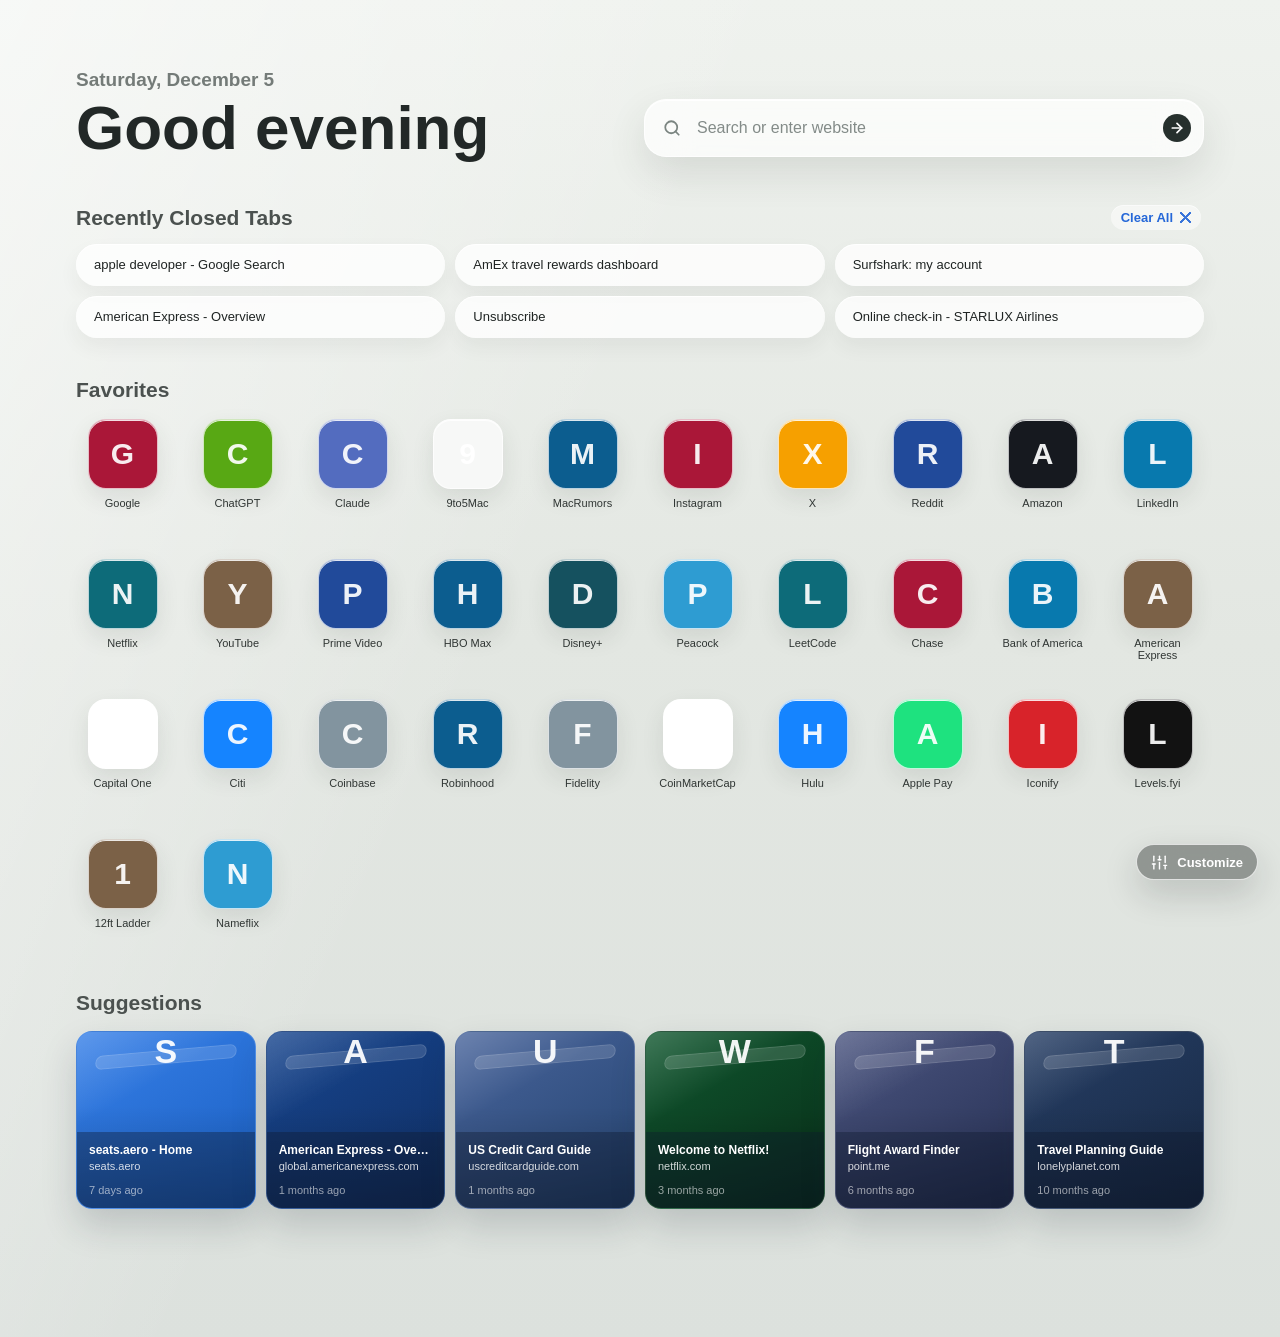
==== newtab.html @ abef1bb9 "Initial Safarian extension" ====
<!doctype html>
<html lang="en">
  <head>
    <meta charset="utf-8">
    <meta name="viewport" content="width=device-width, initial-scale=1">
    <title>Safarian</title>
    <link rel="stylesheet" href="src/styles.css">
  </head>
  <body>
    <div class="background-layer" id="background-layer" aria-hidden="true"></div>

    <main class="page-shell" aria-live="polite">
      <header class="dashboard-header">
        <div class="hero-copy">
          <p class="date-line" id="date-line"></p>
          <h1 id="greeting-line">New Tab</h1>
        </div>
        <form class="search-form" id="search-form" role="search">
          <span class="search-icon" aria-hidden="true">
            <svg viewBox="0 0 24 24" focusable="false">
              <circle cx="11" cy="11" r="8"></circle>
              <path d="m21 21-4.35-4.35"></path>
            </svg>
          </span>
          <input id="search-input" type="search" autocomplete="off" spellcheck="false" placeholder="Search or enter website">
          <button class="search-submit" type="submit" aria-label="Search">
            <svg viewBox="0 0 24 24" focusable="false" aria-hidden="true">
              <path d="M5 12h14"></path>
              <path d="m12 5 7 7-7 7"></path>
            </svg>
          </button>
        </form>
      </header>

      <section class="section section-recent" aria-labelledby="recent-heading">
        <div class="section-heading-row">
          <h2 id="recent-heading">Recently Closed Tabs</h2>
          <button class="clear-button" id="clear-recent" type="button">Clear All</button>
        </div>
        <div class="recent-grid" id="recent-list"></div>
      </section>

      <section class="section" aria-labelledby="favorites-heading">
        <h2 id="favorites-heading">Favorites</h2>
        <div class="favorites-grid" id="favorites-list"></div>
      </section>

      <section class="section" aria-labelledby="suggestions-heading">
        <h2 id="suggestions-heading">Suggestions</h2>
        <div class="suggestions-row" id="suggestions-list"></div>
      </section>
    </main>

    <aside class="customize-shell">
      <section class="customize-panel" id="customize-panel" hidden>
        <div class="customize-panel-header">
          <h2>Customize</h2>
          <button class="panel-close" id="customize-close" type="button" aria-label="Close customize panel"></button>
        </div>

        <div class="panel-group">
          <div>
            <h3>Appearance</h3>
            <p>Choose a calm light or dark surface, or follow your system setting.</p>
          </div>
          <div class="appearance-control" role="group" aria-label="Appearance">
            <button class="appearance-option" type="button" data-appearance="system">System</button>
            <button class="appearance-option" type="button" data-appearance="light">Light</button>
            <button class="appearance-option" type="button" data-appearance="dark">Dark</button>
          </div>
        </div>

        <div class="panel-group">
          <div>
            <h3>Background</h3>
            <p>Use a photo URL, upload an image, or generate a quiet random backdrop.</p>
          </div>
          <label class="background-url-field">
            <span>Image URL</span>
            <input id="background-url" type="url" placeholder="https://example.com/image.jpg">
          </label>
          <div class="panel-row">
            <button id="background-save" type="button">Use URL</button>
            <label class="background-file-button">
              <input id="background-file" type="file" accept="image/*">
              Upload
            </label>
            <button id="background-random" type="button">Random</button>
            <button id="background-clear" type="button">Clear</button>
          </div>
        </div>
      </section>

      <button class="customize-toggle" id="customize-toggle" type="button" aria-label="Customize start page" aria-expanded="false" aria-controls="customize-panel">
        <svg viewBox="0 0 24 24" aria-hidden="true">
          <path d="M4 21v-7"/>
          <path d="M4 10V3"/>
          <path d="M12 21v-9"/>
          <path d="M12 8V3"/>
          <path d="M20 21v-5"/>
          <path d="M20 12V3"/>
          <path d="M2 14h4"/>
          <path d="M10 8h4"/>
          <path d="M18 16h4"/>
        </svg>
        <span>Customize</span>
      </button>
    </aside>

    <div class="favorite-menu" id="favorite-menu" hidden>
      <button id="favorite-menu-open" type="button">Open</button>
      <button id="favorite-menu-edit" type="button">Edit</button>
      <button id="favorite-menu-remove" type="button">Remove</button>
      <hr>
      <button id="favorite-menu-add" type="button">Add Favorite</button>
      <button id="favorite-menu-refresh-icon" type="button">Refresh Icon</button>
      <button id="favorite-menu-refresh" type="button">Reload Bookmarks</button>
    </div>

    <div class="favorite-modal" id="favorite-modal" hidden>
      <form class="favorite-modal-card" id="favorite-form">
        <div class="favorite-modal-header">
          <h2 id="favorite-modal-title">Edit Favorite</h2>
          <button class="panel-close" id="favorite-cancel-x" type="button" aria-label="Close favorite editor"></button>
        </div>
        <label>
          <span>Name</span>
          <input id="favorite-title-input" type="text" autocomplete="off" required>
        </label>
        <label>
          <span>URL</span>
          <input id="favorite-url-input" type="text" autocomplete="off" required>
        </label>
        <div class="favorite-modal-actions">
          <button id="favorite-cancel" type="button">Cancel</button>
          <button type="submit">Save</button>
        </div>
      </form>
    </div>

    <script src="src/newtab.js"></script>
  </body>
</html>
---- src/styles.css ----
:root {
  --page-bg: #e8ebe7;
  --ink: #222827;
  --text: #454b49;
  --muted: #747b78;
  --line: rgba(50, 58, 56, 0.1);
  --glass: rgba(255, 255, 255, 0.68);
  --glass-strong: rgba(255, 255, 255, 0.86);
  --accent: #2567d8;
  --shadow-soft: 0 16px 38px rgba(46, 54, 52, 0.12);
  --shadow-small: 0 9px 22px rgba(46, 54, 52, 0.1);
  color-scheme: light;
}

:root[data-theme="dark"] {
  --page-bg: #4b504a;
  --ink: #f3f5f1;
  --text: #c8d0cc;
  --muted: #b2b8b1;
  --line: rgba(220, 230, 224, 0.12);
  --glass: rgba(52, 59, 53, 0.86);
  --glass-strong: rgba(68, 74, 68, 0.9);
  --accent: #8ab4ff;
  --shadow-soft: 0 14px 34px rgba(0, 0, 0, 0.18);
  --shadow-small: 0 9px 20px rgba(0, 0, 0, 0.14);
  color-scheme: dark;
}

* {
  box-sizing: border-box;
}

html {
  min-height: 100%;
  background: var(--page-bg);
}

body {
  position: relative;
  min-height: 100vh;
  margin: 0;
  background:
    linear-gradient(115deg, rgba(255, 255, 255, 0.52), rgba(255, 255, 255, 0) 42%),
    linear-gradient(180deg, #eff2ee 0%, #e3e7e2 48%, #dce1dd 100%);
  color: var(--text);
  font-family: -apple-system, BlinkMacSystemFont, "SF Pro Display", "SF Pro Text", "Segoe UI", sans-serif;
  font-size: 14px;
  letter-spacing: 0;
}

:root[data-theme="dark"] body {
  background: #4b504a;
}

.background-layer {
  position: fixed;
  inset: 0;
  z-index: 0;
  background-position: center;
  background-size: cover;
  opacity: 0;
  transform: scale(1.01);
  transition: opacity 220ms ease;
}

.background-layer::after {
  content: "";
  position: absolute;
  inset: 0;
  background:
    linear-gradient(180deg, rgba(5, 9, 12, 0.35), rgba(5, 9, 12, 0.52)),
    radial-gradient(circle at 35% 0%, rgba(255, 255, 255, 0.22), transparent 44%);
}

body.has-background {
  background: #111715;
}

body.has-background .background-layer {
  opacity: 1;
}

body.has-background h1,
body.has-background h2,
body.has-background .date-line,
body.has-background .favorite-label {
  color: rgba(255, 255, 255, 0.92);
  text-shadow: 0 2px 20px rgba(0, 0, 0, 0.28);
}

body.has-background .search-form,
body.has-background .recent-pill,
body.has-background .favorite-icon,
body.has-background .customize-panel,
body.has-background .customize-toggle,
body.has-background .favorite-modal-card,
body.has-background .clear-button {
  background: rgba(255, 255, 255, 0.68);
  backdrop-filter: blur(22px);
}

:root[data-theme="dark"] body.has-background .search-form,
:root[data-theme="dark"] body.has-background .customize-panel,
:root[data-theme="dark"] body.has-background .customize-toggle,
:root[data-theme="dark"] body.has-background .favorite-modal-card,
:root[data-theme="dark"] body.has-background .clear-button {
  background: rgba(52, 59, 53, 0.82);
  backdrop-filter: blur(24px) saturate(1.12);
}

:root[data-theme="dark"] body.has-background .background-layer::after {
  background:
    linear-gradient(180deg, rgba(75, 80, 74, 0.58), rgba(75, 80, 74, 0.7)),
    radial-gradient(circle at 35% 0%, rgba(255, 255, 255, 0.08), transparent 44%);
}

button,
input {
  font: inherit;
}

button {
  border: 0;
}

.page-shell {
  position: relative;
  z-index: 1;
  width: min(1128px, calc(100vw - 56px));
  margin: 0 auto;
  padding: 70px 0 82px;
}

.dashboard-header {
  display: grid;
  grid-template-columns: minmax(260px, 1fr) minmax(360px, 560px);
  align-items: end;
  gap: 42px;
  margin-bottom: 48px;
}

.hero-copy {
  display: grid;
  gap: 7px;
  min-width: 0;
}

.date-line {
  margin: 0;
  color: var(--muted);
  font-size: clamp(16px, 1.55vw, 19px);
  font-weight: 720;
  line-height: 1.1;
}

h1 {
  margin: 0;
  color: var(--ink);
  font-size: clamp(38px, 5vw, 62px);
  font-weight: 760;
  line-height: 0.96;
}

.search-form {
  display: grid;
  grid-template-columns: 22px 1fr 28px;
  align-items: center;
  gap: 10px;
  min-height: 58px;
  padding: 8px 12px 8px 18px;
  border: 1px solid rgba(255, 255, 255, 0.72);
  border-radius: 22px;
  background: rgba(255, 255, 255, 0.7);
  box-shadow:
    var(--shadow-soft),
    inset 0 1px 0 rgba(255, 255, 255, 0.85);
  backdrop-filter: blur(22px);
}

.search-form:focus-within {
  border-color: rgba(82, 119, 196, 0.5);
  box-shadow:
    0 18px 44px rgba(55, 76, 115, 0.16),
    0 0 0 4px rgba(87, 126, 214, 0.14),
    inset 0 1px 0 rgba(255, 255, 255, 0.88);
}

.search-icon {
  display: grid;
  width: 18px;
  height: 18px;
  place-items: center;
  color: #7b8581;
}

.search-icon svg,
.search-submit svg {
  width: 100%;
  height: 100%;
  fill: none;
  stroke: currentColor;
  stroke-linecap: round;
  stroke-linejoin: round;
  stroke-width: 2.35;
}

.search-form input {
  width: 100%;
  min-width: 0;
  border: 0;
  outline: 0;
  background: transparent;
  color: var(--ink);
  font-size: 16px;
}

.search-form input::placeholder {
  color: #838b88;
}

.search-submit {
  display: grid;
  width: 28px;
  height: 28px;
  border-radius: 999px;
  place-items: center;
  background: #26302d;
  color: #fff;
  cursor: pointer;
}

.search-submit svg {
  width: 16px;
  height: 16px;
  stroke-width: 2.6;
}

.background-url-field {
  display: grid;
  gap: 7px;
  min-width: 0;
  color: var(--muted);
  font-size: 12px;
  font-weight: 700;
}

.background-url-field input {
  width: 100%;
  min-width: 0;
  height: 38px;
  border: 1px solid rgba(45, 54, 51, 0.08);
  border-radius: 13px;
  outline: 0;
  padding: 0 12px;
  background: rgba(255, 255, 255, 0.74);
  color: var(--ink);
}

.background-url-field input:focus {
  border-color: rgba(82, 119, 196, 0.42);
  box-shadow: 0 0 0 3px rgba(87, 126, 214, 0.13);
}

.panel-row {
  display: flex;
  align-items: center;
  flex-wrap: wrap;
  gap: 8px;
}

.panel-row button,
.background-file-button {
  display: inline-grid;
  min-height: 34px;
  padding: 0 12px;
  border: 0;
  border-radius: 999px;
  place-items: center;
  background: rgba(37, 48, 45, 0.88);
  color: #fff;
  cursor: pointer;
  font-size: 13px;
  font-weight: 700;
}

.panel-row button:hover,
.background-file-button:hover {
  background: rgba(37, 48, 45, 1);
}

.appearance-control {
  display: grid;
  grid-template-columns: repeat(3, minmax(0, 1fr));
  gap: 4px;
  padding: 4px;
  border: 1px solid rgba(42, 50, 47, 0.08);
  border-radius: 15px;
  background: rgba(47, 57, 54, 0.08);
}

.appearance-option {
  min-height: 32px;
  border-radius: 11px;
  background: transparent;
  color: #59635f;
  cursor: pointer;
  font-size: 13px;
  font-weight: 760;
}

.appearance-option:hover {
  background: rgba(255, 255, 255, 0.5);
}

.appearance-option.is-selected {
  background: rgba(255, 255, 255, 0.86);
  box-shadow:
    0 7px 16px rgba(35, 42, 40, 0.08),
    inset 0 1px 0 rgba(255, 255, 255, 0.9);
  color: #26302d;
}

.background-file-button input {
  position: absolute;
  width: 1px;
  height: 1px;
  opacity: 0;
  pointer-events: none;
}

.section {
  margin: 0 0 46px;
}

.section-recent {
  margin-bottom: 40px;
}

.section-heading-row {
  display: flex;
  align-items: center;
  justify-content: space-between;
  gap: 24px;
}

h2 {
  margin: 0 0 17px;
  color: #4b514f;
  font-size: 21px;
  font-weight: 760;
  line-height: 1.1;
}

.section-heading-row h2 {
  margin-bottom: 15px;
}

.clear-button {
  margin: 0 3px 14px 0;
  padding: 6px 10px;
  border-radius: 999px;
  background: rgba(255, 255, 255, 0.48);
  color: #2567d8;
  cursor: pointer;
  font-size: 13px;
  font-weight: 640;
  line-height: 1;
  box-shadow: inset 0 1px 0 rgba(255, 255, 255, 0.58);
}

.clear-button::after {
  content: "";
  display: inline-block;
  width: 11px;
  height: 11px;
  margin-left: 7px;
  background:
    linear-gradient(45deg, transparent 43%, #2567d8 44%, #2567d8 56%, transparent 57%),
    linear-gradient(-45deg, transparent 43%, #2567d8 44%, #2567d8 56%, transparent 57%);
  opacity: 0.9;
  transform: translateY(1px);
}

.clear-button:hover {
  background: rgba(255, 255, 255, 0.72);
}

.recent-grid {
  display: grid;
  grid-template-columns: repeat(3, minmax(0, 1fr));
  gap: 10px;
}

.recent-pill {
  min-width: 0;
  height: 42px;
  padding: 0 18px;
  border-radius: 999px;
  background: rgba(255, 255, 255, 0.78);
  box-shadow:
    0 9px 20px rgba(43, 50, 48, 0.06),
    inset 0 1px 0 rgba(255, 255, 255, 0.82);
  color: #1f2423;
  cursor: pointer;
  font-size: 13px;
  line-height: 42px;
  overflow: hidden;
  text-align: left;
  text-overflow: ellipsis;
  white-space: nowrap;
  transition: transform 150ms ease, background 150ms ease, box-shadow 150ms ease;
}

.recent-pill:hover,
.favorite-item:hover .favorite-icon,
.suggestion-card:hover {
  transform: translateY(-2px);
}

.recent-pill:hover {
  background: rgba(255, 255, 255, 0.93);
  box-shadow: 0 13px 26px rgba(43, 50, 48, 0.1);
}

.recent-pill:active,
.favorite-item:active .favorite-icon,
.suggestion-card:active {
  transform: translateY(0);
}

.recent-pill-empty {
  cursor: default;
  opacity: 0.42;
}

.favorites-grid {
  display: grid;
  grid-template-columns: repeat(auto-fill, minmax(92px, 1fr));
  gap: 34px 22px;
  overflow: visible;
  padding: 3px 4px 5px;
  margin: -3px -4px -5px;
}

.favorite-item {
  display: grid;
  position: relative;
  min-width: 0;
  justify-items: center;
  gap: 8px;
  padding: 0;
  background: transparent;
  color: #2f3332;
  cursor: pointer;
  overflow: visible;
  user-select: none;
  touch-action: none;
  -webkit-user-drag: none;
}

.favorite-item:active,
.favorites-editing .favorite-item {
  cursor: grab;
}

.favorites-editing .favorite-item:active,
body.favorite-dragging .favorite-item {
  cursor: grabbing;
}

.favorite-item.is-reorder-source .favorite-icon {
  box-shadow:
    0 0 0 4px rgba(80, 122, 220, 0.32),
    0 16px 32px rgba(43, 50, 48, 0.13);
  transform: translateY(-2px) scale(1.04);
}

.favorite-item.is-dragging {
  opacity: 0.38;
}

.favorite-item.is-drop-target .favorite-icon {
  box-shadow:
    0 0 0 4px rgba(255, 255, 255, 0.72),
    0 0 0 8px rgba(80, 122, 220, 0.34),
    0 18px 34px rgba(43, 50, 48, 0.14);
  transform: translateY(-3px) scale(1.06);
}

.favorite-drag-ghost {
  display: grid;
  position: fixed;
  left: 0;
  top: 0;
  z-index: 80;
  justify-items: center;
  gap: 8px;
  pointer-events: none;
  transform: translate3d(-9999px, -9999px, 0);
  filter: drop-shadow(0 20px 28px rgba(22, 28, 27, 0.22));
}

.favorite-drag-ghost .favorite-icon {
  transform: scale(1.06);
}

.favorite-icon {
  display: grid;
  position: relative;
  width: 70px;
  height: 70px;
  border: 1px solid rgba(255, 255, 255, 0.72);
  border-radius: 18px;
  place-items: center;
  background: rgba(255, 255, 255, 0.74);
  box-shadow:
    var(--shadow-small),
    inset 0 1px 0 rgba(255, 255, 255, 0.86);
  color: rgba(255, 255, 255, 0.94);
  font-size: 31px;
  font-weight: 720;
  overflow: hidden;
  transition: transform 150ms ease, box-shadow 150ms ease, background 150ms ease;
  user-select: none;
  -webkit-user-drag: none;
}

.favorite-icon::before {
  content: "";
  position: absolute;
  inset: 0;
  display: grid;
  place-items: center;
  color: rgba(37, 46, 43, 0.22);
  font-size: 30px;
  font-weight: 760;
}

.favorite-icon.icon-fallback::before {
  content: attr(data-initial);
}

.favorite-icon.icon-fallback::before {
  color: rgba(255, 255, 255, 0.92);
}

.favorite-item:hover .favorite-icon {
  background: rgba(255, 255, 255, 0.92);
  box-shadow: 0 16px 32px rgba(43, 50, 48, 0.13);
}

.favorite-icon img {
  position: relative;
  z-index: 1;
  width: 52px;
  height: 52px;
  object-fit: contain;
  pointer-events: none;
  user-select: none;
  -webkit-user-drag: none;
}

.favorite-icon img.is-low-res {
  width: 40px;
  height: 40px;
  image-rendering: auto;
}

.icon-fallback {
  background: var(--fallback-bg, linear-gradient(145deg, #0b87c9, #2554a8));
}

.icon-fallback img[hidden] {
  display: none;
}

.favorite-label {
  display: -webkit-box;
  width: 88px;
  min-height: 28px;
  color: #303634;
  font-size: 11px;
  line-height: 1.18;
  overflow: hidden;
  text-align: center;
  text-overflow: ellipsis;
  -webkit-box-orient: vertical;
  -webkit-line-clamp: 2;
}

.favorite-order-badge {
  display: grid;
  position: absolute;
  z-index: 3;
  right: 7px;
  top: -7px;
  min-width: 24px;
  height: 24px;
  padding: 0 7px;
  border: 1px solid rgba(255, 255, 255, 0.76);
  border-radius: 999px;
  place-items: center;
  background: rgba(38, 48, 45, 0.86);
  box-shadow: 0 8px 18px rgba(24, 29, 28, 0.14);
  color: #fff;
  font-size: 11px;
  font-weight: 800;
}

.favorite-item-empty {
  opacity: 0.4;
}

.favorite-item-empty span:first-child {
  width: 70px;
  height: 70px;
  border-radius: 18px;
  background: rgba(255, 255, 255, 0.55);
}

.favorite-item-empty span:last-child {
  width: 54px;
  height: 8px;
  border-radius: 999px;
  background: rgba(255, 255, 255, 0.55);
}

.suggestions-row {
  display: grid;
  grid-template-columns: repeat(6, minmax(0, 1fr));
  gap: 10px;
  overflow: visible;
  padding: 4px 0 10px;
  margin-top: -4px;
  margin-bottom: -10px;
}

.suggestion-card {
  display: grid;
  position: relative;
  grid-template-rows: 100px 78px;
  min-width: 0;
  height: 178px;
  padding: 0;
  border: 1px solid rgba(255, 255, 255, 0.14);
  border-radius: 16px;
  background: linear-gradient(148deg, var(--card-start), var(--card-end));
  box-shadow: 0 17px 35px rgba(33, 42, 54, 0.18);
  color: #fff;
  cursor: pointer;
  isolation: isolate;
  overflow: hidden;
  text-align: left;
  transition: transform 150ms ease, box-shadow 150ms ease;
}

.suggestion-card::after {
  content: "";
  position: absolute;
  inset: 0;
  z-index: -1;
  background:
    linear-gradient(150deg, rgba(255, 255, 255, 0.2), transparent 34%),
    linear-gradient(0deg, rgba(0, 0, 0, 0.22), transparent 58%);
}

.suggestion-card:hover {
  box-shadow: 0 22px 44px rgba(33, 42, 54, 0.24);
}

.suggestion-media {
  display: grid;
  position: relative;
  place-items: center;
  overflow: hidden;
}

.suggestion-media::before {
  content: "";
  position: absolute;
  inset: 18px 18px 7px;
  border: 1px solid rgba(255, 255, 255, 0.12);
  border-radius: 23px;
  background: rgba(255, 255, 255, 0.14);
  transform: rotate(-5deg) skewX(-8deg);
}

.suggestion-media img {
  position: relative;
  width: 58px;
  height: 58px;
  border-radius: 15px;
  object-fit: contain;
  filter: drop-shadow(0 10px 18px rgba(0, 0, 0, 0.26));
}

.suggestion-media img.is-low-res {
  width: 42px;
  height: 42px;
  border-radius: 11px;
}

.suggestion-media.icon-fallback {
  background: transparent;
  color: rgba(255, 255, 255, 0.94);
  font-size: 34px;
  font-weight: 760;
}

.suggestion-body {
  display: grid;
  align-content: end;
  gap: 3px;
  padding: 11px 12px 12px;
  background: rgba(15, 24, 45, 0.38);
}

.suggestion-title,
.suggestion-domain,
.suggestion-time {
  display: block;
  min-width: 0;
  overflow: hidden;
  text-overflow: ellipsis;
  white-space: nowrap;
}

.suggestion-title {
  color: #fff;
  font-size: 12px;
  font-weight: 760;
  line-height: 1.2;
}

.suggestion-domain {
  color: rgba(255, 255, 255, 0.82);
  font-size: 11px;
  line-height: 1.2;
}

.suggestion-time {
  margin-top: 8px;
  color: rgba(255, 255, 255, 0.58);
  font-size: 11px;
  line-height: 1.2;
}

.suggestion-card-empty {
  cursor: default;
  opacity: 0.42;
}

.message-state {
  margin: 0;
  padding: 18px 20px;
  border-radius: 20px;
  background: rgba(255, 255, 255, 0.58);
  color: var(--muted);
}

.favorite-menu {
  position: fixed;
  z-index: 10;
  width: 188px;
  padding: 7px;
  border: 1px solid rgba(255, 255, 255, 0.74);
  border-radius: 15px;
  background: rgba(246, 248, 246, 0.86);
  box-shadow:
    0 22px 64px rgba(24, 30, 28, 0.26),
    inset 0 1px 0 rgba(255, 255, 255, 0.84);
  backdrop-filter: blur(26px) saturate(1.15);
}

.favorite-menu[hidden] {
  display: none;
}

.favorite-menu button {
  width: 100%;
  min-height: 30px;
  border-radius: 9px;
  padding: 0 10px;
  background: transparent;
  color: #27302d;
  cursor: pointer;
  font-size: 13px;
  font-weight: 650;
  text-align: left;
}

.favorite-menu button:hover {
  background: rgba(47, 57, 54, 0.1);
}

.favorite-menu hr {
  height: 1px;
  border: 0;
  margin: 6px;
  background: rgba(47, 57, 54, 0.12);
}

.customize-shell {
  position: fixed;
  right: 22px;
  bottom: 20px;
  z-index: 8;
  display: grid;
  justify-items: end;
  gap: 10px;
}

.customize-toggle {
  display: inline-grid;
  grid-template-columns: 18px auto;
  align-items: center;
  gap: 8px;
  min-height: 36px;
  padding: 0 14px;
  border: 1px solid rgba(255, 255, 255, 0.72);
  border-radius: 999px;
  background: rgba(88, 93, 91, 0.58);
  box-shadow: 0 14px 34px rgba(24, 30, 28, 0.18);
  color: #fff;
  cursor: pointer;
  font-size: 13px;
  font-weight: 750;
  backdrop-filter: blur(20px);
}

.customize-toggle:hover,
.customize-toggle[aria-expanded="true"] {
  background: rgba(70, 77, 74, 0.78);
}

.customize-toggle svg {
  width: 17px;
  height: 17px;
  fill: none;
  stroke: currentColor;
  stroke-linecap: round;
  stroke-linejoin: round;
  stroke-width: 2;
}

.customize-panel {
  width: min(390px, calc(100vw - 32px));
  padding: 16px;
  border: 1px solid rgba(255, 255, 255, 0.74);
  border-radius: 24px;
  background: rgba(246, 248, 246, 0.78);
  box-shadow:
    0 24px 70px rgba(24, 30, 28, 0.25),
    inset 0 1px 0 rgba(255, 255, 255, 0.84);
  color: #29312f;
  backdrop-filter: blur(28px) saturate(1.18);
}

.customize-panel[hidden] {
  display: none;
}

.customize-panel-header,
.favorite-modal-header {
  display: flex;
  align-items: center;
  justify-content: space-between;
  gap: 16px;
  margin-bottom: 12px;
}

.customize-panel h2,
.favorite-modal h2 {
  margin: 0;
  color: #28312e;
  font-size: 17px;
  font-weight: 780;
}

.panel-close {
  position: relative;
  width: 26px;
  height: 26px;
  border-radius: 999px;
  background: rgba(47, 57, 54, 0.12);
  cursor: pointer;
}

.panel-close::before,
.panel-close::after {
  content: "";
  position: absolute;
  left: 8px;
  top: 12px;
  width: 10px;
  height: 2px;
  border-radius: 999px;
  background: #3d4744;
}

.panel-close::before {
  transform: rotate(45deg);
}

.panel-close::after {
  transform: rotate(-45deg);
}

.panel-group {
  display: grid;
  gap: 10px;
  padding: 13px;
  border: 1px solid rgba(42, 50, 47, 0.08);
  border-radius: 18px;
  background: rgba(255, 255, 255, 0.52);
}

.panel-group + .panel-group {
  margin-top: 10px;
}

.panel-group h3 {
  margin: 0 0 3px;
  color: #2d3633;
  font-size: 13px;
  font-weight: 800;
}

.panel-group p {
  margin: 0;
  color: #68716e;
  font-size: 12px;
  line-height: 1.35;
}

.favorite-modal {
  position: fixed;
  inset: 0;
  z-index: 9;
  display: grid;
  place-items: center;
  padding: 20px;
  background: rgba(10, 14, 13, 0.26);
  backdrop-filter: blur(10px);
}

.favorite-modal[hidden] {
  display: none;
}

.favorite-modal-card {
  display: grid;
  gap: 13px;
  width: min(420px, 100%);
  padding: 18px;
  border: 1px solid rgba(255, 255, 255, 0.76);
  border-radius: 24px;
  background: rgba(246, 248, 246, 0.9);
  box-shadow: 0 28px 80px rgba(24, 30, 28, 0.28);
  backdrop-filter: blur(30px) saturate(1.15);
}

.favorite-modal-card label {
  display: grid;
  gap: 7px;
  color: #606966;
  font-size: 12px;
  font-weight: 760;
}

.favorite-modal-card input {
  height: 40px;
  border: 1px solid rgba(45, 54, 51, 0.1);
  border-radius: 14px;
  outline: 0;
  padding: 0 12px;
  background: rgba(255, 255, 255, 0.74);
  color: var(--ink);
}

.favorite-modal-card input:focus {
  border-color: rgba(82, 119, 196, 0.42);
  box-shadow: 0 0 0 3px rgba(87, 126, 214, 0.13);
}

.favorite-modal-actions {
  display: flex;
  justify-content: flex-end;
  gap: 8px;
  margin-top: 4px;
}

.favorite-modal-actions button {
  min-height: 36px;
  padding: 0 14px;
  border-radius: 999px;
  background: rgba(37, 48, 45, 0.88);
  color: #fff;
  cursor: pointer;
  font-size: 13px;
  font-weight: 750;
}

.favorite-modal-actions button:first-child {
  background: rgba(47, 57, 54, 0.12);
  color: #2d3633;
}

:root[data-theme="dark"] h2 {
  color: #dce4df;
}

:root[data-theme="dark"] .date-line {
  color: #a5afaa;
}

:root[data-theme="dark"] .search-form {
  border-color: rgba(255, 255, 255, 0.08);
  background: rgba(49, 56, 50, 0.92);
  box-shadow:
    0 10px 24px rgba(0, 0, 0, 0.14),
    inset 0 1px 0 rgba(255, 255, 255, 0.06);
}

:root[data-theme="dark"] .search-form:focus-within {
  border-color: rgba(138, 180, 255, 0.42);
  box-shadow:
    0 18px 44px rgba(0, 0, 0, 0.34),
    0 0 0 4px rgba(138, 180, 255, 0.14),
    inset 0 1px 0 rgba(255, 255, 255, 0.1);
}

:root[data-theme="dark"] .search-icon {
  color: #9ca8a3;
}

:root[data-theme="dark"] .search-form input::placeholder {
  color: #89948f;
}

:root[data-theme="dark"] .search-submit {
  background: #eff5f1;
  color: #18201e;
}

:root[data-theme="dark"] .clear-button {
  background: rgba(31, 38, 36, 0.62);
  color: var(--accent);
  box-shadow: inset 0 1px 0 rgba(255, 255, 255, 0.08);
}

:root[data-theme="dark"] .clear-button::after {
  background:
    linear-gradient(45deg, transparent 43%, var(--accent) 44%, var(--accent) 56%, transparent 57%),
    linear-gradient(-45deg, transparent 43%, var(--accent) 44%, var(--accent) 56%, transparent 57%);
}

:root[data-theme="dark"] .clear-button:hover {
  background: rgba(88, 93, 87, 0.9);
}

:root[data-theme="dark"] .recent-pill,
:root[data-theme="dark"] .message-state {
  border: 0;
  background: rgba(86, 91, 85, 0.92);
  box-shadow:
    0 7px 17px rgba(0, 0, 0, 0.08),
    inset 0 1px 0 rgba(255, 255, 255, 0.03);
  color: #f2f4ef;
}

:root[data-theme="dark"] .recent-pill:hover {
  background: rgba(96, 101, 94, 0.96);
  box-shadow:
    0 10px 22px rgba(0, 0, 0, 0.12),
    inset 0 1px 0 rgba(255, 255, 255, 0.04);
}

:root[data-theme="dark"] .favorite-icon {
  border-color: rgba(255, 255, 255, 0.06);
  background: #858a82;
  box-shadow:
    0 8px 18px rgba(0, 0, 0, 0.12),
    inset 0 1px 0 rgba(255, 255, 255, 0.12);
}

:root[data-theme="dark"] .favorite-item:hover .favorite-icon {
  background: #92978f;
  box-shadow:
    0 12px 24px rgba(0, 0, 0, 0.16),
    inset 0 1px 0 rgba(255, 255, 255, 0.14);
}

:root[data-theme="dark"] .favorite-item.is-reorder-source .favorite-icon {
  box-shadow:
    0 0 0 4px rgba(138, 180, 255, 0.28),
    0 16px 32px rgba(0, 0, 0, 0.34);
}

:root[data-theme="dark"] .favorite-item.is-drop-target .favorite-icon {
  box-shadow:
    0 0 0 4px rgba(255, 255, 255, 0.16),
    0 0 0 8px rgba(138, 180, 255, 0.34),
    0 18px 34px rgba(0, 0, 0, 0.34);
}

:root[data-theme="dark"] .favorite-label {
  color: #d9e2dd;
}

:root[data-theme="dark"] .favorite-icon::before {
  color: rgba(24, 31, 29, 0.2);
}

:root[data-theme="dark"] .favorite-order-badge {
  border-color: rgba(255, 255, 255, 0.16);
  background: rgba(235, 241, 237, 0.9);
  color: #17201d;
}

:root[data-theme="dark"] .favorite-item-empty span:first-child,
:root[data-theme="dark"] .favorite-item-empty span:last-child {
  background: rgba(255, 255, 255, 0.12);
}

:root[data-theme="dark"] .favorite-menu,
:root[data-theme="dark"] .customize-panel,
:root[data-theme="dark"] .favorite-modal-card {
  border-color: rgba(255, 255, 255, 0.12);
  background: var(--glass-strong);
  box-shadow:
    0 24px 70px rgba(0, 0, 0, 0.42),
    inset 0 1px 0 rgba(255, 255, 255, 0.08);
  color: #e6ede9;
}

:root[data-theme="dark"] .favorite-menu button,
:root[data-theme="dark"] .customize-panel h2,
:root[data-theme="dark"] .favorite-modal h2,
:root[data-theme="dark"] .panel-group h3 {
  color: #eef4f0;
}

:root[data-theme="dark"] .favorite-menu button:hover {
  background: rgba(255, 255, 255, 0.1);
}

:root[data-theme="dark"] .favorite-menu hr {
  background: rgba(255, 255, 255, 0.12);
}

:root[data-theme="dark"] .customize-toggle {
  border-color: rgba(255, 255, 255, 0.14);
  background: rgba(31, 38, 36, 0.68);
  box-shadow: 0 14px 34px rgba(0, 0, 0, 0.34);
}

:root[data-theme="dark"] .customize-toggle:hover,
:root[data-theme="dark"] .customize-toggle[aria-expanded="true"] {
  background: rgba(48, 58, 55, 0.88);
}

:root[data-theme="dark"] .panel-close {
  background: rgba(255, 255, 255, 0.12);
}

:root[data-theme="dark"] .panel-close::before,
:root[data-theme="dark"] .panel-close::after {
  background: #dbe4df;
}

:root[data-theme="dark"] .panel-group {
  border-color: rgba(255, 255, 255, 0.08);
  background: rgba(255, 255, 255, 0.06);
}

:root[data-theme="dark"] .panel-group p,
:root[data-theme="dark"] .background-url-field,
:root[data-theme="dark"] .favorite-modal-card label {
  color: #a3aea9;
}

:root[data-theme="dark"] .appearance-control {
  border-color: rgba(255, 255, 255, 0.08);
  background: rgba(0, 0, 0, 0.16);
}

:root[data-theme="dark"] .appearance-option {
  color: #aab5b0;
}

:root[data-theme="dark"] .appearance-option:hover {
  background: rgba(255, 255, 255, 0.08);
}

:root[data-theme="dark"] .appearance-option.is-selected {
  background: rgba(238, 245, 241, 0.16);
  box-shadow:
    0 7px 16px rgba(0, 0, 0, 0.2),
    inset 0 1px 0 rgba(255, 255, 255, 0.12);
  color: #f1f6f3;
}

:root[data-theme="dark"] .background-url-field input,
:root[data-theme="dark"] .favorite-modal-card input {
  border-color: rgba(255, 255, 255, 0.1);
  background: rgba(10, 14, 13, 0.28);
  color: #f3f7f4;
}

:root[data-theme="dark"] .background-url-field input:focus,
:root[data-theme="dark"] .favorite-modal-card input:focus {
  border-color: rgba(138, 180, 255, 0.42);
  box-shadow: 0 0 0 3px rgba(138, 180, 255, 0.13);
}

:root[data-theme="dark"] .panel-row button,
:root[data-theme="dark"] .background-file-button,
:root[data-theme="dark"] .favorite-modal-actions button {
  background: rgba(238, 245, 241, 0.9);
  color: #17201d;
}

:root[data-theme="dark"] .panel-row button:hover,
:root[data-theme="dark"] .background-file-button:hover,
:root[data-theme="dark"] .favorite-modal-actions button:hover {
  background: #fff;
}

:root[data-theme="dark"] .favorite-modal-actions button:first-child {
  background: rgba(255, 255, 255, 0.1);
  color: #e2ebe6;
}

@media (max-width: 980px) {
  .page-shell {
    width: min(820px, calc(100vw - 36px));
    padding-top: 42px;
  }

  .dashboard-header {
    grid-template-columns: 1fr;
    gap: 22px;
    margin-bottom: 38px;
  }

  .search-form {
    max-width: none;
  }

  .recent-grid {
    grid-template-columns: 1fr;
  }

  .favorites-grid {
    grid-template-columns: repeat(auto-fill, minmax(74px, 1fr));
    gap: 28px 12px;
  }

  .suggestions-row {
    display: flex;
    gap: 10px;
    margin-right: -18px;
    overflow-x: auto;
    padding-bottom: 10px;
    scroll-snap-type: x proximity;
  }

  .suggestion-card {
    flex: 0 0 188px;
    scroll-snap-align: start;
  }
}

@media (min-width: 981px) and (max-height: 860px) {
  .page-shell {
    padding-top: 46px;
    padding-bottom: 56px;
  }

  .dashboard-header {
    margin-bottom: 34px;
  }

  h1 {
    font-size: 54px;
  }

  .date-line {
    font-size: 17px;
  }

  .search-form {
    min-height: 52px;
    border-radius: 20px;
  }

  .section {
    margin-bottom: 34px;
  }

  .section-recent {
    margin-bottom: 34px;
  }

  h2 {
    margin-bottom: 13px;
    font-size: 20px;
  }

  .section-heading-row h2 {
    margin-bottom: 13px;
  }

  .clear-button {
    margin-bottom: 12px;
  }

  .recent-grid {
    gap: 9px;
  }

  .recent-pill {
    height: 38px;
    line-height: 38px;
  }

  .favorites-grid {
    grid-template-columns: repeat(auto-fill, minmax(84px, 1fr));
    gap: 25px 20px;
  }

  .favorite-icon,
  .favorite-item-empty span:first-child {
    width: 62px;
    height: 62px;
    border-radius: 16px;
  }

  .favorite-icon img {
    width: 46px;
    height: 46px;
  }

  .favorite-icon img.is-low-res {
    width: 37px;
    height: 37px;
  }

  .favorite-label {
    width: 82px;
  }
}

@media (max-width: 520px) {
  .page-shell {
    width: calc(100vw - 28px);
    padding-top: 30px;
  }

  h1 {
    font-size: 38px;
  }

  .date-line {
    font-size: 15px;
  }

  h2 {
    font-size: 20px;
  }

  .search-form {
    grid-template-columns: 20px 1fr 28px;
    min-height: 54px;
    border-radius: 19px;
  }

  .section {
    margin-bottom: 36px;
  }

  .section-heading-row {
    align-items: flex-start;
  }

  .recent-pill {
    height: 39px;
    font-size: 13px;
    line-height: 39px;
  }

  .favorites-grid {
    grid-template-columns: repeat(auto-fill, minmax(68px, 1fr));
  }

  .favorite-icon,
  .favorite-item-empty span:first-child {
    width: 64px;
    height: 64px;
    border-radius: 16px;
  }

  .favorite-icon img {
    width: 47px;
    height: 47px;
  }

  .favorite-label {
    width: 74px;
  }

  .customize-shell {
    right: 14px;
    bottom: 14px;
  }

  .customize-toggle {
    grid-template-columns: 18px;
    min-width: 38px;
    padding: 0 10px;
  }

  .customize-toggle span {
    display: none;
  }
}
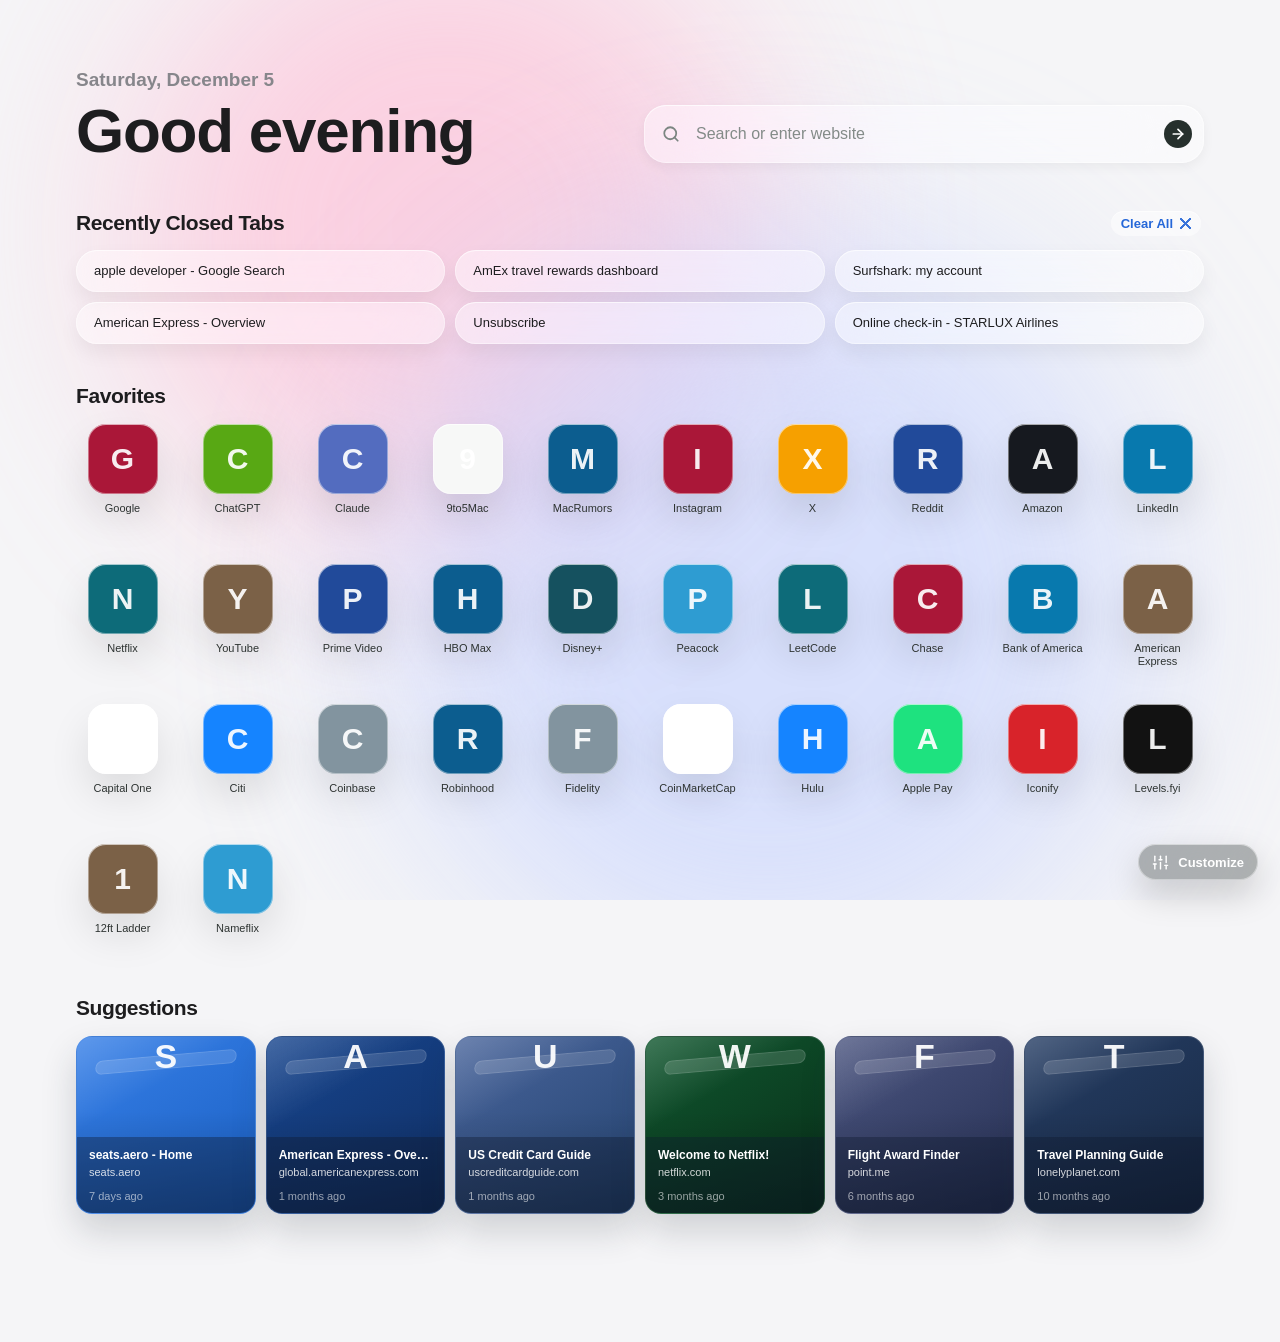
==== commit 745d0bfe: "refactor: implement animated background blobs and update glassmorphism UI design system" ====
--- a/newtab.html
+++ b/newtab.html
@@ -7,6 +7,10 @@
     <link rel="stylesheet" href="src/styles.css">
   </head>
   <body>
+    <div class="background-blobs" aria-hidden="true">
+      <div class="blob blob-1"></div>
+      <div class="blob blob-2"></div>
+    </div>
     <div class="background-layer" id="background-layer" aria-hidden="true"></div>
 
     <main class="page-shell" aria-live="polite">
--- a/src/styles.css
+++ b/src/styles.css
@@ -1,28 +1,34 @@
 :root {
-  --page-bg: #e8ebe7;
-  --ink: #222827;
+  --page-bg: #f5f5f7;
+  --ink: #1d1d1f;
   --text: #454b49;
-  --muted: #747b78;
-  --line: rgba(50, 58, 56, 0.1);
-  --glass: rgba(255, 255, 255, 0.68);
-  --glass-strong: rgba(255, 255, 255, 0.86);
-  --accent: #2567d8;
-  --shadow-soft: 0 16px 38px rgba(46, 54, 52, 0.12);
-  --shadow-small: 0 9px 22px rgba(46, 54, 52, 0.1);
+  --muted: #86868b;
+  --line: rgba(0, 0, 0, 0.08);
+  --glass: rgba(255, 255, 255, 0.45);
+  --glass-strong: rgba(255, 255, 255, 0.65);
+  --glass-border: rgba(255, 255, 255, 0.4);
+  --accent: #0066cc;
+  --shadow-soft: 0 4px 12px rgba(0, 0, 0, 0.05);
+  --shadow-small: 0 20px 40px rgba(0, 0, 0, 0.1);
+  --blob-1: #ffb8d2;
+  --blob-2: #c5d2ff;
   color-scheme: light;
 }
 
 :root[data-theme="dark"] {
-  --page-bg: #4b504a;
-  --ink: #f3f5f1;
+  --page-bg: #000000;
+  --ink: #f5f5f7;
   --text: #c8d0cc;
-  --muted: #b2b8b1;
-  --line: rgba(220, 230, 224, 0.12);
-  --glass: rgba(52, 59, 53, 0.86);
-  --glass-strong: rgba(68, 74, 68, 0.9);
-  --accent: #8ab4ff;
-  --shadow-soft: 0 14px 34px rgba(0, 0, 0, 0.18);
-  --shadow-small: 0 9px 20px rgba(0, 0, 0, 0.14);
+  --muted: #86868b;
+  --line: rgba(255, 255, 255, 0.1);
+  --glass: rgba(29, 29, 31, 0.45);
+  --glass-strong: rgba(29, 29, 31, 0.65);
+  --glass-border: rgba(255, 255, 255, 0.15);
+  --accent: #2997ff;
+  --shadow-soft: 0 4px 12px rgba(0, 0, 0, 0.3);
+  --shadow-small: 0 30px 60px rgba(0, 0, 0, 0.4);
+  --blob-1: #5b283d;
+  --blob-2: #1e2d5c;
   color-scheme: dark;
 }
 
@@ -39,17 +45,60 @@
   position: relative;
   min-height: 100vh;
   margin: 0;
-  background:
-    linear-gradient(115deg, rgba(255, 255, 255, 0.52), rgba(255, 255, 255, 0) 42%),
-    linear-gradient(180deg, #eff2ee 0%, #e3e7e2 48%, #dce1dd 100%);
+  background-color: var(--page-bg);
   color: var(--text);
-  font-family: -apple-system, BlinkMacSystemFont, "SF Pro Display", "SF Pro Text", "Segoe UI", sans-serif;
+  font-family: -apple-system, BlinkMacSystemFont, "SF Pro Display", "SF Pro Text", "Helvetica Neue", sans-serif;
   font-size: 14px;
   letter-spacing: 0;
+  -webkit-font-smoothing: antialiased;
+  -moz-osx-font-smoothing: grayscale;
 }
 
 :root[data-theme="dark"] body {
-  background: #4b504a;
+  background-color: var(--page-bg);
+}
+
+/* Background Gradients */
+.background-blobs {
+  position: fixed;
+  top: 0;
+  left: 0;
+  width: 100vw;
+  height: 100vh;
+  z-index: 0;
+  overflow: hidden;
+  pointer-events: none;
+  transition: opacity 220ms ease;
+}
+
+.blob {
+  position: absolute;
+  border-radius: 50%;
+  filter: blur(100px);
+  opacity: 0.6;
+  animation: float 20s infinite ease-in-out alternate;
+}
+
+.blob-1 {
+  top: -10%;
+  left: 10%;
+  width: 50vw;
+  height: 50vw;
+  background-color: var(--blob-1);
+}
+
+.blob-2 {
+  bottom: -10%;
+  right: 10%;
+  width: 60vw;
+  height: 60vw;
+  background-color: var(--blob-2);
+  animation-delay: -10s;
+}
+
+@keyframes float {
+  0% { transform: translate(0, 0) scale(1); }
+  100% { transform: translate(10%, 10%) scale(1.1); }
 }
 
 .background-layer {
@@ -80,6 +129,10 @@
   opacity: 1;
 }
 
+body.has-background .background-blobs {
+  opacity: 0;
+}
+
 body.has-background h1,
 body.has-background h2,
 body.has-background .date-line,
@@ -95,8 +148,10 @@
 body.has-background .customize-toggle,
 body.has-background .favorite-modal-card,
 body.has-background .clear-button {
-  background: rgba(255, 255, 255, 0.68);
-  backdrop-filter: blur(22px);
+  background: var(--glass);
+  backdrop-filter: blur(40px) saturate(200%);
+  -webkit-backdrop-filter: blur(40px) saturate(200%);
+  box-shadow: 0 8px 32px rgba(0, 0, 0, 0.12), inset 0 0 0 1px var(--glass-border), inset 0 1px 0 rgba(255, 255, 255, 0.2);
 }
 
 :root[data-theme="dark"] body.has-background .search-form,
@@ -104,8 +159,10 @@
 :root[data-theme="dark"] body.has-background .customize-toggle,
 :root[data-theme="dark"] body.has-background .favorite-modal-card,
 :root[data-theme="dark"] body.has-background .clear-button {
-  background: rgba(52, 59, 53, 0.82);
-  backdrop-filter: blur(24px) saturate(1.12);
+  background: var(--glass);
+  backdrop-filter: blur(40px) saturate(200%);
+  -webkit-backdrop-filter: blur(40px) saturate(200%);
+  box-shadow: 0 8px 32px rgba(0, 0, 0, 0.3), inset 0 0 0 1px var(--glass-border), inset 0 1px 0 rgba(255, 255, 255, 0.1);
 }
 
 :root[data-theme="dark"] body.has-background .background-layer::after {
@@ -157,8 +214,9 @@
   margin: 0;
   color: var(--ink);
   font-size: clamp(38px, 5vw, 62px);
-  font-weight: 760;
-  line-height: 0.96;
+  font-weight: 700;
+  line-height: 1.05;
+  letter-spacing: -0.02em;
 }
 
 .search-form {
@@ -168,13 +226,14 @@
   gap: 10px;
   min-height: 58px;
   padding: 8px 12px 8px 18px;
-  border: 1px solid rgba(255, 255, 255, 0.72);
   border-radius: 22px;
-  background: rgba(255, 255, 255, 0.7);
+  background: var(--glass);
   box-shadow:
     var(--shadow-soft),
-    inset 0 1px 0 rgba(255, 255, 255, 0.85);
-  backdrop-filter: blur(22px);
+    inset 0 0 0 1px var(--glass-border),
+    inset 0 1px 0 rgba(255, 255, 255, 0.5);
+  backdrop-filter: blur(40px) saturate(200%);
+  -webkit-backdrop-filter: blur(40px) saturate(200%);
 }
 
 .search-form:focus-within {
@@ -345,10 +404,11 @@
 
 h2 {
   margin: 0 0 17px;
-  color: #4b514f;
+  color: var(--ink);
   font-size: 21px;
-  font-weight: 760;
+  font-weight: 700;
   line-height: 1.1;
+  letter-spacing: -0.02em;
 }
 
 .section-heading-row h2 {
@@ -396,11 +456,14 @@
   height: 42px;
   padding: 0 18px;
   border-radius: 999px;
-  background: rgba(255, 255, 255, 0.78);
-  box-shadow:
-    0 9px 20px rgba(43, 50, 48, 0.06),
-    inset 0 1px 0 rgba(255, 255, 255, 0.82);
-  color: #1f2423;
+  background: var(--glass);
+  box-shadow:
+    0 9px 20px rgba(0, 0, 0, 0.06),
+    inset 0 0 0 1px var(--glass-border),
+    inset 0 1px 0 rgba(255, 255, 255, 0.4);
+  backdrop-filter: blur(30px) saturate(150%);
+  -webkit-backdrop-filter: blur(30px) saturate(150%);
+  color: var(--ink);
   cursor: pointer;
   font-size: 13px;
   line-height: 42px;
@@ -418,8 +481,8 @@
 }
 
 .recent-pill:hover {
-  background: rgba(255, 255, 255, 0.93);
-  box-shadow: 0 13px 26px rgba(43, 50, 48, 0.1);
+  background: var(--glass-strong);
+  box-shadow: 0 13px 26px rgba(0, 0, 0, 0.1), inset 0 0 0 1px var(--glass-border), inset 0 1px 0 rgba(255, 255, 255, 0.5);
 }
 
 .recent-pill:active,
@@ -509,13 +572,15 @@
   position: relative;
   width: 70px;
   height: 70px;
-  border: 1px solid rgba(255, 255, 255, 0.72);
   border-radius: 18px;
   place-items: center;
-  background: rgba(255, 255, 255, 0.74);
+  background: var(--glass);
   box-shadow:
     var(--shadow-small),
-    inset 0 1px 0 rgba(255, 255, 255, 0.86);
+    inset 0 0 0 1px var(--glass-border),
+    inset 0 1px 0 rgba(255, 255, 255, 0.4);
+  backdrop-filter: blur(30px) saturate(150%);
+  -webkit-backdrop-filter: blur(30px) saturate(150%);
   color: rgba(255, 255, 255, 0.94);
   font-size: 31px;
   font-weight: 720;
@@ -545,8 +610,8 @@
 }
 
 .favorite-item:hover .favorite-icon {
-  background: rgba(255, 255, 255, 0.92);
-  box-shadow: 0 16px 32px rgba(43, 50, 48, 0.13);
+  background: var(--glass-strong);
+  box-shadow: 0 16px 32px rgba(0, 0, 0, 0.13), inset 0 0 0 1px var(--glass-border), inset 0 1px 0 rgba(255, 255, 255, 0.5);
 }
 
 .favorite-icon img {
@@ -763,13 +828,14 @@
   z-index: 10;
   width: 188px;
   padding: 7px;
-  border: 1px solid rgba(255, 255, 255, 0.74);
   border-radius: 15px;
-  background: rgba(246, 248, 246, 0.86);
-  box-shadow:
-    0 22px 64px rgba(24, 30, 28, 0.26),
-    inset 0 1px 0 rgba(255, 255, 255, 0.84);
-  backdrop-filter: blur(26px) saturate(1.15);
+  background: var(--glass-strong);
+  box-shadow:
+    0 22px 64px rgba(0, 0, 0, 0.26),
+    inset 0 0 0 1px var(--glass-border),
+    inset 0 1px 0 rgba(255, 255, 255, 0.4);
+  backdrop-filter: blur(40px) saturate(200%);
+  -webkit-backdrop-filter: blur(40px) saturate(200%);
 }
 
 .favorite-menu[hidden] {
@@ -817,15 +883,15 @@
   gap: 8px;
   min-height: 36px;
   padding: 0 14px;
-  border: 1px solid rgba(255, 255, 255, 0.72);
   border-radius: 999px;
-  background: rgba(88, 93, 91, 0.58);
-  box-shadow: 0 14px 34px rgba(24, 30, 28, 0.18);
+  background: rgba(88, 93, 91, 0.45);
+  box-shadow: 0 14px 34px rgba(0, 0, 0, 0.18), inset 0 0 0 1px var(--glass-border), inset 0 1px 0 rgba(255, 255, 255, 0.2);
   color: #fff;
   cursor: pointer;
   font-size: 13px;
   font-weight: 750;
-  backdrop-filter: blur(20px);
+  backdrop-filter: blur(40px) saturate(200%);
+  -webkit-backdrop-filter: blur(40px) saturate(200%);
 }
 
 .customize-toggle:hover,
@@ -846,14 +912,15 @@
 .customize-panel {
   width: min(390px, calc(100vw - 32px));
   padding: 16px;
-  border: 1px solid rgba(255, 255, 255, 0.74);
   border-radius: 24px;
-  background: rgba(246, 248, 246, 0.78);
-  box-shadow:
-    0 24px 70px rgba(24, 30, 28, 0.25),
-    inset 0 1px 0 rgba(255, 255, 255, 0.84);
-  color: #29312f;
-  backdrop-filter: blur(28px) saturate(1.18);
+  background: var(--glass-strong);
+  box-shadow:
+    0 24px 70px rgba(0, 0, 0, 0.25),
+    inset 0 0 0 1px var(--glass-border),
+    inset 0 1px 0 rgba(255, 255, 255, 0.4);
+  color: var(--text);
+  backdrop-filter: blur(50px) saturate(200%);
+  -webkit-backdrop-filter: blur(50px) saturate(200%);
 }
 
 .customize-panel[hidden] {
@@ -940,8 +1007,9 @@
   display: grid;
   place-items: center;
   padding: 20px;
-  background: rgba(10, 14, 13, 0.26);
-  backdrop-filter: blur(10px);
+  background: rgba(0, 0, 0, 0.2);
+  backdrop-filter: blur(20px);
+  -webkit-backdrop-filter: blur(20px);
 }
 
 .favorite-modal[hidden] {
@@ -953,11 +1021,11 @@
   gap: 13px;
   width: min(420px, 100%);
   padding: 18px;
-  border: 1px solid rgba(255, 255, 255, 0.76);
   border-radius: 24px;
-  background: rgba(246, 248, 246, 0.9);
-  box-shadow: 0 28px 80px rgba(24, 30, 28, 0.28);
-  backdrop-filter: blur(30px) saturate(1.15);
+  background: var(--glass-strong);
+  box-shadow: 0 28px 80px rgba(0, 0, 0, 0.28), inset 0 0 0 1px var(--glass-border), inset 0 1px 0 rgba(255, 255, 255, 0.4);
+  backdrop-filter: blur(50px) saturate(200%);
+  -webkit-backdrop-filter: blur(50px) saturate(200%);
 }
 
 .favorite-modal-card label {
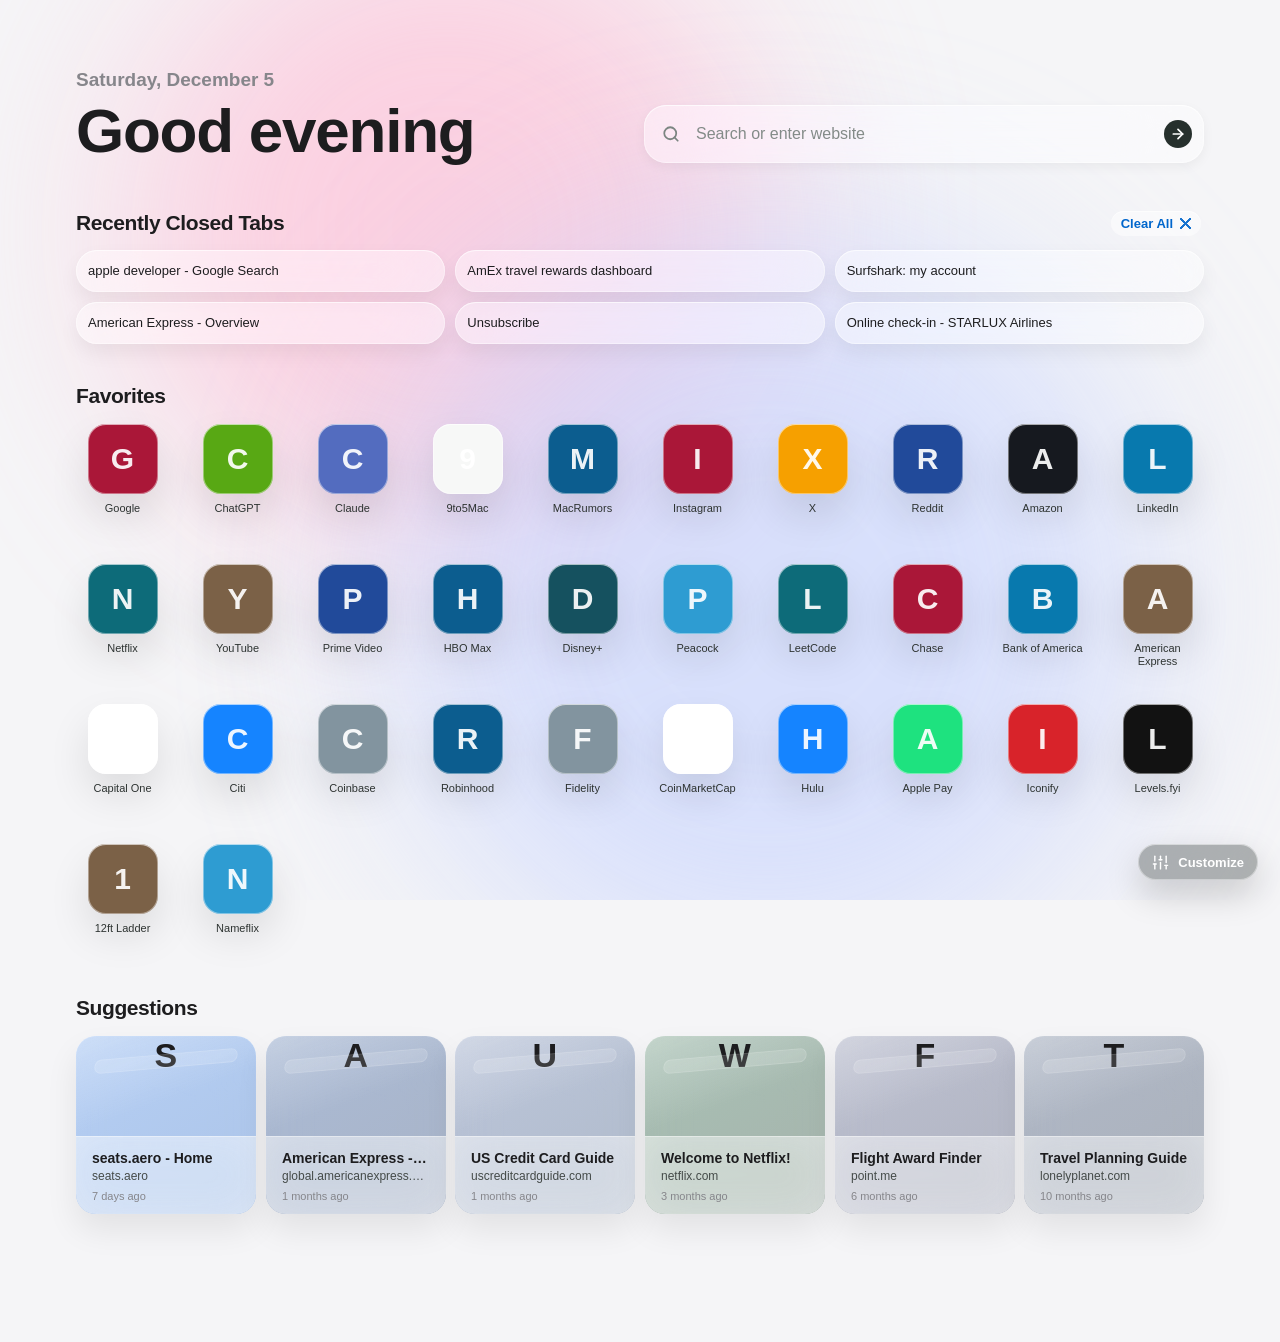
==== commit 8d106706: "Add theme customization options and implement theme management - Introduced a new theme selection pa" ====
--- a/newtab.html
+++ b/newtab.html
@@ -64,6 +64,64 @@
 
         <div class="panel-group">
           <div>
+            <h3>Theme</h3>
+            <p>Select a harmonious ambient palette for your start page.</p>
+          </div>
+          <div class="theme-grid" role="group" aria-label="Theme">
+            <button class="theme-option" type="button" data-theme-option="classic" aria-pressed="false">
+              <span class="theme-swatch theme-swatch-classic" aria-hidden="true">
+                <span class="swatch-blob swatch-blob-1"></span>
+                <span class="swatch-blob swatch-blob-2"></span>
+              </span>
+              <span class="theme-option-name">Classic</span>
+            </button>
+            <button class="theme-option" type="button" data-theme-option="sunset" aria-pressed="false">
+              <span class="theme-swatch theme-swatch-sunset" aria-hidden="true">
+                <span class="swatch-blob swatch-blob-1"></span>
+                <span class="swatch-blob swatch-blob-2"></span>
+              </span>
+              <span class="theme-option-name">Sunset</span>
+            </button>
+            <button class="theme-option" type="button" data-theme-option="emerald" aria-pressed="false">
+              <span class="theme-swatch theme-swatch-emerald" aria-hidden="true">
+                <span class="swatch-blob swatch-blob-1"></span>
+                <span class="swatch-blob swatch-blob-2"></span>
+              </span>
+              <span class="theme-option-name">Emerald</span>
+            </button>
+            <button class="theme-option" type="button" data-theme-option="twilight" aria-pressed="false">
+              <span class="theme-swatch theme-swatch-twilight" aria-hidden="true">
+                <span class="swatch-blob swatch-blob-1"></span>
+                <span class="swatch-blob swatch-blob-2"></span>
+              </span>
+              <span class="theme-option-name">Twilight</span>
+            </button>
+            <button class="theme-option" type="button" data-theme-option="titanium" aria-pressed="false">
+              <span class="theme-swatch theme-swatch-titanium" aria-hidden="true">
+                <span class="swatch-blob swatch-blob-1"></span>
+                <span class="swatch-blob swatch-blob-2"></span>
+              </span>
+              <span class="theme-option-name">Titanium</span>
+            </button>
+            <button class="theme-option" type="button" data-theme-option="rose" aria-pressed="false">
+              <span class="theme-swatch theme-swatch-rose" aria-hidden="true">
+                <span class="swatch-blob swatch-blob-1"></span>
+                <span class="swatch-blob swatch-blob-2"></span>
+              </span>
+              <span class="theme-option-name">Rose</span>
+            </button>
+            <button class="theme-option" type="button" data-theme-option="solaris" aria-pressed="false">
+              <span class="theme-swatch theme-swatch-solaris" aria-hidden="true">
+                <span class="swatch-blob swatch-blob-1"></span>
+                <span class="swatch-blob swatch-blob-2"></span>
+              </span>
+              <span class="theme-option-name">Solaris</span>
+            </button>
+          </div>
+        </div>
+
+        <div class="panel-group">
+          <div>
             <h3>Appearance</h3>
             <p>Choose a calm light or dark surface, or follow your system setting.</p>
           </div>
--- a/src/styles.css
+++ b/src/styles.css
@@ -1,4 +1,8 @@
-:root {
+/* --- THEME DESIGN SYSTEM TOKENS --- */
+
+/* 1. Safari Classic (Default) */
+:root,
+:root[data-theme-name="classic"] {
   --page-bg: #f5f5f7;
   --ink: #1d1d1f;
   --text: #454b49;
@@ -8,6 +12,10 @@
   --glass-strong: rgba(255, 255, 255, 0.65);
   --glass-border: rgba(255, 255, 255, 0.4);
   --accent: #0066cc;
+  --accent-hover: #0055b3;
+  --accent-subtle: rgba(0, 102, 204, 0.12);
+  --focus-glow: rgba(87, 126, 214, 0.14);
+  --focus-border: rgba(82, 119, 196, 0.5);
   --shadow-soft: 0 4px 12px rgba(0, 0, 0, 0.05);
   --shadow-small: 0 20px 40px rgba(0, 0, 0, 0.1);
   --blob-1: #ffb8d2;
@@ -15,7 +23,143 @@
   color-scheme: light;
 }
 
-:root[data-theme="dark"] {
+/* 2. Tahoe Sunset */
+:root[data-theme-name="sunset"] {
+  --page-bg: #fbf7f4;
+  --ink: #291811;
+  --text: #59453b;
+  --muted: #9a8277;
+  --line: rgba(180, 100, 60, 0.1);
+  --glass: rgba(255, 248, 242, 0.5);
+  --glass-strong: rgba(255, 248, 242, 0.72);
+  --glass-border: rgba(255, 255, 255, 0.5);
+  --accent: #d95a2b;
+  --accent-hover: #c24b20;
+  --accent-subtle: rgba(217, 90, 43, 0.12);
+  --focus-glow: rgba(217, 90, 43, 0.16);
+  --focus-border: rgba(217, 90, 43, 0.5);
+  --shadow-soft: 0 4px 12px rgba(90, 40, 15, 0.05);
+  --shadow-small: 0 20px 40px rgba(90, 40, 15, 0.09);
+  --blob-1: #ffd0a8;
+  --blob-2: #ffb2ba;
+  color-scheme: light;
+}
+
+/* 3. Pacific Emerald */
+:root[data-theme-name="emerald"] {
+  --page-bg: #f4f8f6;
+  --ink: #11241c;
+  --text: #3a5247;
+  --muted: #748f83;
+  --line: rgba(40, 120, 90, 0.1);
+  --glass: rgba(242, 252, 248, 0.5);
+  --glass-strong: rgba(242, 252, 248, 0.72);
+  --glass-border: rgba(255, 255, 255, 0.5);
+  --accent: #059669;
+  --accent-hover: #047857;
+  --accent-subtle: rgba(5, 150, 105, 0.12);
+  --focus-glow: rgba(5, 150, 105, 0.16);
+  --focus-border: rgba(5, 150, 105, 0.5);
+  --shadow-soft: 0 4px 12px rgba(10, 60, 40, 0.05);
+  --shadow-small: 0 20px 40px rgba(10, 60, 40, 0.09);
+  --blob-1: #a7f3d0;
+  --blob-2: #bae6fd;
+  color-scheme: light;
+}
+
+/* 4. Yosemite Twilight */
+:root[data-theme-name="twilight"] {
+  --page-bg: #f8f6fc;
+  --ink: #21172f;
+  --text: #534569;
+  --muted: #8b7c9f;
+  --line: rgba(120, 80, 190, 0.1);
+  --glass: rgba(250, 246, 255, 0.52);
+  --glass-strong: rgba(250, 246, 255, 0.72);
+  --glass-border: rgba(255, 255, 255, 0.52);
+  --accent: #7c3aed;
+  --accent-hover: #6d28d9;
+  --accent-subtle: rgba(124, 58, 237, 0.12);
+  --focus-glow: rgba(124, 58, 237, 0.16);
+  --focus-border: rgba(124, 58, 237, 0.5);
+  --shadow-soft: 0 4px 12px rgba(60, 30, 90, 0.05);
+  --shadow-small: 0 20px 40px rgba(60, 30, 90, 0.09);
+  --blob-1: #e9d5ff;
+  --blob-2: #c7d2fe;
+  color-scheme: light;
+}
+
+/* 5. Nordic Titanium */
+:root[data-theme-name="titanium"] {
+  --page-bg: #f3f4f6;
+  --ink: #111827;
+  --text: #374151;
+  --muted: #6b7280;
+  --line: rgba(0, 0, 0, 0.08);
+  --glass: rgba(248, 250, 252, 0.55);
+  --glass-strong: rgba(248, 250, 252, 0.75);
+  --glass-border: rgba(255, 255, 255, 0.5);
+  --accent: #2563eb;
+  --accent-hover: #1d4ed8;
+  --accent-subtle: rgba(37, 99, 235, 0.12);
+  --focus-glow: rgba(37, 99, 235, 0.15);
+  --focus-border: rgba(37, 99, 235, 0.5);
+  --shadow-soft: 0 4px 12px rgba(30, 41, 59, 0.05);
+  --shadow-small: 0 20px 40px rgba(30, 41, 59, 0.09);
+  --blob-1: #cbd5e1;
+  --blob-2: #dbeafe;
+  color-scheme: light;
+}
+
+/* 6. Desert Rose */
+:root[data-theme-name="rose"] {
+  --page-bg: #faf5f6;
+  --ink: #29151c;
+  --text: #593c47;
+  --muted: #9c7a87;
+  --line: rgba(180, 80, 110, 0.1);
+  --glass: rgba(255, 246, 248, 0.52);
+  --glass-strong: rgba(255, 246, 248, 0.72);
+  --glass-border: rgba(255, 255, 255, 0.5);
+  --accent: #e11d48;
+  --accent-hover: #be123c;
+  --accent-subtle: rgba(225, 29, 72, 0.12);
+  --focus-glow: rgba(225, 29, 72, 0.16);
+  --focus-border: rgba(225, 29, 72, 0.5);
+  --shadow-soft: 0 4px 12px rgba(90, 20, 45, 0.05);
+  --shadow-small: 0 20px 40px rgba(90, 20, 45, 0.09);
+  --blob-1: #fecdd3;
+  --blob-2: #fde68a;
+  color-scheme: light;
+}
+
+/* 7. Solaris Gold */
+:root[data-theme-name="solaris"] {
+  --page-bg: #fdfbf6;
+  --ink: #29200f;
+  --text: #59492a;
+  --muted: #968460;
+  --line: rgba(160, 120, 40, 0.1);
+  --glass: rgba(255, 252, 242, 0.55);
+  --glass-strong: rgba(255, 252, 242, 0.74);
+  --glass-border: rgba(255, 255, 255, 0.52);
+  --accent: #d97706;
+  --accent-hover: #b45309;
+  --accent-subtle: rgba(217, 119, 6, 0.12);
+  --focus-glow: rgba(217, 119, 6, 0.16);
+  --focus-border: rgba(217, 119, 6, 0.5);
+  --shadow-soft: 0 4px 12px rgba(90, 60, 10, 0.05);
+  --shadow-small: 0 20px 40px rgba(90, 60, 10, 0.09);
+  --blob-1: #fef08a;
+  --blob-2: #fed7aa;
+  color-scheme: light;
+}
+
+/* --- DARK MODE PALETTES --- */
+
+/* 1. Classic Dark */
+:root[data-theme="dark"],
+:root[data-theme-name="classic"][data-theme="dark"] {
   --page-bg: #000000;
   --ink: #f5f5f7;
   --text: #c8d0cc;
@@ -25,10 +169,146 @@
   --glass-strong: rgba(29, 29, 31, 0.65);
   --glass-border: rgba(255, 255, 255, 0.15);
   --accent: #2997ff;
+  --accent-hover: #47a7ff;
+  --accent-subtle: rgba(41, 151, 255, 0.18);
+  --focus-glow: rgba(138, 180, 255, 0.16);
+  --focus-border: rgba(138, 180, 255, 0.45);
   --shadow-soft: 0 4px 12px rgba(0, 0, 0, 0.3);
   --shadow-small: 0 30px 60px rgba(0, 0, 0, 0.4);
   --blob-1: #5b283d;
   --blob-2: #1e2d5c;
+  color-scheme: dark;
+}
+
+/* 2. Sunset Dark */
+:root[data-theme-name="sunset"][data-theme="dark"] {
+  --page-bg: #0d0806;
+  --ink: #fef5ee;
+  --text: #dcc3b6;
+  --muted: #967d71;
+  --line: rgba(255, 180, 140, 0.1);
+  --glass: rgba(32, 20, 16, 0.52);
+  --glass-strong: rgba(38, 24, 19, 0.72);
+  --glass-border: rgba(255, 200, 160, 0.16);
+  --accent: #ff8a4c;
+  --accent-hover: #ffa06d;
+  --accent-subtle: rgba(255, 138, 76, 0.18);
+  --focus-glow: rgba(255, 138, 76, 0.2);
+  --focus-border: rgba(255, 138, 76, 0.5);
+  --shadow-soft: 0 4px 12px rgba(0, 0, 0, 0.35);
+  --shadow-small: 0 30px 60px rgba(0, 0, 0, 0.45);
+  --blob-1: #66250a;
+  --blob-2: #4a1226;
+  color-scheme: dark;
+}
+
+/* 3. Emerald Dark */
+:root[data-theme-name="emerald"][data-theme="dark"] {
+  --page-bg: #040d09;
+  --ink: #eff8f3;
+  --text: #b6d6c7;
+  --muted: #729183;
+  --line: rgba(100, 240, 180, 0.1);
+  --glass: rgba(12, 30, 22, 0.54);
+  --glass-strong: rgba(15, 38, 28, 0.72);
+  --glass-border: rgba(160, 255, 210, 0.15);
+  --accent: #34d399;
+  --accent-hover: #5eead4;
+  --accent-subtle: rgba(52, 211, 153, 0.18);
+  --focus-glow: rgba(52, 211, 153, 0.2);
+  --focus-border: rgba(52, 211, 153, 0.5);
+  --shadow-soft: 0 4px 12px rgba(0, 0, 0, 0.35);
+  --shadow-small: 0 30px 60px rgba(0, 0, 0, 0.45);
+  --blob-1: #064e3b;
+  --blob-2: #093444;
+  color-scheme: dark;
+}
+
+/* 4. Twilight Dark */
+:root[data-theme-name="twilight"][data-theme="dark"] {
+  --page-bg: #080511;
+  --ink: #f7f2ff;
+  --text: #cec2e7;
+  --muted: #82749a;
+  --line: rgba(190, 150, 255, 0.1);
+  --glass: rgba(26, 17, 43, 0.56);
+  --glass-strong: rgba(33, 22, 54, 0.74);
+  --glass-border: rgba(210, 180, 255, 0.16);
+  --accent: #a78bfa;
+  --accent-hover: #c4b5fd;
+  --accent-subtle: rgba(167, 139, 250, 0.18);
+  --focus-glow: rgba(167, 139, 250, 0.22);
+  --focus-border: rgba(167, 139, 250, 0.5);
+  --shadow-soft: 0 4px 12px rgba(0, 0, 0, 0.35);
+  --shadow-small: 0 30px 60px rgba(0, 0, 0, 0.45);
+  --blob-1: #431478;
+  --blob-2: #1e1b4b;
+  color-scheme: dark;
+}
+
+/* 5. Titanium Dark */
+:root[data-theme-name="titanium"][data-theme="dark"] {
+  --page-bg: #0a0d12;
+  --ink: #f1f5f9;
+  --text: #cbd5e1;
+  --muted: #64748b;
+  --line: rgba(255, 255, 255, 0.1);
+  --glass: rgba(22, 28, 36, 0.58);
+  --glass-strong: rgba(28, 36, 46, 0.75);
+  --glass-border: rgba(255, 255, 255, 0.15);
+  --accent: #60a5fa;
+  --accent-hover: #93c5fd;
+  --accent-subtle: rgba(96, 165, 250, 0.18);
+  --focus-glow: rgba(96, 165, 250, 0.2);
+  --focus-border: rgba(96, 165, 250, 0.5);
+  --shadow-soft: 0 4px 12px rgba(0, 0, 0, 0.35);
+  --shadow-small: 0 30px 60px rgba(0, 0, 0, 0.45);
+  --blob-1: #1e293b;
+  --blob-2: #0e2942;
+  color-scheme: dark;
+}
+
+/* 6. Rose Dark */
+:root[data-theme-name="rose"][data-theme="dark"] {
+  --page-bg: #0f0508;
+  --ink: #fff1f4;
+  --text: #deb8c4;
+  --muted: #8e6876;
+  --line: rgba(255, 160, 190, 0.1);
+  --glass: rgba(36, 14, 23, 0.56);
+  --glass-strong: rgba(45, 18, 29, 0.74);
+  --glass-border: rgba(255, 180, 200, 0.16);
+  --accent: #fb7185;
+  --accent-hover: #fda4af;
+  --accent-subtle: rgba(251, 113, 133, 0.18);
+  --focus-glow: rgba(251, 113, 133, 0.22);
+  --focus-border: rgba(251, 113, 133, 0.5);
+  --shadow-soft: 0 4px 12px rgba(0, 0, 0, 0.35);
+  --shadow-small: 0 30px 60px rgba(0, 0, 0, 0.45);
+  --blob-1: #4c0519;
+  --blob-2: #431407;
+  color-scheme: dark;
+}
+
+/* 7. Solaris Dark */
+:root[data-theme-name="solaris"][data-theme="dark"] {
+  --page-bg: #0c0903;
+  --ink: #fefcf2;
+  --text: #ded0b0;
+  --muted: #8e7f5f;
+  --line: rgba(255, 210, 100, 0.1);
+  --glass: rgba(32, 24, 10, 0.58);
+  --glass-strong: rgba(40, 30, 12, 0.75);
+  --glass-border: rgba(255, 225, 140, 0.16);
+  --accent: #fbbf24;
+  --accent-hover: #fcd34d;
+  --accent-subtle: rgba(251, 191, 36, 0.18);
+  --focus-glow: rgba(251, 191, 36, 0.22);
+  --focus-border: rgba(251, 191, 36, 0.5);
+  --shadow-soft: 0 4px 12px rgba(0, 0, 0, 0.35);
+  --shadow-small: 0 30px 60px rgba(0, 0, 0, 0.45);
+  --blob-1: #451a03;
+  --blob-2: #352500;
   color-scheme: dark;
 }
 
@@ -52,6 +332,7 @@
   letter-spacing: 0;
   -webkit-font-smoothing: antialiased;
   -moz-osx-font-smoothing: grayscale;
+  transition: background-color 300ms cubic-bezier(0.2, 0.8, 0.2, 1), color 300ms ease;
 }
 
 :root[data-theme="dark"] body {
@@ -77,6 +358,8 @@
   filter: blur(100px);
   opacity: 0.6;
   animation: float 20s infinite ease-in-out alternate;
+  will-change: transform;
+  transition: background-color 450ms cubic-bezier(0.2, 0.8, 0.2, 1);
 }
 
 .blob-1 {
@@ -149,8 +432,10 @@
 body.has-background .favorite-modal-card,
 body.has-background .clear-button {
   background: var(--glass);
-  backdrop-filter: blur(40px) saturate(200%);
-  -webkit-backdrop-filter: blur(40px) saturate(200%);
+  backdrop-filter: blur(20px) saturate(150%);
+  -webkit-backdrop-filter: blur(20px) saturate(150%);
+  will-change: transform;
+  transform: translateZ(0);
   box-shadow: 0 8px 32px rgba(0, 0, 0, 0.12), inset 0 0 0 1px var(--glass-border), inset 0 1px 0 rgba(255, 255, 255, 0.2);
 }
 
@@ -160,8 +445,10 @@
 :root[data-theme="dark"] body.has-background .favorite-modal-card,
 :root[data-theme="dark"] body.has-background .clear-button {
   background: var(--glass);
-  backdrop-filter: blur(40px) saturate(200%);
-  -webkit-backdrop-filter: blur(40px) saturate(200%);
+  backdrop-filter: blur(20px) saturate(150%);
+  -webkit-backdrop-filter: blur(20px) saturate(150%);
+  will-change: transform;
+  transform: translateZ(0);
   box-shadow: 0 8px 32px rgba(0, 0, 0, 0.3), inset 0 0 0 1px var(--glass-border), inset 0 1px 0 rgba(255, 255, 255, 0.1);
 }
 
@@ -342,10 +629,109 @@
   font-weight: 700;
 }
 
-.panel-row button:hover,
-.background-file-button:hover {
-  background: rgba(37, 48, 45, 1);
-}
+/* Theme Grid & Controls */
+.theme-grid {
+  display: grid;
+  grid-template-columns: repeat(auto-fill, minmax(78px, 1fr));
+  gap: 8px;
+}
+
+.theme-option {
+  display: flex;
+  flex-direction: column;
+  align-items: center;
+  gap: 6px;
+  padding: 8px 6px 7px;
+  border-radius: 14px;
+  background: rgba(255, 255, 255, 0.45);
+  border: 1px solid rgba(0, 0, 0, 0.05);
+  cursor: pointer;
+  color: var(--ink);
+  transition: all 180ms cubic-bezier(0.2, 0.8, 0.2, 1);
+  user-select: none;
+  text-align: center;
+}
+
+.theme-option:hover {
+  background: rgba(255, 255, 255, 0.8);
+  transform: translateY(-1px);
+}
+
+.theme-option.is-selected {
+  background: rgba(255, 255, 255, 0.95);
+  border-color: var(--accent);
+  box-shadow:
+    0 4px 14px var(--focus-glow, rgba(0, 0, 0, 0.08)),
+    0 0 0 1px var(--accent);
+}
+
+.theme-option-name {
+  font-size: 11px;
+  font-weight: 700;
+  color: var(--ink);
+  line-height: 1.1;
+}
+
+.theme-swatch {
+  position: relative;
+  width: 44px;
+  height: 28px;
+  border-radius: 8px;
+  overflow: hidden;
+  box-shadow: 0 2px 6px rgba(0, 0, 0, 0.12), inset 0 0 0 1px rgba(0, 0, 0, 0.08);
+  border: 1px solid rgba(255, 255, 255, 0.4);
+  display: block;
+}
+
+.swatch-blob {
+  position: absolute;
+  border-radius: 50%;
+  filter: blur(5px);
+  opacity: 0.85;
+}
+
+.swatch-blob-1 {
+  width: 22px;
+  height: 22px;
+  top: -4px;
+  left: -2px;
+}
+
+.swatch-blob-2 {
+  width: 26px;
+  height: 26px;
+  bottom: -6px;
+  right: -4px;
+}
+
+/* Light Theme Swatches */
+.theme-swatch-classic { background: #f5f5f7; }
+.theme-swatch-classic .swatch-blob-1 { background: #ffb8d2; }
+.theme-swatch-classic .swatch-blob-2 { background: #c5d2ff; }
+
+.theme-swatch-sunset { background: #fbf7f4; }
+.theme-swatch-sunset .swatch-blob-1 { background: #ffd0a8; }
+.theme-swatch-sunset .swatch-blob-2 { background: #ffb2ba; }
+
+.theme-swatch-emerald { background: #f4f8f6; }
+.theme-swatch-emerald .swatch-blob-1 { background: #a7f3d0; }
+.theme-swatch-emerald .swatch-blob-2 { background: #bae6fd; }
+
+.theme-swatch-twilight { background: #f8f6fc; }
+.theme-swatch-twilight .swatch-blob-1 { background: #e9d5ff; }
+.theme-swatch-twilight .swatch-blob-2 { background: #c7d2fe; }
+
+.theme-swatch-titanium { background: #f3f4f6; }
+.theme-swatch-titanium .swatch-blob-1 { background: #cbd5e1; }
+.theme-swatch-titanium .swatch-blob-2 { background: #dbeafe; }
+
+.theme-swatch-rose { background: #faf5f6; }
+.theme-swatch-rose .swatch-blob-1 { background: #fecdd3; }
+.theme-swatch-rose .swatch-blob-2 { background: #fde68a; }
+
+.theme-swatch-solaris { background: #fdfbf6; }
+.theme-swatch-solaris .swatch-blob-1 { background: #fef08a; }
+.theme-swatch-solaris .swatch-blob-2 { background: #fed7aa; }
 
 .appearance-control {
   display: grid;
@@ -420,7 +806,7 @@
   padding: 6px 10px;
   border-radius: 999px;
   background: rgba(255, 255, 255, 0.48);
-  color: #2567d8;
+  color: var(--accent);
   cursor: pointer;
   font-size: 13px;
   font-weight: 640;
@@ -435,8 +821,8 @@
   height: 11px;
   margin-left: 7px;
   background:
-    linear-gradient(45deg, transparent 43%, #2567d8 44%, #2567d8 56%, transparent 57%),
-    linear-gradient(-45deg, transparent 43%, #2567d8 44%, #2567d8 56%, transparent 57%);
+    linear-gradient(45deg, transparent 43%, var(--accent) 44%, var(--accent) 56%, transparent 57%),
+    linear-gradient(-45deg, transparent 43%, var(--accent) 44%, var(--accent) 56%, transparent 57%);
   opacity: 0.9;
   transform: translateY(1px);
 }
@@ -454,7 +840,7 @@
 .recent-pill {
   min-width: 0;
   height: 42px;
-  padding: 0 18px;
+  padding: 0 16px 0 12px;
   border-radius: 999px;
   background: var(--glass);
   box-shadow:
@@ -465,13 +851,29 @@
   -webkit-backdrop-filter: blur(30px) saturate(150%);
   color: var(--ink);
   cursor: pointer;
-  font-size: 13px;
-  line-height: 42px;
   overflow: hidden;
   text-align: left;
+  transition: transform 150ms ease, background 150ms ease, box-shadow 150ms ease;
+  display: flex;
+  align-items: center;
+  gap: 10px;
+}
+
+.recent-pill-icon {
+  width: 18px;
+  height: 18px;
+  border-radius: 4px;
+  flex-shrink: 0;
+  object-fit: contain;
+}
+
+.recent-pill-text {
   text-overflow: ellipsis;
+  overflow: hidden;
   white-space: nowrap;
-  transition: transform 150ms ease, background 150ms ease, box-shadow 150ms ease;
+  font-size: 13px;
+  font-weight: 500;
+  min-width: 0;
 }
 
 .recent-pill:hover,
@@ -707,16 +1109,38 @@
   min-width: 0;
   height: 178px;
   padding: 0;
-  border: 1px solid rgba(255, 255, 255, 0.14);
-  border-radius: 16px;
-  background: linear-gradient(148deg, var(--card-start), var(--card-end));
-  box-shadow: 0 17px 35px rgba(33, 42, 54, 0.18);
-  color: #fff;
+  border-radius: 20px;
+  background: var(--glass);
+  backdrop-filter: blur(40px) saturate(200%);
+  -webkit-backdrop-filter: blur(40px) saturate(200%);
+  box-shadow:
+    0 16px 32px rgba(0, 0, 0, 0.08),
+    inset 0 0 0 1px var(--glass-border),
+    inset 0 1px 0 rgba(255, 255, 255, 0.6);
+  color: var(--ink);
   cursor: pointer;
   isolation: isolate;
   overflow: hidden;
   text-align: left;
-  transition: transform 150ms ease, box-shadow 150ms ease;
+  transition: transform 300ms cubic-bezier(0.2, 0.8, 0.2, 1), box-shadow 300ms cubic-bezier(0.2, 0.8, 0.2, 1);
+  will-change: transform;
+  transform: translateY(0) translateZ(0);
+}
+
+:root[data-theme="dark"] .suggestion-card {
+  box-shadow:
+    0 12px 30px rgba(0, 0, 0, 0.2),
+    inset 0 0 0 1px var(--glass-border),
+    inset 0 1px 0 rgba(255, 255, 255, 0.1);
+}
+
+.suggestion-card::before {
+  content: "";
+  position: absolute;
+  inset: 0;
+  z-index: -2;
+  background: linear-gradient(148deg, var(--card-start), var(--card-end));
+  opacity: 0.35;
 }
 
 .suggestion-card::after {
@@ -724,13 +1148,27 @@
   position: absolute;
   inset: 0;
   z-index: -1;
-  background:
-    linear-gradient(150deg, rgba(255, 255, 255, 0.2), transparent 34%),
-    linear-gradient(0deg, rgba(0, 0, 0, 0.22), transparent 58%);
+  background: linear-gradient(160deg, rgba(255, 255, 255, 0.4) 0%, transparent 40%);
+  opacity: 0.8;
+}
+
+:root[data-theme="dark"] .suggestion-card::after {
+  background: linear-gradient(160deg, rgba(255, 255, 255, 0.1) 0%, transparent 40%);
 }
 
 .suggestion-card:hover {
-  box-shadow: 0 22px 44px rgba(33, 42, 54, 0.24);
+  transform: translateY(-6px) translateZ(0);
+  box-shadow:
+    0 22px 44px rgba(0, 0, 0, 0.12),
+    inset 0 0 0 1px var(--glass-border),
+    inset 0 1px 0 rgba(255, 255, 255, 0.6);
+}
+
+:root[data-theme="dark"] .suggestion-card:hover {
+  box-shadow:
+    0 22px 44px rgba(0, 0, 0, 0.3),
+    inset 0 0 0 1px var(--glass-border),
+    inset 0 1px 0 rgba(255, 255, 255, 0.2);
 }
 
 .suggestion-media {
@@ -767,17 +1205,27 @@
 
 .suggestion-media.icon-fallback {
   background: transparent;
-  color: rgba(255, 255, 255, 0.94);
+  color: var(--ink);
   font-size: 34px;
   font-weight: 760;
 }
 
 .suggestion-body {
-  display: grid;
-  align-content: end;
-  gap: 3px;
-  padding: 11px 12px 12px;
-  background: rgba(15, 24, 45, 0.38);
+  display: flex;
+  flex-direction: column;
+  justify-content: center;
+  gap: 2px;
+  padding: 12px 16px;
+  background: rgba(255, 255, 255, 0.55);
+  backdrop-filter: blur(20px);
+  -webkit-backdrop-filter: blur(20px);
+  border-top: 1px solid rgba(255, 255, 255, 0.4);
+  min-width: 0;
+}
+
+:root[data-theme="dark"] .suggestion-body {
+  background: rgba(0, 0, 0, 0.5);
+  border-top: 1px solid rgba(255, 255, 255, 0.1);
 }
 
 .suggestion-title,
@@ -791,21 +1239,21 @@
 }
 
 .suggestion-title {
-  color: #fff;
+  color: var(--ink);
+  font-size: 14px;
+  font-weight: 700;
+  line-height: 1.3;
+}
+
+.suggestion-domain {
+  color: var(--text);
   font-size: 12px;
-  font-weight: 760;
   line-height: 1.2;
 }
 
-.suggestion-domain {
-  color: rgba(255, 255, 255, 0.82);
-  font-size: 11px;
-  line-height: 1.2;
-}
-
 .suggestion-time {
-  margin-top: 8px;
-  color: rgba(255, 255, 255, 0.58);
+  margin-top: 4px;
+  color: var(--muted);
   font-size: 11px;
   line-height: 1.2;
 }
@@ -1248,6 +1696,56 @@
   color: #a3aea9;
 }
 
+:root[data-theme="dark"] .theme-option {
+  background: rgba(255, 255, 255, 0.05);
+  border-color: rgba(255, 255, 255, 0.06);
+}
+
+:root[data-theme="dark"] .theme-option:hover {
+  background: rgba(255, 255, 255, 0.12);
+}
+
+:root[data-theme="dark"] .theme-option.is-selected {
+  background: rgba(255, 255, 255, 0.16);
+  border-color: var(--accent);
+  box-shadow:
+    0 4px 16px rgba(0, 0, 0, 0.35),
+    0 0 0 1px var(--accent);
+}
+
+:root[data-theme="dark"] .theme-swatch {
+  box-shadow: 0 2px 8px rgba(0, 0, 0, 0.3), inset 0 0 0 1px rgba(255, 255, 255, 0.1);
+  border-color: rgba(255, 255, 255, 0.1);
+}
+
+:root[data-theme="dark"] .theme-swatch-classic { background: #0b0c10; }
+:root[data-theme="dark"] .theme-swatch-classic .swatch-blob-1 { background: #5b283d; }
+:root[data-theme="dark"] .theme-swatch-classic .swatch-blob-2 { background: #1e2d5c; }
+
+:root[data-theme="dark"] .theme-swatch-sunset { background: #0d0806; }
+:root[data-theme="dark"] .theme-swatch-sunset .swatch-blob-1 { background: #66250a; }
+:root[data-theme="dark"] .theme-swatch-sunset .swatch-blob-2 { background: #4a1226; }
+
+:root[data-theme="dark"] .theme-swatch-emerald { background: #040d09; }
+:root[data-theme="dark"] .theme-swatch-emerald .swatch-blob-1 { background: #064e3b; }
+:root[data-theme="dark"] .theme-swatch-emerald .swatch-blob-2 { background: #093444; }
+
+:root[data-theme="dark"] .theme-swatch-twilight { background: #080511; }
+:root[data-theme="dark"] .theme-swatch-twilight .swatch-blob-1 { background: #431478; }
+:root[data-theme="dark"] .theme-swatch-twilight .swatch-blob-2 { background: #1e1b4b; }
+
+:root[data-theme="dark"] .theme-swatch-titanium { background: #0a0d12; }
+:root[data-theme="dark"] .theme-swatch-titanium .swatch-blob-1 { background: #1e293b; }
+:root[data-theme="dark"] .theme-swatch-titanium .swatch-blob-2 { background: #0e2942; }
+
+:root[data-theme="dark"] .theme-swatch-rose { background: #0f0508; }
+:root[data-theme="dark"] .theme-swatch-rose .swatch-blob-1 { background: #4c0519; }
+:root[data-theme="dark"] .theme-swatch-rose .swatch-blob-2 { background: #431407; }
+
+:root[data-theme="dark"] .theme-swatch-solaris { background: #0c0903; }
+:root[data-theme="dark"] .theme-swatch-solaris .swatch-blob-1 { background: #451a03; }
+:root[data-theme="dark"] .theme-swatch-solaris .swatch-blob-2 { background: #352500; }
+
 :root[data-theme="dark"] .appearance-control {
   border-color: rgba(255, 255, 255, 0.08);
   background: rgba(0, 0, 0, 0.16);
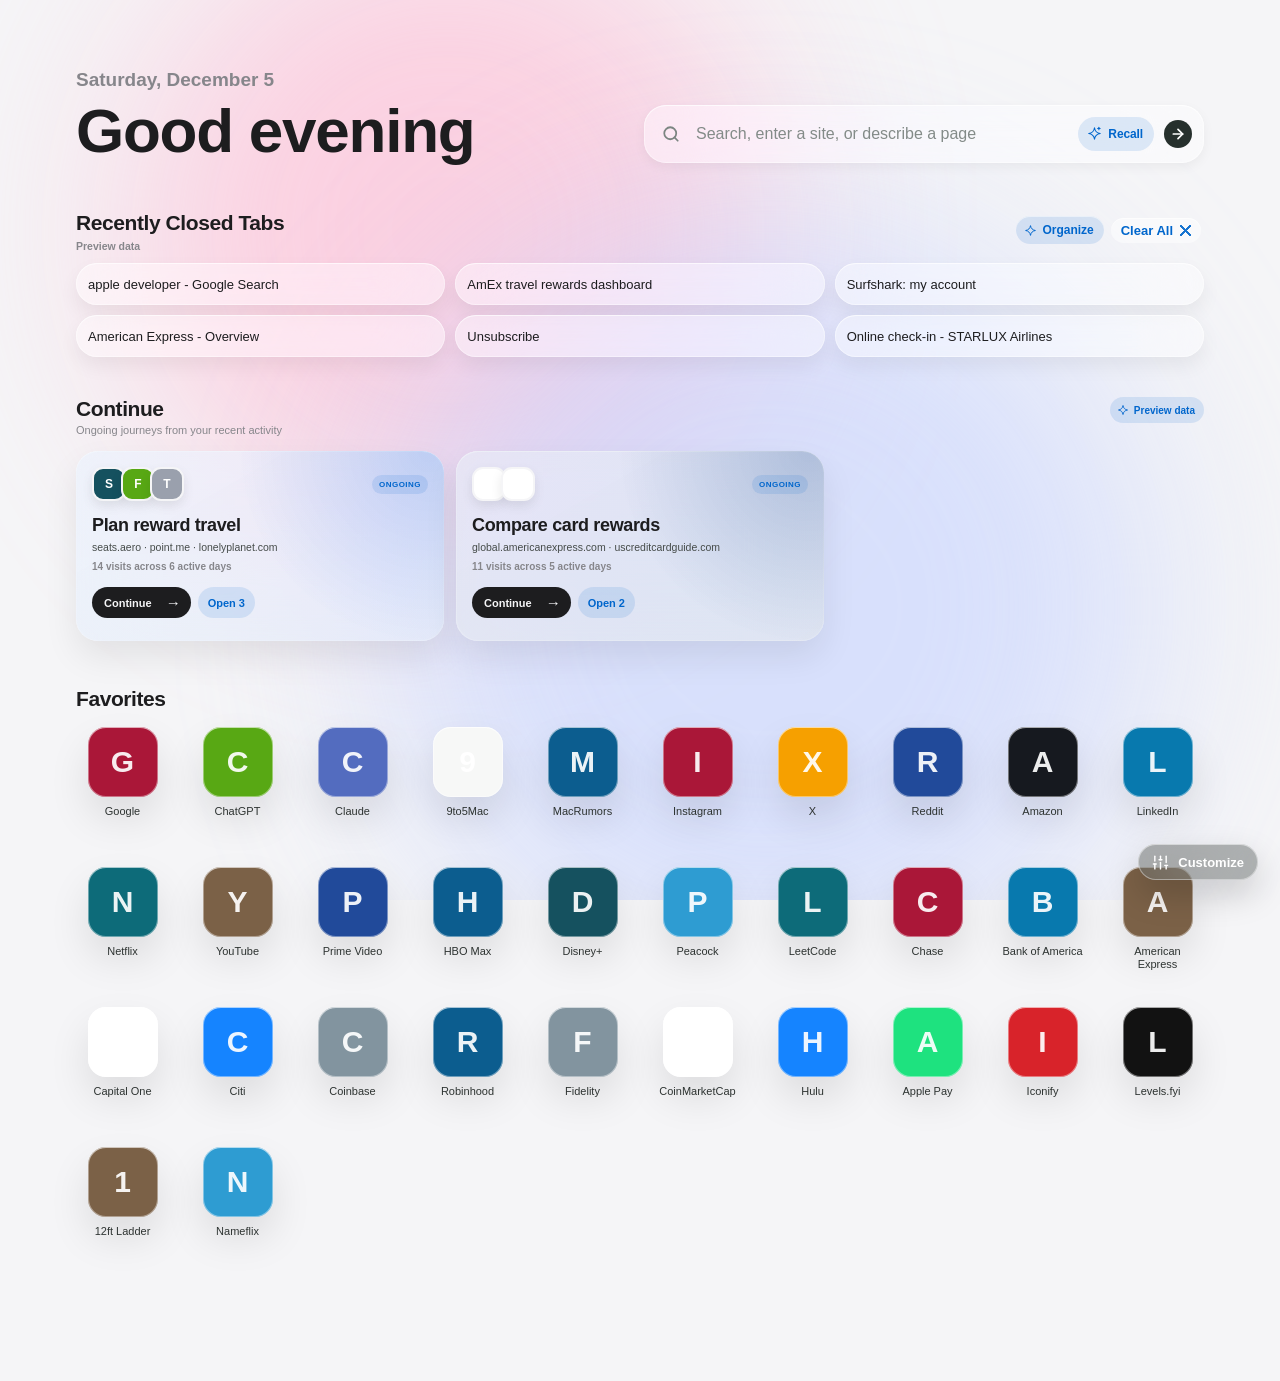
==== commit 780c253e: "Enhance UI components with new styles for recall and recent actions - Added styles for .recall-butto" ====
--- a/newtab.html
+++ b/newtab.html
@@ -19,39 +19,90 @@
           <p class="date-line" id="date-line"></p>
           <h1 id="greeting-line">New Tab</h1>
         </div>
-        <form class="search-form" id="search-form" role="search">
-          <span class="search-icon" aria-hidden="true">
-            <svg viewBox="0 0 24 24" focusable="false">
-              <circle cx="11" cy="11" r="8"></circle>
-              <path d="m21 21-4.35-4.35"></path>
-            </svg>
-          </span>
-          <input id="search-input" type="search" autocomplete="off" spellcheck="false" placeholder="Search or enter website">
-          <button class="search-submit" type="submit" aria-label="Search">
-            <svg viewBox="0 0 24 24" focusable="false" aria-hidden="true">
-              <path d="M5 12h14"></path>
-              <path d="m12 5 7 7-7 7"></path>
-            </svg>
-          </button>
-        </form>
+        <div class="search-stack">
+          <form class="search-form" id="search-form" role="search">
+            <span class="search-icon" aria-hidden="true">
+              <svg viewBox="0 0 24 24" focusable="false">
+                <circle cx="11" cy="11" r="8"></circle>
+                <path d="m21 21-4.35-4.35"></path>
+              </svg>
+            </span>
+            <input id="search-input" type="search" autocomplete="off" spellcheck="false" placeholder="Search, enter a site, or describe a page">
+            <button class="recall-button" id="recall-button" type="button" aria-label="Recall a page with on-device Gemini" title="Describe a page you remember, then let Gemini find it in your history">
+              <svg viewBox="0 0 24 24" focusable="false" aria-hidden="true">
+                <path d="M12 2.8c.7 5.2 4 8.5 9.2 9.2-5.2.7-8.5 4-9.2 9.2-.7-5.2-4-8.5-9.2-9.2 5.2-.7 8.5-4 9.2-9.2Z"></path>
+                <path d="M19 2v4"></path>
+                <path d="M17 4h4"></path>
+              </svg>
+              <span>Recall</span>
+            </button>
+            <button class="search-submit" type="submit" aria-label="Search">
+              <svg viewBox="0 0 24 24" focusable="false" aria-hidden="true">
+                <path d="M5 12h14"></path>
+                <path d="m12 5 7 7-7 7"></path>
+              </svg>
+            </button>
+          </form>
+
+          <section class="recall-panel" id="recall-panel" aria-labelledby="recall-heading" aria-live="polite" hidden>
+            <div class="recall-panel-header">
+              <div>
+                <span class="recall-eyebrow">
+                  <svg viewBox="0 0 24 24" focusable="false" aria-hidden="true">
+                    <path d="M12 3c.7 5 4 8.3 9 9-5 .7-8.3 4-9 9-.7-5-4-8.3-9-9 5-.7 8.3-4 9-9Z"></path>
+                  </svg>
+                  On-device Gemini
+                </span>
+                <h2 id="recall-heading">Recall from history</h2>
+              </div>
+              <button class="recall-close" id="recall-close" type="button" aria-label="Close recall results"></button>
+            </div>
+            <div id="recall-content"></div>
+            <p class="recall-privacy">
+              Page titles and URLs are processed only on this device. Nothing is sent to Safarian or a cloud AI.
+            </p>
+          </section>
+        </div>
       </header>
 
       <section class="section section-recent" aria-labelledby="recent-heading">
         <div class="section-heading-row">
-          <h2 id="recent-heading">Recently Closed Tabs</h2>
-          <button class="clear-button" id="clear-recent" type="button">Clear All</button>
-        </div>
-        <div class="recent-grid" id="recent-list"></div>
+          <div class="recent-heading-copy">
+            <h2 id="recent-heading">Recently Closed Tabs</h2>
+            <p class="recent-mode-note" id="recent-mode-note" role="status" aria-live="polite" hidden></p>
+          </div>
+          <div class="recent-actions">
+            <button class="recent-organize-button" id="recent-organize" type="button" aria-pressed="false" title="Group and rank recently closed tabs with on-device Gemini">
+              <svg viewBox="0 0 24 24" focusable="false" aria-hidden="true">
+                <path d="M12 3c.7 5 4 8.3 9 9-5 .7-8.3 4-9 9-.7-5-4-8.3-9-9 5-.7 8.3-4 9-9Z"></path>
+              </svg>
+              <span>Organize</span>
+            </button>
+            <button class="clear-button" id="clear-recent" type="button">Clear All</button>
+          </div>
+        </div>
+        <div class="recent-grid" id="recent-list" aria-busy="false"></div>
+      </section>
+
+      <section class="section section-continue" id="continue-section" aria-labelledby="continue-heading" aria-busy="false" hidden>
+        <div class="continue-heading-row">
+          <div>
+            <h2 id="continue-heading">Continue</h2>
+            <p id="continue-subtitle" role="status" aria-live="polite">Ongoing journeys from your recent activity</p>
+          </div>
+          <span class="continue-private-badge">
+            <svg viewBox="0 0 24 24" focusable="false" aria-hidden="true">
+              <path d="M12 3c.7 5 4 8.3 9 9-5 .7-8.3 4-9 9-.7-5-4-8.3-9-9 5-.7 8.3-4 9-9Z"></path>
+            </svg>
+            <span id="continue-badge-label">Grouped on-device</span>
+          </span>
+        </div>
+        <div class="journeys-grid" id="continue-list"></div>
       </section>
 
       <section class="section" aria-labelledby="favorites-heading">
         <h2 id="favorites-heading">Favorites</h2>
         <div class="favorites-grid" id="favorites-list"></div>
-      </section>
-
-      <section class="section" aria-labelledby="suggestions-heading">
-        <h2 id="suggestions-heading">Suggestions</h2>
-        <div class="suggestions-row" id="suggestions-list"></div>
       </section>
     </main>
 
--- a/src/styles.css
+++ b/src/styles.css
@@ -425,12 +425,14 @@
 }
 
 body.has-background .search-form,
+body.has-background .recall-panel,
 body.has-background .recent-pill,
 body.has-background .favorite-icon,
 body.has-background .customize-panel,
 body.has-background .customize-toggle,
 body.has-background .favorite-modal-card,
-body.has-background .clear-button {
+body.has-background .clear-button,
+body.has-background .recent-organize-button {
   background: var(--glass);
   backdrop-filter: blur(20px) saturate(150%);
   -webkit-backdrop-filter: blur(20px) saturate(150%);
@@ -440,10 +442,12 @@
 }
 
 :root[data-theme="dark"] body.has-background .search-form,
+:root[data-theme="dark"] body.has-background .recall-panel,
 :root[data-theme="dark"] body.has-background .customize-panel,
 :root[data-theme="dark"] body.has-background .customize-toggle,
 :root[data-theme="dark"] body.has-background .favorite-modal-card,
-:root[data-theme="dark"] body.has-background .clear-button {
+:root[data-theme="dark"] body.has-background .clear-button,
+:root[data-theme="dark"] body.has-background .recent-organize-button {
   background: var(--glass);
   backdrop-filter: blur(20px) saturate(150%);
   -webkit-backdrop-filter: blur(20px) saturate(150%);
@@ -508,7 +512,7 @@
 
 .search-form {
   display: grid;
-  grid-template-columns: 22px 1fr 28px;
+  grid-template-columns: 22px minmax(0, 1fr) auto 28px;
   align-items: center;
   gap: 10px;
   min-height: 58px;
@@ -523,6 +527,11 @@
   -webkit-backdrop-filter: blur(40px) saturate(200%);
 }
 
+.search-stack {
+  position: relative;
+  min-width: 0;
+}
+
 .search-form:focus-within {
   border-color: rgba(82, 119, 196, 0.5);
   box-shadow:
@@ -540,6 +549,7 @@
 }
 
 .search-icon svg,
+.recall-button svg,
 .search-submit svg {
   width: 100%;
   height: 100%;
@@ -548,6 +558,276 @@
   stroke-linecap: round;
   stroke-linejoin: round;
   stroke-width: 2.35;
+}
+
+.recall-button {
+  display: inline-flex;
+  height: 34px;
+  align-items: center;
+  gap: 6px;
+  padding: 0 11px 0 9px;
+  border-radius: 999px;
+  background: var(--accent-subtle);
+  color: var(--accent);
+  cursor: pointer;
+  font-size: 12px;
+  font-weight: 760;
+  letter-spacing: -0.01em;
+  transition: background 160ms ease, transform 160ms ease, opacity 160ms ease;
+}
+
+.recall-button:hover {
+  background: color-mix(in srgb, var(--accent-subtle) 72%, var(--accent) 28%);
+  transform: translateY(-1px);
+}
+
+.recall-button:focus-visible,
+.recall-close:focus-visible,
+.recall-result:focus-visible {
+  outline: 0;
+  box-shadow: 0 0 0 3px var(--focus-glow), inset 0 0 0 1px var(--focus-border);
+}
+
+.recall-button[aria-busy="true"] {
+  cursor: progress;
+  opacity: 0.68;
+  pointer-events: none;
+}
+
+.recall-button svg {
+  width: 15px;
+  height: 15px;
+  stroke-width: 1.7;
+}
+
+.recall-panel {
+  position: absolute;
+  top: calc(100% + 12px);
+  right: 0;
+  z-index: 20;
+  width: 100%;
+  min-width: min(560px, calc(100vw - 36px));
+  padding: 18px;
+  border-radius: 22px;
+  background: var(--page-bg);
+  box-shadow: var(--shadow-small), inset 0 0 0 1px var(--glass-border), inset 0 1px 0 rgba(255, 255, 255, 0.55);
+  backdrop-filter: blur(40px) saturate(180%);
+  -webkit-backdrop-filter: blur(40px) saturate(180%);
+  transform-origin: 85% 0;
+  animation: recall-panel-in 180ms cubic-bezier(0.2, 0.8, 0.2, 1);
+}
+
+body.has-background .recall-panel,
+:root[data-theme="dark"] body.has-background .recall-panel {
+  background: var(--page-bg);
+}
+
+.recall-panel[hidden] {
+  display: none;
+}
+
+@keyframes recall-panel-in {
+  from { opacity: 0; transform: translateY(-5px) scale(0.985); }
+  to { opacity: 1; transform: translateY(0) scale(1); }
+}
+
+.recall-panel-header {
+  display: flex;
+  align-items: flex-start;
+  justify-content: space-between;
+  gap: 18px;
+  margin-bottom: 13px;
+}
+
+.recall-panel-header h2 {
+  margin: 4px 0 0;
+  font-size: 18px;
+}
+
+.recall-eyebrow {
+  display: inline-flex;
+  align-items: center;
+  gap: 5px;
+  color: var(--accent);
+  font-size: 10px;
+  font-weight: 800;
+  letter-spacing: 0.08em;
+  text-transform: uppercase;
+}
+
+.recall-eyebrow svg {
+  width: 12px;
+  height: 12px;
+  fill: none;
+  stroke: currentColor;
+  stroke-linejoin: round;
+  stroke-width: 1.8;
+}
+
+.recall-close {
+  position: relative;
+  flex: 0 0 28px;
+  width: 28px;
+  height: 28px;
+  border-radius: 999px;
+  background: var(--accent-subtle);
+  color: var(--muted);
+  cursor: pointer;
+}
+
+.recall-close::before,
+.recall-close::after {
+  content: "";
+  position: absolute;
+  top: 13px;
+  left: 8px;
+  width: 12px;
+  height: 1.5px;
+  border-radius: 999px;
+  background: currentColor;
+}
+
+.recall-close::before { transform: rotate(45deg); }
+.recall-close::after { transform: rotate(-45deg); }
+
+.recall-status {
+  display: grid;
+  grid-template-columns: 34px minmax(0, 1fr);
+  gap: 11px;
+  align-items: center;
+  min-height: 58px;
+  padding: 11px 12px;
+  border-radius: 16px;
+  background: var(--accent-subtle);
+}
+
+.recall-status-icon {
+  display: grid;
+  width: 34px;
+  height: 34px;
+  place-items: center;
+  border-radius: 11px;
+  background: var(--glass-strong);
+  color: var(--accent);
+  font-size: 16px;
+  font-weight: 800;
+}
+
+.recall-status.is-loading .recall-status-icon {
+  animation: recall-pulse 1.2s ease-in-out infinite;
+}
+
+@keyframes recall-pulse {
+  50% { opacity: 0.5; transform: scale(0.93); }
+}
+
+.recall-status-copy strong,
+.recall-status-copy > span {
+  display: block;
+}
+
+.recall-status-copy strong {
+  color: var(--ink);
+  font-size: 13px;
+}
+
+.recall-status-copy > span {
+  margin-top: 2px;
+  color: var(--muted);
+  font-size: 11px;
+  line-height: 1.4;
+}
+
+.recall-fallback-note {
+  margin-bottom: 8px;
+}
+
+.recall-results {
+  display: grid;
+  gap: 7px;
+}
+
+.recall-result {
+  display: grid;
+  grid-template-columns: 34px minmax(0, 1fr) 20px;
+  align-items: center;
+  gap: 11px;
+  width: 100%;
+  min-width: 0;
+  padding: 10px 10px;
+  border-radius: 15px;
+  background: transparent;
+  color: var(--ink);
+  cursor: pointer;
+  text-align: left;
+  transition: background 160ms ease, transform 160ms ease;
+}
+
+.recall-result:hover {
+  background: var(--accent-subtle);
+  transform: translateX(2px);
+}
+
+.recall-result-icon {
+  display: grid;
+  width: 34px;
+  height: 34px;
+  place-items: center;
+  overflow: hidden;
+  border-radius: 10px;
+  background: var(--glass-strong);
+  color: var(--muted);
+  font-size: 14px;
+  font-weight: 800;
+}
+
+.recall-result-icon img {
+  width: 24px;
+  height: 24px;
+  object-fit: contain;
+}
+
+.recall-result-copy {
+  min-width: 0;
+}
+
+.recall-result-title,
+.recall-result-meta,
+.recall-result-reason {
+  display: block;
+  overflow: hidden;
+  text-overflow: ellipsis;
+  white-space: nowrap;
+}
+
+.recall-result-title {
+  color: var(--ink);
+  font-size: 13px;
+  font-weight: 720;
+}
+
+.recall-result-meta {
+  margin-top: 2px;
+  color: var(--muted);
+  font-size: 10px;
+}
+
+.recall-result-reason {
+  margin-top: 3px;
+  color: var(--text);
+  font-size: 10px;
+}
+
+.recall-result-arrow {
+  color: var(--accent);
+  font-size: 17px;
+}
+
+.recall-privacy {
+  margin: 12px 2px 0;
+  color: var(--muted);
+  font-size: 9.5px;
+  line-height: 1.45;
 }
 
 .search-form input {
@@ -801,6 +1081,122 @@
   margin-bottom: 15px;
 }
 
+.recent-heading-copy {
+  min-width: 0;
+}
+
+.recent-mode-note {
+  margin: -9px 0 10px;
+  color: var(--muted);
+  font-size: 10.5px;
+  font-weight: 570;
+  line-height: 1.25;
+}
+
+.recent-mode-note[data-state="loading"] {
+  display: inline-flex;
+  min-height: 24px;
+  align-items: center;
+  gap: 7px;
+  padding: 0 10px 0 8px;
+  border-radius: 999px;
+  background: color-mix(in srgb, var(--accent-subtle) 76%, transparent);
+  color: var(--accent);
+  font-weight: 680;
+}
+
+.recent-mode-note[data-state="loading"]::before {
+  content: "";
+  width: 7px;
+  height: 7px;
+  flex: 0 0 auto;
+  border-radius: 50%;
+  background: currentColor;
+  box-shadow: 0 0 0 0 color-mix(in srgb, currentColor 34%, transparent);
+  animation: ai-working-pulse 1.4s ease-out infinite;
+}
+
+.recent-mode-note[data-state="ready"]::before {
+  content: "✦";
+  margin-right: 4px;
+  color: var(--accent);
+}
+
+.section-recent.is-ai-working .recent-grid {
+  position: relative;
+}
+
+.section-recent.is-ai-working .recent-grid::after {
+  content: "";
+  position: absolute;
+  inset: -4px;
+  border: 1px solid color-mix(in srgb, var(--accent) 16%, transparent);
+  border-radius: 20px;
+  background: linear-gradient(100deg, transparent 20%, color-mix(in srgb, var(--accent) 7%, transparent) 50%, transparent 80%);
+  background-size: 220% 100%;
+  pointer-events: none;
+  animation: ai-working-sweep 1.8s ease-in-out infinite;
+}
+
+.recent-actions {
+  display: flex;
+  align-items: center;
+  justify-content: flex-end;
+  gap: 7px;
+}
+
+.recent-organize-button {
+  display: inline-flex;
+  min-height: 28px;
+  align-items: center;
+  gap: 5px;
+  margin: 0 0 14px;
+  padding: 6px 10px 6px 8px;
+  border-radius: 999px;
+  background: var(--accent-subtle);
+  color: var(--accent);
+  cursor: pointer;
+  font-size: 12px;
+  font-weight: 720;
+  line-height: 1;
+  box-shadow: inset 0 1px 0 rgba(255, 255, 255, 0.5);
+  transition: background 160ms ease, transform 160ms ease, opacity 160ms ease;
+}
+
+.recent-organize-button:hover {
+  background: color-mix(in srgb, var(--accent-subtle) 76%, var(--accent) 24%);
+  transform: translateY(-1px);
+}
+
+.recent-organize-button:focus-visible {
+  outline: 0;
+  box-shadow: 0 0 0 3px var(--focus-glow), inset 0 0 0 1px var(--focus-border);
+}
+
+.recent-organize-button[aria-pressed="true"] {
+  background: var(--accent);
+  color: var(--page-bg);
+}
+
+.recent-organize-button[aria-busy="true"] {
+  cursor: progress;
+  opacity: 0.7;
+  pointer-events: none;
+}
+
+.recent-organize-button[aria-busy="true"] svg {
+  animation: recall-pulse 1.1s ease-in-out infinite;
+}
+
+.recent-organize-button svg {
+  width: 13px;
+  height: 13px;
+  fill: none;
+  stroke: currentColor;
+  stroke-linejoin: round;
+  stroke-width: 1.8;
+}
+
 .clear-button {
   margin: 0 3px 14px 0;
   padding: 6px 10px;
@@ -835,6 +1231,51 @@
   display: grid;
   grid-template-columns: repeat(3, minmax(0, 1fr));
   gap: 10px;
+}
+
+.recent-grid-organized {
+  align-items: start;
+}
+
+.recent-group {
+  display: grid;
+  min-width: 0;
+  gap: 8px;
+}
+
+.recent-group-header {
+  display: flex;
+  min-width: 0;
+  align-items: center;
+  justify-content: space-between;
+  gap: 10px;
+  padding: 0 8px 0 10px;
+}
+
+.recent-group-header h3 {
+  min-width: 0;
+  margin: 0;
+  overflow: hidden;
+  color: var(--text);
+  font-size: 10px;
+  font-weight: 760;
+  letter-spacing: 0.04em;
+  text-overflow: ellipsis;
+  text-transform: uppercase;
+  white-space: nowrap;
+}
+
+.recent-group-header span {
+  display: grid;
+  flex: 0 0 18px;
+  width: 18px;
+  height: 18px;
+  place-items: center;
+  border-radius: 999px;
+  background: var(--accent-subtle);
+  color: var(--accent);
+  font-size: 9px;
+  font-weight: 800;
 }
 
 .recent-pill {
@@ -876,6 +1317,26 @@
   min-width: 0;
 }
 
+.recent-top-pick {
+  flex: 0 0 auto;
+  margin-left: auto;
+  padding: 4px 6px;
+  border-radius: 999px;
+  background: var(--accent-subtle);
+  color: var(--accent);
+  font-size: 8px;
+  font-weight: 800;
+  letter-spacing: 0.02em;
+  text-transform: uppercase;
+}
+
+.recent-pill.is-top-pick {
+  box-shadow:
+    0 12px 24px rgba(0, 0, 0, 0.08),
+    inset 0 0 0 1px var(--focus-border),
+    inset 0 1px 0 rgba(255, 255, 255, 0.5);
+}
+
 .recent-pill:hover,
 .favorite-item:hover .favorite-icon,
 .suggestion-card:hover {
@@ -1090,6 +1551,370 @@
   height: 8px;
   border-radius: 999px;
   background: rgba(255, 255, 255, 0.55);
+}
+
+.continue-heading-row {
+  display: flex;
+  align-items: flex-start;
+  justify-content: space-between;
+  gap: 20px;
+  margin-bottom: 15px;
+}
+
+.continue-heading-row h2 {
+  margin-bottom: 4px;
+}
+
+.continue-heading-row p {
+  margin: 0;
+  color: var(--muted);
+  font-size: 11px;
+}
+
+.continue-private-badge {
+  display: inline-flex;
+  min-height: 26px;
+  align-items: center;
+  gap: 5px;
+  padding: 0 9px 0 7px;
+  border-radius: 999px;
+  background: var(--accent-subtle);
+  color: var(--accent);
+  font-size: 10px;
+  font-weight: 720;
+  white-space: nowrap;
+}
+
+.continue-private-badge svg {
+  width: 12px;
+  height: 12px;
+  fill: none;
+  stroke: currentColor;
+  stroke-linejoin: round;
+  stroke-width: 1.8;
+}
+
+.journeys-grid {
+  display: grid;
+  grid-template-columns: repeat(3, minmax(0, 1fr));
+  gap: 12px;
+}
+
+.journey-card {
+  display: grid;
+  position: relative;
+  min-width: 0;
+  min-height: 190px;
+  align-content: start;
+  padding: 16px;
+  border-radius: 22px;
+  background: var(--glass-strong);
+  box-shadow:
+    0 16px 34px rgba(0, 0, 0, 0.08),
+    inset 0 0 0 1px var(--glass-border),
+    inset 0 1px 0 rgba(255, 255, 255, 0.55);
+  backdrop-filter: blur(36px) saturate(170%);
+  -webkit-backdrop-filter: blur(36px) saturate(170%);
+  isolation: isolate;
+  overflow: hidden;
+}
+
+.journey-card::before {
+  content: "";
+  position: absolute;
+  inset: 0;
+  z-index: -1;
+  background:
+    radial-gradient(circle at 96% 0%, color-mix(in srgb, var(--card-start) 24%, transparent), transparent 48%),
+    linear-gradient(150deg, color-mix(in srgb, var(--card-start) 7%, transparent), color-mix(in srgb, var(--card-end) 8%, transparent));
+  pointer-events: none;
+}
+
+.section-continue.is-ai-working .continue-private-badge {
+  background: color-mix(in srgb, var(--accent-subtle) 82%, transparent);
+}
+
+.section-continue.is-ai-working .continue-private-badge svg {
+  animation: recall-pulse 1.1s ease-in-out infinite;
+}
+
+.journey-card-loading {
+  cursor: progress;
+}
+
+.journey-card-loading::after {
+  content: "";
+  position: absolute;
+  inset: 0;
+  z-index: 2;
+  background: linear-gradient(105deg, transparent 25%, rgba(255, 255, 255, 0.44) 48%, transparent 72%);
+  transform: translateX(-110%);
+  animation: journey-loading-sheen 1.65s ease-in-out infinite;
+  pointer-events: none;
+}
+
+.journey-card-loading:nth-child(2)::after {
+  animation-delay: 140ms;
+}
+
+.journey-card-loading:nth-child(3)::after {
+  animation-delay: 280ms;
+}
+
+.journey-loading-header {
+  display: flex;
+  align-items: center;
+  justify-content: space-between;
+  margin-bottom: 18px;
+}
+
+.journey-loading-icons {
+  display: flex;
+  padding-left: 5px;
+}
+
+.journey-loading-icons i {
+  width: 32px;
+  height: 32px;
+  margin-left: -5px;
+  border: 2px solid var(--page-bg);
+  border-radius: 10px;
+  background: color-mix(in srgb, var(--card-start) 30%, var(--glass-strong));
+  box-shadow: 0 5px 12px rgba(0, 0, 0, 0.07);
+}
+
+.journey-loading-icons i:nth-child(2) {
+  background: color-mix(in srgb, var(--card-end) 26%, var(--glass-strong));
+}
+
+.journey-loading-icons i:nth-child(3) {
+  background: color-mix(in srgb, var(--accent) 18%, var(--glass-strong));
+}
+
+.journey-loading-shape,
+.journey-loading-actions span {
+  display: block;
+  border-radius: 999px;
+  background: color-mix(in srgb, var(--ink) 10%, transparent);
+}
+
+.journey-loading-signal {
+  width: 54px;
+  height: 19px;
+}
+
+.journey-loading-title {
+  width: 62%;
+  height: 18px;
+}
+
+.journey-loading-sites {
+  width: 78%;
+  height: 9px;
+  margin-top: 9px;
+}
+
+.journey-loading-evidence {
+  width: 48%;
+  height: 8px;
+  margin-top: 10px;
+}
+
+.journey-loading-actions {
+  display: flex;
+  gap: 7px;
+  margin-top: auto;
+}
+
+.journey-loading-actions span:first-child {
+  width: 96px;
+  height: 31px;
+  background: color-mix(in srgb, var(--ink) 16%, transparent);
+}
+
+.journey-loading-actions span:last-child {
+  width: 62px;
+  height: 31px;
+  background: color-mix(in srgb, var(--accent) 12%, transparent);
+}
+
+@keyframes ai-working-pulse {
+  0% {
+    box-shadow: 0 0 0 0 color-mix(in srgb, currentColor 34%, transparent);
+    opacity: 1;
+  }
+  70% {
+    box-shadow: 0 0 0 6px transparent;
+    opacity: 0.72;
+  }
+  100% {
+    box-shadow: 0 0 0 0 transparent;
+    opacity: 1;
+  }
+}
+
+@keyframes ai-working-sweep {
+  0% {
+    background-position: 130% 0;
+  }
+  100% {
+    background-position: -90% 0;
+  }
+}
+
+@keyframes journey-loading-sheen {
+  0% {
+    transform: translateX(-110%);
+  }
+  60%,
+  100% {
+    transform: translateX(110%);
+  }
+}
+
+.journey-card-header {
+  display: flex;
+  align-items: center;
+  justify-content: space-between;
+  gap: 16px;
+  margin-bottom: 14px;
+}
+
+.journey-icon-stack {
+  display: flex;
+  align-items: center;
+  padding-left: 5px;
+}
+
+.journey-icon {
+  display: grid;
+  width: 34px;
+  height: 34px;
+  margin-left: -5px;
+  place-items: center;
+  overflow: hidden;
+  border: 2px solid var(--page-bg);
+  border-radius: 11px;
+  background: var(--fallback-bg, var(--glass-strong));
+  color: #fff;
+  font-size: 12px;
+  font-weight: 800;
+  box-shadow: 0 5px 12px rgba(0, 0, 0, 0.09);
+}
+
+.journey-icon img {
+  grid-area: 1 / 1;
+  width: 23px;
+  height: 23px;
+  object-fit: contain;
+}
+
+.journey-signal {
+  padding: 5px 7px;
+  border-radius: 999px;
+  background: var(--accent-subtle);
+  color: var(--accent);
+  font-size: 8px;
+  font-weight: 820;
+  letter-spacing: 0.06em;
+  text-transform: uppercase;
+}
+
+.journey-card h3 {
+  margin: 0;
+  overflow: hidden;
+  color: var(--ink);
+  font-size: 18px;
+  font-weight: 740;
+  letter-spacing: -0.02em;
+  text-overflow: ellipsis;
+  white-space: nowrap;
+}
+
+.journey-sites {
+  margin: 5px 0 0;
+  overflow: hidden;
+  color: var(--text);
+  font-size: 10.5px;
+  text-overflow: ellipsis;
+  white-space: nowrap;
+}
+
+.journey-evidence {
+  margin: 8px 0 15px;
+  color: var(--muted);
+  font-size: 10px;
+  font-weight: 580;
+}
+
+.journey-actions {
+  display: flex;
+  align-items: center;
+  gap: 7px;
+  margin-top: auto;
+}
+
+.journey-continue,
+.journey-open-all {
+  min-height: 31px;
+  border-radius: 999px;
+  cursor: pointer;
+  font-size: 11px;
+  font-weight: 730;
+  transition: transform 150ms ease, background 150ms ease;
+}
+
+.journey-continue {
+  display: inline-flex;
+  min-width: 92px;
+  align-items: center;
+  justify-content: space-between;
+  gap: 14px;
+  padding: 0 10px 0 12px;
+  background: var(--ink);
+  color: var(--page-bg);
+}
+
+.journey-continue span {
+  font-size: 15px;
+}
+
+.journey-open-all {
+  padding: 0 10px;
+  background: var(--accent-subtle);
+  color: var(--accent);
+}
+
+.journey-continue:hover,
+.journey-open-all:hover {
+  transform: translateY(-1px);
+}
+
+.journey-open-all:hover {
+  background: color-mix(in srgb, var(--accent-subtle) 76%, var(--accent) 24%);
+}
+
+.journey-continue:focus-visible,
+.journey-open-all:focus-visible {
+  outline: 0;
+  box-shadow: 0 0 0 3px var(--focus-glow), inset 0 0 0 1px var(--focus-border);
+}
+
+:root[data-theme="dark"] .journey-card {
+  box-shadow:
+    0 16px 34px rgba(0, 0, 0, 0.28),
+    inset 0 0 0 1px var(--glass-border),
+    inset 0 1px 0 rgba(255, 255, 255, 0.1);
+}
+
+body.has-background .continue-heading-row p,
+body.has-background .continue-private-badge {
+  color: rgba(255, 255, 255, 0.88);
+  text-shadow: 0 1px 10px rgba(0, 0, 0, 0.25);
+}
+
+body.has-background .continue-private-badge {
+  background: rgba(20, 24, 23, 0.46);
 }
 
 .suggestions-row {
@@ -1814,6 +2639,11 @@
     max-width: none;
   }
 
+  .recall-panel {
+    left: 0;
+    right: auto;
+  }
+
   .recent-grid {
     grid-template-columns: 1fr;
   }
@@ -1836,6 +2666,10 @@
     flex: 0 0 188px;
     scroll-snap-align: start;
   }
+
+  .journeys-grid {
+    grid-template-columns: repeat(auto-fit, minmax(240px, 1fr));
+  }
 }
 
 @media (min-width: 981px) and (max-height: 860px) {
@@ -1937,9 +2771,28 @@
   }
 
   .search-form {
-    grid-template-columns: 20px 1fr 28px;
+    grid-template-columns: 20px minmax(0, 1fr) 34px 28px;
     min-height: 54px;
     border-radius: 19px;
+    gap: 7px;
+    padding-left: 14px;
+  }
+
+  .recall-button {
+    display: grid;
+    width: 34px;
+    padding: 0;
+    place-items: center;
+  }
+
+  .recall-button span {
+    display: none;
+  }
+
+  .recall-panel {
+    min-width: 0;
+    width: calc(100vw - 28px);
+    padding: 16px;
   }
 
   .section {
@@ -1948,6 +2801,33 @@
 
   .section-heading-row {
     align-items: flex-start;
+  }
+
+  .continue-heading-row {
+    align-items: center;
+  }
+
+  .continue-private-badge {
+    max-width: 118px;
+    overflow: hidden;
+    text-overflow: ellipsis;
+  }
+
+  .section-continue.is-ai-working #continue-badge-label {
+    font-size: 0;
+  }
+
+  .section-continue.is-ai-working #continue-badge-label::after {
+    content: "On-device AI";
+    font-size: 10px;
+  }
+
+  .journeys-grid {
+    grid-template-columns: 1fr;
+  }
+
+  .journey-card {
+    min-height: 178px;
   }
 
   .recent-pill {
@@ -1991,3 +2871,12 @@
     display: none;
   }
 }
+
+@media (prefers-reduced-motion: reduce) {
+  .recent-mode-note[data-state="loading"]::before,
+  .section-recent.is-ai-working .recent-grid::after,
+  .section-continue.is-ai-working .continue-private-badge svg,
+  .journey-card-loading::after {
+    animation: none;
+  }
+}
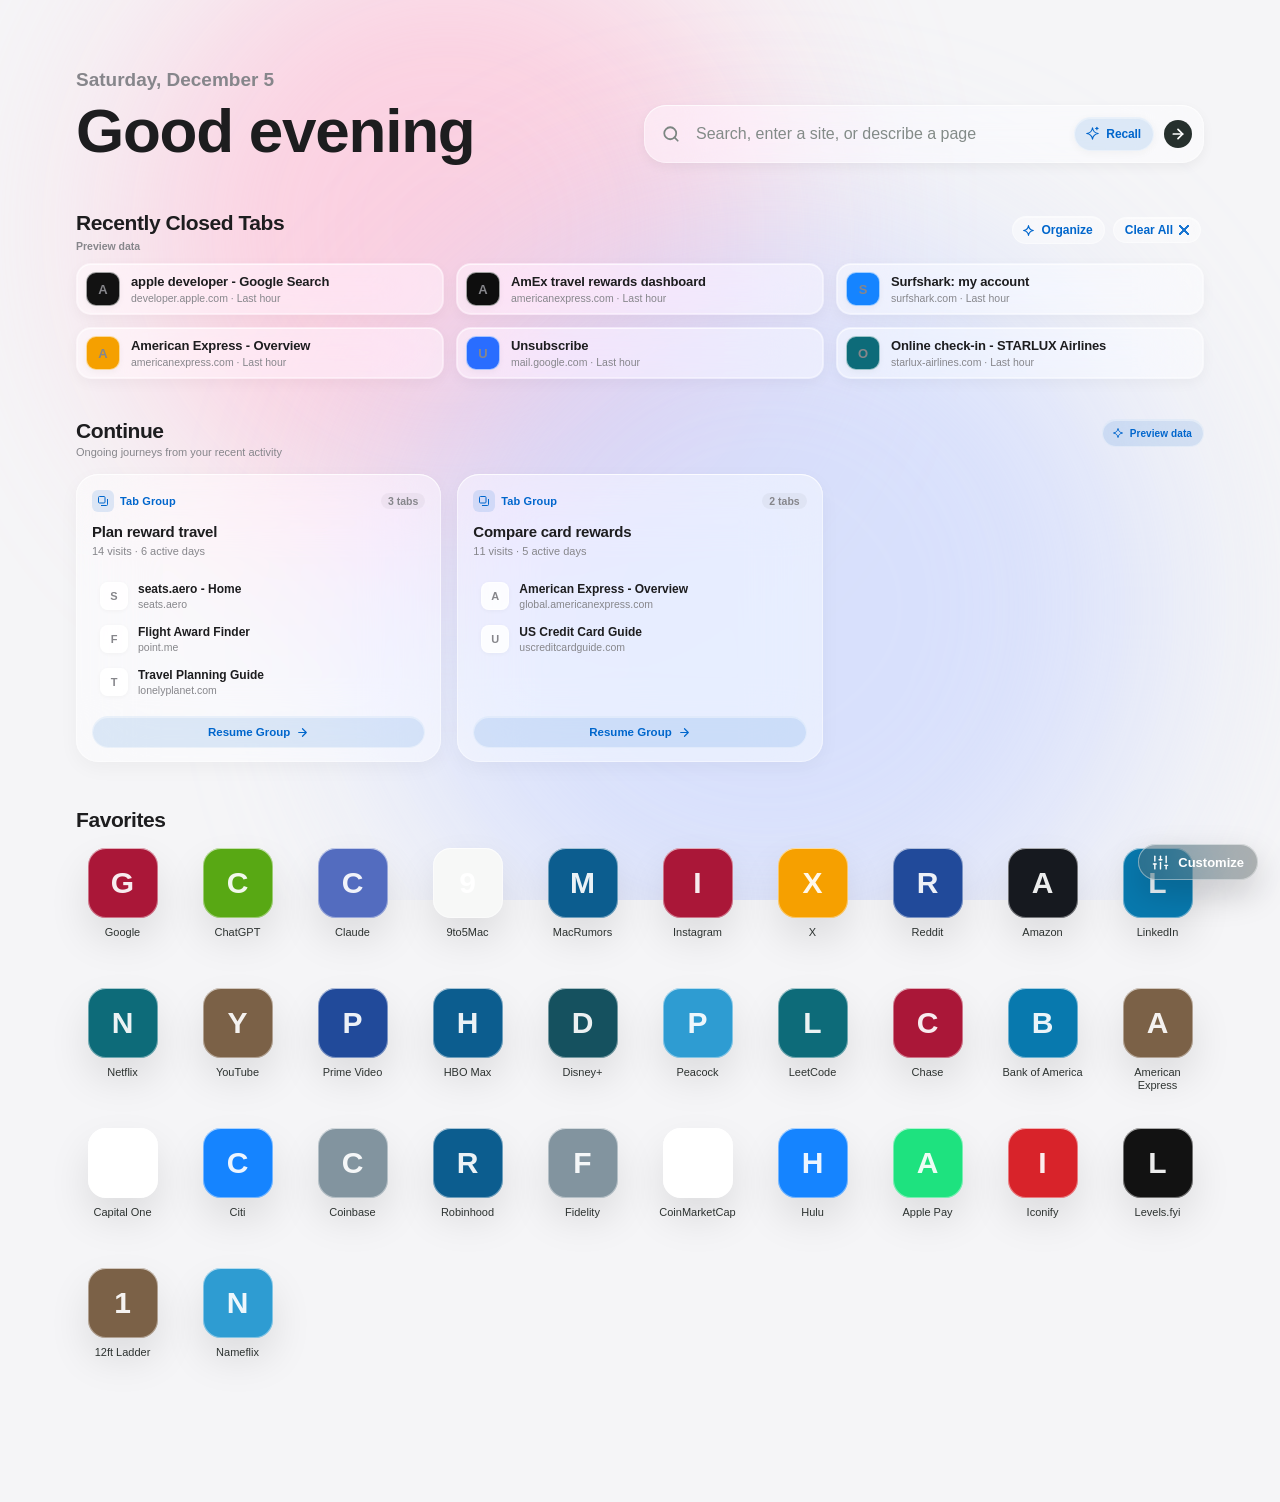
==== commit 6dcf5c8a: "Refactor code structure for improved readability and maintainability" ====
--- a/newtab.html
+++ b/newtab.html
@@ -72,7 +72,7 @@
             <p class="recent-mode-note" id="recent-mode-note" role="status" aria-live="polite" hidden></p>
           </div>
           <div class="recent-actions">
-            <button class="recent-organize-button" id="recent-organize" type="button" aria-pressed="false" title="Group and rank recently closed tabs with on-device Gemini">
+            <button class="recent-organize-button" id="recent-organize" type="button" aria-pressed="false" title="Group and rank recently closed tabs with AI">
               <svg viewBox="0 0 24 24" focusable="false" aria-hidden="true">
                 <path d="M12 3c.7 5 4 8.3 9 9-5 .7-8.3 4-9 9-.7-5-4-8.3-9-9 5-.7 8.3-4 9-9Z"></path>
               </svg>
@@ -111,6 +111,45 @@
         <div class="customize-panel-header">
           <h2>Customize</h2>
           <button class="panel-close" id="customize-close" type="button" aria-label="Close customize panel"></button>
+        </div>
+
+        <div class="panel-group ai-engine-group">
+          <div>
+            <h3>AI engine</h3>
+            <p>Choose privacy-first on-device AI or opt in to faster, stronger cloud grouping.</p>
+          </div>
+          <div class="ai-provider-control" role="group" aria-label="AI engine">
+            <button class="ai-provider-option" type="button" data-ai-provider="local" aria-pressed="true">
+              <span>On-device</span>
+              <small>Private · no key</small>
+            </button>
+            <button class="ai-provider-option" type="button" data-ai-provider="cloud" aria-pressed="false">
+              <span>Gemini Flash</span>
+              <small>Faster · stronger</small>
+            </button>
+          </div>
+          <div class="cloud-ai-setup" id="cloud-ai-setup" hidden>
+            <div class="cloud-ai-disclosure">
+              <strong>Before you enable cloud AI</strong>
+              <p>Eligible tab titles, domains, URL paths, timing, and visit counts for Recent and Continue will be sent directly from Chrome to Google Gemini. Safarian never receives them.</p>
+            </div>
+            <label class="cloud-ai-key-field">
+              <span>Gemini API key</span>
+              <input id="cloud-ai-key" type="password" autocomplete="off" spellcheck="false" placeholder="Paste your Google AI Studio key">
+            </label>
+            <label class="cloud-ai-consent">
+              <input id="cloud-ai-consent" type="checkbox">
+              <span>I understand this browsing metadata will be sent to Google.</span>
+            </label>
+            <p class="cloud-ai-storage-note">Your key stays in this Chrome profile, is restricted to Safarian's extension pages, and is never synced. It is not protected from someone who controls this device or Chrome profile.</p>
+            <div class="cloud-ai-actions">
+              <button class="cloud-ai-connect" id="cloud-ai-connect" type="button">Test &amp; remember key</button>
+              <button class="cloud-ai-replace" id="cloud-ai-replace" type="button" hidden>Replace key</button>
+              <button class="cloud-ai-forget" id="cloud-ai-forget" type="button" hidden>Forget key</button>
+              <a href="https://aistudio.google.com/app/apikey" target="_blank" rel="noreferrer">Get a key</a>
+            </div>
+            <p class="cloud-ai-status" id="cloud-ai-status" role="status" aria-live="polite"></p>
+          </div>
         </div>
 
         <div class="panel-group">
--- a/src/styles.css
+++ b/src/styles.css
@@ -425,14 +425,13 @@
 }
 
 body.has-background .search-form,
-body.has-background .recall-panel,
 body.has-background .recent-pill,
 body.has-background .favorite-icon,
-body.has-background .customize-panel,
 body.has-background .customize-toggle,
-body.has-background .favorite-modal-card,
 body.has-background .clear-button,
-body.has-background .recent-organize-button {
+body.has-background .recent-organize-button,
+body.has-background .journey-card,
+body.has-background .continue-private-badge {
   background: var(--glass);
   backdrop-filter: blur(20px) saturate(150%);
   -webkit-backdrop-filter: blur(20px) saturate(150%);
@@ -441,19 +440,36 @@
   box-shadow: 0 8px 32px rgba(0, 0, 0, 0.12), inset 0 0 0 1px var(--glass-border), inset 0 1px 0 rgba(255, 255, 255, 0.2);
 }
 
+body.has-background .customize-panel,
+body.has-background .favorite-modal-card,
+body.has-background .recall-panel {
+  background: var(--glass-strong);
+  backdrop-filter: blur(50px) saturate(200%);
+  -webkit-backdrop-filter: blur(50px) saturate(200%);
+}
+
 :root[data-theme="dark"] body.has-background .search-form,
-:root[data-theme="dark"] body.has-background .recall-panel,
-:root[data-theme="dark"] body.has-background .customize-panel,
+:root[data-theme="dark"] body.has-background .recent-pill,
+:root[data-theme="dark"] body.has-background .favorite-icon,
 :root[data-theme="dark"] body.has-background .customize-toggle,
-:root[data-theme="dark"] body.has-background .favorite-modal-card,
 :root[data-theme="dark"] body.has-background .clear-button,
-:root[data-theme="dark"] body.has-background .recent-organize-button {
+:root[data-theme="dark"] body.has-background .recent-organize-button,
+:root[data-theme="dark"] body.has-background .journey-card,
+:root[data-theme="dark"] body.has-background .continue-private-badge {
   background: var(--glass);
   backdrop-filter: blur(20px) saturate(150%);
   -webkit-backdrop-filter: blur(20px) saturate(150%);
   will-change: transform;
   transform: translateZ(0);
   box-shadow: 0 8px 32px rgba(0, 0, 0, 0.3), inset 0 0 0 1px var(--glass-border), inset 0 1px 0 rgba(255, 255, 255, 0.1);
+}
+
+:root[data-theme="dark"] body.has-background .customize-panel,
+:root[data-theme="dark"] body.has-background .favorite-modal-card,
+:root[data-theme="dark"] body.has-background .recall-panel {
+  background: var(--glass-strong);
+  backdrop-filter: blur(50px) saturate(200%);
+  -webkit-backdrop-filter: blur(50px) saturate(200%);
 }
 
 :root[data-theme="dark"] body.has-background .background-layer::after {
@@ -565,20 +581,30 @@
   height: 34px;
   align-items: center;
   gap: 6px;
-  padding: 0 11px 0 9px;
+  padding: 0 12px 0 10px;
   border-radius: 999px;
   background: var(--accent-subtle);
   color: var(--accent);
+  border: 1px solid var(--glass-border);
   cursor: pointer;
   font-size: 12px;
   font-weight: 760;
   letter-spacing: -0.01em;
-  transition: background 160ms ease, transform 160ms ease, opacity 160ms ease;
+  backdrop-filter: blur(20px);
+  -webkit-backdrop-filter: blur(20px);
+  box-shadow: 0 2px 8px rgba(0, 0, 0, 0.04), inset 0 1px 0 rgba(255, 255, 255, 0.35);
+  transition: all 180ms cubic-bezier(0.2, 0.8, 0.2, 1);
 }
 
 .recall-button:hover {
-  background: color-mix(in srgb, var(--accent-subtle) 72%, var(--accent) 28%);
+  background: var(--accent);
+  color: #fff;
   transform: translateY(-1px);
+  box-shadow: 0 4px 14px var(--focus-glow), inset 0 1px 0 rgba(255, 255, 255, 0.4);
+}
+
+.recall-button:active {
+  transform: translateY(0);
 }
 
 .recall-button:focus-visible,
@@ -590,14 +616,14 @@
 
 .recall-button[aria-busy="true"] {
   cursor: progress;
-  opacity: 0.68;
+  opacity: 0.75;
   pointer-events: none;
 }
 
 .recall-button svg {
   width: 15px;
   height: 15px;
-  stroke-width: 1.7;
+  stroke-width: 1.8;
 }
 
 .recall-panel {
@@ -607,19 +633,18 @@
   z-index: 20;
   width: 100%;
   min-width: min(560px, calc(100vw - 36px));
-  padding: 18px;
-  border-radius: 22px;
-  background: var(--page-bg);
-  box-shadow: var(--shadow-small), inset 0 0 0 1px var(--glass-border), inset 0 1px 0 rgba(255, 255, 255, 0.55);
-  backdrop-filter: blur(40px) saturate(180%);
-  -webkit-backdrop-filter: blur(40px) saturate(180%);
+  padding: 20px;
+  border-radius: 24px;
+  background: var(--glass-strong);
+  box-shadow:
+    0 24px 70px rgba(0, 0, 0, 0.24),
+    inset 0 0 0 1px var(--glass-border),
+    inset 0 1px 0 rgba(255, 255, 255, 0.5);
+  backdrop-filter: blur(50px) saturate(200%);
+  -webkit-backdrop-filter: blur(50px) saturate(200%);
   transform-origin: 85% 0;
-  animation: recall-panel-in 180ms cubic-bezier(0.2, 0.8, 0.2, 1);
-}
-
-body.has-background .recall-panel,
-:root[data-theme="dark"] body.has-background .recall-panel {
-  background: var(--page-bg);
+  animation: recall-panel-in 200ms cubic-bezier(0.2, 0.8, 0.2, 1);
+  color: var(--text);
 }
 
 .recall-panel[hidden] {
@@ -627,7 +652,7 @@
 }
 
 @keyframes recall-panel-in {
-  from { opacity: 0; transform: translateY(-5px) scale(0.985); }
+  from { opacity: 0; transform: translateY(-6px) scale(0.98); }
   to { opacity: 1; transform: translateY(0) scale(1); }
 }
 
@@ -636,12 +661,14 @@
   align-items: flex-start;
   justify-content: space-between;
   gap: 18px;
-  margin-bottom: 13px;
+  margin-bottom: 14px;
 }
 
 .recall-panel-header h2 {
   margin: 4px 0 0;
   font-size: 18px;
+  font-weight: 780;
+  color: var(--ink);
 }
 
 .recall-eyebrow {
@@ -649,7 +676,7 @@
   align-items: center;
   gap: 5px;
   color: var(--accent);
-  font-size: 10px;
+  font-size: 10.5px;
   font-weight: 800;
   letter-spacing: 0.08em;
   text-transform: uppercase;
@@ -661,30 +688,35 @@
   fill: none;
   stroke: currentColor;
   stroke-linejoin: round;
-  stroke-width: 1.8;
+  stroke-width: 2;
 }
 
 .recall-close {
   position: relative;
-  flex: 0 0 28px;
-  width: 28px;
-  height: 28px;
+  width: 26px;
+  height: 26px;
   border-radius: 999px;
-  background: var(--accent-subtle);
-  color: var(--muted);
+  background: rgba(47, 57, 54, 0.12);
+  color: var(--ink);
   cursor: pointer;
+  transition: all 160ms ease;
+}
+
+.recall-close:hover {
+  background: rgba(47, 57, 54, 0.2);
+  transform: scale(1.05);
 }
 
 .recall-close::before,
 .recall-close::after {
   content: "";
   position: absolute;
-  top: 13px;
   left: 8px;
-  width: 12px;
-  height: 1.5px;
+  top: 12px;
+  width: 10px;
+  height: 2px;
   border-radius: 999px;
-  background: currentColor;
+  background: #3d4744;
 }
 
 .recall-close::before { transform: rotate(45deg); }
@@ -692,25 +724,28 @@
 
 .recall-status {
   display: grid;
-  grid-template-columns: 34px minmax(0, 1fr);
-  gap: 11px;
+  grid-template-columns: 36px minmax(0, 1fr);
+  gap: 12px;
   align-items: center;
-  min-height: 58px;
-  padding: 11px 12px;
-  border-radius: 16px;
+  min-height: 60px;
+  padding: 12px 14px;
+  border-radius: 18px;
   background: var(--accent-subtle);
+  border: 1px solid var(--glass-border);
+  box-shadow: inset 0 1px 0 rgba(255, 255, 255, 0.25);
 }
 
 .recall-status-icon {
   display: grid;
-  width: 34px;
-  height: 34px;
+  width: 36px;
+  height: 36px;
   place-items: center;
-  border-radius: 11px;
+  border-radius: 12px;
   background: var(--glass-strong);
   color: var(--accent);
   font-size: 16px;
   font-weight: 800;
+  box-shadow: 0 4px 12px rgba(0, 0, 0, 0.06), inset 0 0 0 1px var(--glass-border);
 }
 
 .recall-status.is-loading .recall-status-icon {
@@ -718,7 +753,7 @@
 }
 
 @keyframes recall-pulse {
-  50% { opacity: 0.5; transform: scale(0.93); }
+  50% { opacity: 0.5; transform: scale(0.92); }
 }
 
 .recall-status-copy strong,
@@ -729,6 +764,7 @@
 .recall-status-copy strong {
   color: var(--ink);
   font-size: 13px;
+  font-weight: 750;
 }
 
 .recall-status-copy > span {
@@ -744,41 +780,44 @@
 
 .recall-results {
   display: grid;
-  gap: 7px;
+  gap: 6px;
 }
 
 .recall-result {
   display: grid;
-  grid-template-columns: 34px minmax(0, 1fr) 20px;
+  grid-template-columns: 36px minmax(0, 1fr) 20px;
   align-items: center;
-  gap: 11px;
+  gap: 12px;
   width: 100%;
   min-width: 0;
-  padding: 10px 10px;
-  border-radius: 15px;
+  padding: 10px 12px;
+  border-radius: 16px;
   background: transparent;
   color: var(--ink);
   cursor: pointer;
   text-align: left;
-  transition: background 160ms ease, transform 160ms ease;
+  border: 1px solid transparent;
+  transition: all 160ms cubic-bezier(0.2, 0.8, 0.2, 1);
 }
 
 .recall-result:hover {
   background: var(--accent-subtle);
-  transform: translateX(2px);
+  border-color: var(--glass-border);
+  transform: translateX(3px);
 }
 
 .recall-result-icon {
   display: grid;
-  width: 34px;
-  height: 34px;
+  width: 36px;
+  height: 36px;
   place-items: center;
   overflow: hidden;
-  border-radius: 10px;
+  border-radius: 11px;
   background: var(--glass-strong);
   color: var(--muted);
   font-size: 14px;
   font-weight: 800;
+  box-shadow: 0 3px 10px rgba(0, 0, 0, 0.05), inset 0 0 0 1px var(--glass-border);
 }
 
 .recall-result-icon img {
@@ -809,24 +848,25 @@
 .recall-result-meta {
   margin-top: 2px;
   color: var(--muted);
-  font-size: 10px;
+  font-size: 10.5px;
 }
 
 .recall-result-reason {
   margin-top: 3px;
   color: var(--text);
-  font-size: 10px;
+  font-size: 10.5px;
 }
 
 .recall-result-arrow {
   color: var(--accent);
-  font-size: 17px;
+  font-size: 16px;
+  font-weight: 700;
 }
 
 .recall-privacy {
-  margin: 12px 2px 0;
+  margin: 14px 2px 0;
   color: var(--muted);
-  font-size: 9.5px;
+  font-size: 10px;
   line-height: 1.45;
 }
 
@@ -1142,30 +1182,34 @@
   display: flex;
   align-items: center;
   justify-content: flex-end;
-  gap: 7px;
+  gap: 8px;
 }
 
 .recent-organize-button {
   display: inline-flex;
   min-height: 28px;
   align-items: center;
-  gap: 5px;
+  gap: 6px;
   margin: 0 0 14px;
-  padding: 6px 10px 6px 8px;
+  padding: 6px 11px 6px 9px;
   border-radius: 999px;
-  background: var(--accent-subtle);
+  background: var(--glass);
   color: var(--accent);
+  border: 1px solid var(--glass-border);
   cursor: pointer;
   font-size: 12px;
   font-weight: 720;
   line-height: 1;
-  box-shadow: inset 0 1px 0 rgba(255, 255, 255, 0.5);
-  transition: background 160ms ease, transform 160ms ease, opacity 160ms ease;
+  box-shadow: inset 0 1px 0 rgba(255, 255, 255, 0.45);
+  backdrop-filter: blur(20px);
+  -webkit-backdrop-filter: blur(20px);
+  transition: all 180ms cubic-bezier(0.2, 0.8, 0.2, 1);
 }
 
 .recent-organize-button:hover {
-  background: color-mix(in srgb, var(--accent-subtle) 76%, var(--accent) 24%);
+  background: var(--glass-strong);
   transform: translateY(-1px);
+  box-shadow: 0 4px 12px var(--shadow-soft), inset 0 1px 0 rgba(255, 255, 255, 0.6);
 }
 
 .recent-organize-button:focus-visible {
@@ -1175,12 +1219,14 @@
 
 .recent-organize-button[aria-pressed="true"] {
   background: var(--accent);
-  color: var(--page-bg);
+  color: #fff;
+  border-color: var(--accent);
+  box-shadow: 0 4px 14px var(--focus-glow), inset 0 1px 0 rgba(255, 255, 255, 0.3);
 }
 
 .recent-organize-button[aria-busy="true"] {
   cursor: progress;
-  opacity: 0.7;
+  opacity: 0.75;
   pointer-events: none;
 }
 
@@ -1194,28 +1240,32 @@
   fill: none;
   stroke: currentColor;
   stroke-linejoin: round;
-  stroke-width: 1.8;
+  stroke-width: 2;
 }
 
 .clear-button {
   margin: 0 3px 14px 0;
-  padding: 6px 10px;
+  padding: 6px 11px;
   border-radius: 999px;
-  background: rgba(255, 255, 255, 0.48);
+  background: var(--glass);
   color: var(--accent);
+  border: 1px solid var(--glass-border);
   cursor: pointer;
-  font-size: 13px;
-  font-weight: 640;
+  font-size: 12px;
+  font-weight: 680;
   line-height: 1;
-  box-shadow: inset 0 1px 0 rgba(255, 255, 255, 0.58);
+  box-shadow: inset 0 1px 0 rgba(255, 255, 255, 0.45);
+  backdrop-filter: blur(20px);
+  -webkit-backdrop-filter: blur(20px);
+  transition: all 180ms cubic-bezier(0.2, 0.8, 0.2, 1);
 }
 
 .clear-button::after {
   content: "";
   display: inline-block;
-  width: 11px;
-  height: 11px;
-  margin-left: 7px;
+  width: 10px;
+  height: 10px;
+  margin-left: 6px;
   background:
     linear-gradient(45deg, transparent 43%, var(--accent) 44%, var(--accent) 56%, transparent 57%),
     linear-gradient(-45deg, transparent 43%, var(--accent) 44%, var(--accent) 56%, transparent 57%);
@@ -1224,13 +1274,15 @@
 }
 
 .clear-button:hover {
-  background: rgba(255, 255, 255, 0.72);
+  background: var(--glass-strong);
+  transform: translateY(-1px);
+  box-shadow: 0 4px 12px var(--shadow-soft), inset 0 1px 0 rgba(255, 255, 255, 0.6);
 }
 
 .recent-grid {
   display: grid;
   grid-template-columns: repeat(3, minmax(0, 1fr));
-  gap: 10px;
+  gap: 12px;
 }
 
 .recent-grid-organized {
@@ -1238,9 +1290,20 @@
 }
 
 .recent-group {
-  display: grid;
-  min-width: 0;
+  display: flex;
+  flex-direction: column;
   gap: 8px;
+  padding: 12px;
+  border-radius: 18px;
+  background: rgba(255, 255, 255, 0.4);
+  border: 1px solid var(--glass-border);
+  backdrop-filter: blur(20px);
+  -webkit-backdrop-filter: blur(20px);
+}
+
+:root[data-theme="dark"] .recent-group {
+  background: rgba(255, 255, 255, 0.04);
+  border-color: rgba(255, 255, 255, 0.08);
 }
 
 .recent-group-header {
@@ -1248,115 +1311,208 @@
   min-width: 0;
   align-items: center;
   justify-content: space-between;
-  gap: 10px;
-  padding: 0 8px 0 10px;
+  gap: 8px;
+  padding: 2px 6px 4px;
 }
 
 .recent-group-header h3 {
   min-width: 0;
   margin: 0;
   overflow: hidden;
-  color: var(--text);
-  font-size: 10px;
-  font-weight: 760;
-  letter-spacing: 0.04em;
+  color: var(--ink);
+  font-size: 11.5px;
+  font-weight: 750;
+  letter-spacing: -0.01em;
   text-overflow: ellipsis;
-  text-transform: uppercase;
   white-space: nowrap;
 }
 
 .recent-group-header span {
-  display: grid;
-  flex: 0 0 18px;
-  width: 18px;
+  display: inline-flex;
+  align-items: center;
+  justify-content: center;
+  min-width: 18px;
   height: 18px;
-  place-items: center;
+  padding: 0 6px;
   border-radius: 999px;
   background: var(--accent-subtle);
   color: var(--accent);
-  font-size: 9px;
+  font-size: 10px;
   font-weight: 800;
 }
 
 .recent-pill {
+  display: flex;
+  align-items: center;
+  gap: 11px;
   min-width: 0;
-  height: 42px;
-  padding: 0 16px 0 12px;
-  border-radius: 999px;
+  min-height: 52px;
+  padding: 8px 12px 8px 9px;
+  border-radius: 15px;
   background: var(--glass);
   box-shadow:
-    0 9px 20px rgba(0, 0, 0, 0.06),
+    0 4px 14px rgba(0, 0, 0, 0.04),
     inset 0 0 0 1px var(--glass-border),
-    inset 0 1px 0 rgba(255, 255, 255, 0.4);
-  backdrop-filter: blur(30px) saturate(150%);
-  -webkit-backdrop-filter: blur(30px) saturate(150%);
+    inset 0 1px 0 rgba(255, 255, 255, 0.45);
+  backdrop-filter: blur(30px) saturate(180%);
+  -webkit-backdrop-filter: blur(30px) saturate(180%);
   color: var(--ink);
   cursor: pointer;
   overflow: hidden;
   text-align: left;
-  transition: transform 150ms ease, background 150ms ease, box-shadow 150ms ease;
+  border: 1px solid transparent;
+  transition: all 180ms cubic-bezier(0.2, 0.8, 0.2, 1);
+}
+
+.recent-pill:hover {
+  background: var(--glass-strong);
+  transform: translateY(-2px);
+  box-shadow:
+    0 8px 24px rgba(0, 0, 0, 0.08),
+    inset 0 0 0 1px var(--glass-border),
+    inset 0 1px 0 rgba(255, 255, 255, 0.65);
+}
+
+.recent-pill:active {
+  transform: translateY(0);
+}
+
+.recent-pill-icon-wrap {
+  display: grid;
+  place-items: center;
+  flex: 0 0 34px;
+  width: 34px;
+  height: 34px;
+  border-radius: 10px;
+  background: rgba(255, 255, 255, 0.65);
+  border: 1px solid rgba(255, 255, 255, 0.6);
+  box-shadow: 0 2px 6px rgba(0, 0, 0, 0.04);
+  overflow: hidden;
+  color: var(--muted);
+  font-size: 13px;
+  font-weight: 800;
+  transition: transform 180ms ease;
+}
+
+.recent-pill:hover .recent-pill-icon-wrap {
+  transform: scale(1.05);
+}
+
+.recent-pill-icon {
+  width: 22px;
+  height: 22px;
+  border-radius: 4px;
+  object-fit: contain;
+}
+
+.recent-pill-content {
   display: flex;
-  align-items: center;
-  gap: 10px;
-}
-
-.recent-pill-icon {
+  flex-direction: column;
+  justify-content: center;
+  gap: 2px;
+  min-width: 0;
+  flex: 1;
+}
+
+.recent-pill-title {
+  display: block;
+  overflow: hidden;
+  text-overflow: ellipsis;
+  white-space: nowrap;
+  color: var(--ink);
+  font-size: 13px;
+  font-weight: 650;
+  letter-spacing: -0.01em;
+  line-height: 1.25;
+}
+
+.recent-pill-meta {
+  display: block;
+  overflow: hidden;
+  text-overflow: ellipsis;
+  white-space: nowrap;
+  color: var(--muted);
+  font-size: 10.5px;
+  font-weight: 500;
+  line-height: 1.2;
+}
+
+.recent-pill-arrow {
+  display: grid;
+  place-items: center;
+  flex: 0 0 18px;
   width: 18px;
   height: 18px;
-  border-radius: 4px;
-  flex-shrink: 0;
-  object-fit: contain;
-}
-
-.recent-pill-text {
-  text-overflow: ellipsis;
-  overflow: hidden;
-  white-space: nowrap;
-  font-size: 13px;
-  font-weight: 500;
-  min-width: 0;
+  color: var(--muted);
+  opacity: 0;
+  transform: translateX(-4px);
+  transition: all 180ms ease;
+}
+
+.recent-pill-arrow svg {
+  width: 14px;
+  height: 14px;
+  fill: none;
+  stroke: currentColor;
+  stroke-linecap: round;
+  stroke-linejoin: round;
+  stroke-width: 2.2;
+}
+
+.recent-pill:hover .recent-pill-arrow {
+  opacity: 1;
+  color: var(--accent);
+  transform: translateX(0);
 }
 
 .recent-top-pick {
+  display: inline-flex;
+  align-items: center;
+  gap: 4px;
   flex: 0 0 auto;
-  margin-left: auto;
-  padding: 4px 6px;
+  padding: 3px 7px 3px 6px;
   border-radius: 999px;
   background: var(--accent-subtle);
   color: var(--accent);
-  font-size: 8px;
+  border: 1px solid var(--glass-border);
+  font-size: 8.5px;
   font-weight: 800;
-  letter-spacing: 0.02em;
+  letter-spacing: 0.03em;
   text-transform: uppercase;
 }
 
+.recent-top-pick svg {
+  width: 10px;
+  height: 10px;
+  fill: currentColor;
+}
+
 .recent-pill.is-top-pick {
+  border-color: var(--accent);
   box-shadow:
-    0 12px 24px rgba(0, 0, 0, 0.08),
-    inset 0 0 0 1px var(--focus-border),
-    inset 0 1px 0 rgba(255, 255, 255, 0.5);
-}
-
-.recent-pill:hover,
-.favorite-item:hover .favorite-icon,
-.suggestion-card:hover {
-  transform: translateY(-2px);
-}
-
-.recent-pill:hover {
-  background: var(--glass-strong);
-  box-shadow: 0 13px 26px rgba(0, 0, 0, 0.1), inset 0 0 0 1px var(--glass-border), inset 0 1px 0 rgba(255, 255, 255, 0.5);
-}
-
-.recent-pill:active,
-.favorite-item:active .favorite-icon,
-.suggestion-card:active {
-  transform: translateY(0);
+    0 6px 20px rgba(0, 0, 0, 0.06),
+    0 0 0 1px var(--accent-subtle),
+    inset 0 1px 0 rgba(255, 255, 255, 0.6);
 }
 
 .recent-pill-empty {
   cursor: default;
-  opacity: 0.42;
+  opacity: 0.45;
+}
+
+.recent-pill-skeleton-line {
+  display: block;
+  height: 10px;
+  border-radius: 999px;
+  background: rgba(255, 255, 255, 0.6);
+  width: 75%;
+}
+
+.recent-pill-skeleton-line.short {
+  height: 8px;
+  width: 45%;
+  margin-top: 4px;
+  opacity: 0.7;
 }
 
 .favorites-grid {
@@ -1551,14 +1707,12 @@
   height: 8px;
   border-radius: 999px;
   background: rgba(255, 255, 255, 0.55);
-}
-
-.continue-heading-row {
+}.continue-heading-row {
   display: flex;
   align-items: flex-start;
   justify-content: space-between;
   gap: 20px;
-  margin-bottom: 15px;
+  margin-bottom: 16px;
 }
 
 .continue-heading-row h2 {
@@ -1573,16 +1727,21 @@
 
 .continue-private-badge {
   display: inline-flex;
-  min-height: 26px;
+  min-height: 28px;
   align-items: center;
-  gap: 5px;
-  padding: 0 9px 0 7px;
+  gap: 6px;
+  padding: 0 11px 0 9px;
   border-radius: 999px;
   background: var(--accent-subtle);
   color: var(--accent);
+  border: 1px solid var(--glass-border);
   font-size: 10px;
-  font-weight: 720;
+  font-weight: 750;
+  letter-spacing: 0.01em;
   white-space: nowrap;
+  backdrop-filter: blur(20px);
+  -webkit-backdrop-filter: blur(20px);
+  box-shadow: inset 0 1px 0 rgba(255, 255, 255, 0.4);
 }
 
 .continue-private-badge svg {
@@ -1591,53 +1750,338 @@
   fill: none;
   stroke: currentColor;
   stroke-linejoin: round;
+  stroke-width: 2;
+}
+
+.journeys-grid {
+  display: grid;
+  grid-template-columns: repeat(3, minmax(0, 1fr));
+  gap: 16px;
+}
+
+.continue-empty-state {
+  display: flex;
+  grid-column: 1 / -1;
+  min-height: 58px;
+  align-items: center;
+  gap: 10px;
+  padding: 12px 14px;
+  border: 1px solid var(--glass-border);
+  border-radius: 18px;
+  background: color-mix(in srgb, var(--glass) 78%, transparent);
+  color: var(--muted);
+  font-size: 11px;
+  font-weight: 650;
+  line-height: 1.4;
+  backdrop-filter: blur(28px) saturate(150%);
+  -webkit-backdrop-filter: blur(28px) saturate(150%);
+}
+
+.continue-empty-icon {
+  display: grid;
+  width: 30px;
+  height: 30px;
+  flex: 0 0 30px;
+  place-items: center;
+  border-radius: 10px;
+  background: var(--accent-subtle);
+  color: var(--accent);
+}
+
+.continue-empty-icon svg {
+  width: 16px;
+  height: 16px;
+  fill: none;
+  stroke: currentColor;
+  stroke-linecap: round;
   stroke-width: 1.8;
 }
 
-.journeys-grid {
-  display: grid;
-  grid-template-columns: repeat(3, minmax(0, 1fr));
-  gap: 12px;
-}
-
 .journey-card {
-  display: grid;
+  display: flex;
+  flex-direction: column;
   position: relative;
   min-width: 0;
-  min-height: 190px;
-  align-content: start;
-  padding: 16px;
+  padding: 16px 16px 14px;
   border-radius: 22px;
+  background: var(--glass);
+  box-shadow:
+    0 6px 20px rgba(0, 0, 0, 0.04),
+    inset 0 0 0 1px var(--glass-border),
+    inset 0 1px 0 rgba(255, 255, 255, 0.65);
+  backdrop-filter: blur(35px) saturate(160%);
+  -webkit-backdrop-filter: blur(35px) saturate(160%);
+  isolation: isolate;
+  overflow: hidden;
+  transition: all 200ms cubic-bezier(0.2, 0.8, 0.2, 1);
+}
+
+.journey-card:hover {
+  transform: translateY(-3px);
   background: var(--glass-strong);
   box-shadow:
-    0 16px 34px rgba(0, 0, 0, 0.08),
+    0 14px 32px var(--shadow-small),
     inset 0 0 0 1px var(--glass-border),
-    inset 0 1px 0 rgba(255, 255, 255, 0.55);
-  backdrop-filter: blur(36px) saturate(170%);
-  -webkit-backdrop-filter: blur(36px) saturate(170%);
-  isolation: isolate;
+    inset 0 1px 0 rgba(255, 255, 255, 0.85);
+}
+
+.journey-card-header {
+  display: flex;
+  align-items: center;
+  justify-content: space-between;
+  gap: 10px;
+  margin-bottom: 10px;
+}
+
+.journey-card-topic {
+  display: flex;
+  align-items: center;
+  gap: 6px;
+}
+
+.journey-topic-icon {
+  display: grid;
+  place-items: center;
+  width: 22px;
+  height: 22px;
+  border-radius: 6px;
+  background: var(--accent-subtle);
+  color: var(--accent);
+}
+
+.journey-topic-icon svg {
+  width: 12px;
+  height: 12px;
+  fill: none;
+  stroke: currentColor;
+  stroke-width: 2;
+}
+
+.journey-topic-label {
+  color: var(--accent);
+  font-size: 11px;
+  font-weight: 700;
+  letter-spacing: 0.01em;
+}
+
+.journey-card-count {
+  padding: 2px 7px;
+  border-radius: 999px;
+  background: rgba(0, 0, 0, 0.04);
+  color: var(--muted);
+  font-size: 10.5px;
+  font-weight: 600;
+}
+
+:root[data-theme="dark"] .journey-card-count {
+  background: rgba(255, 255, 255, 0.06);
+}
+
+.journey-card-heading {
+  margin-bottom: 8px;
+}
+
+.journey-title {
+  margin: 0 0 3px;
   overflow: hidden;
-}
-
-.journey-card::before {
-  content: "";
-  position: absolute;
-  inset: 0;
-  z-index: -1;
-  background:
-    radial-gradient(circle at 96% 0%, color-mix(in srgb, var(--card-start) 24%, transparent), transparent 48%),
-    linear-gradient(150deg, color-mix(in srgb, var(--card-start) 7%, transparent), color-mix(in srgb, var(--card-end) 8%, transparent));
-  pointer-events: none;
-}
-
-.section-continue.is-ai-working .continue-private-badge {
-  background: color-mix(in srgb, var(--accent-subtle) 82%, transparent);
-}
-
-.section-continue.is-ai-working .continue-private-badge svg {
-  animation: recall-pulse 1.1s ease-in-out infinite;
-}
-
+  color: var(--ink);
+  font-size: 15px;
+  font-weight: 700;
+  letter-spacing: -0.015em;
+  line-height: 1.3;
+  text-overflow: ellipsis;
+  white-space: nowrap;
+}
+
+.journey-stats {
+  margin: 0;
+  color: var(--muted);
+  font-size: 11px;
+  font-weight: 500;
+  line-height: 1.2;
+}
+
+/* Seamless Tab Pages List */
+.journey-pages-list {
+  display: flex;
+  flex-direction: column;
+  gap: 3px;
+  margin: 10px 0 14px;
+}
+
+.journey-tab-item {
+  display: flex;
+  align-items: center;
+  gap: 10px;
+  padding: 6px 8px;
+  border-radius: 11px;
+  background: transparent;
+  color: var(--ink);
+  text-decoration: none;
+  cursor: pointer;
+  transition: all 150ms ease;
+}
+
+.journey-tab-item:hover {
+  background: rgba(255, 255, 255, 0.65);
+  transform: translateX(2px);
+}
+
+:root[data-theme="dark"] .journey-tab-item:hover {
+  background: rgba(255, 255, 255, 0.08);
+}
+
+.journey-tab-icon-wrap {
+  display: grid;
+  place-items: center;
+  flex: 0 0 28px;
+  width: 28px;
+  height: 28px;
+  border-radius: 8px;
+  background: rgba(255, 255, 255, 0.85);
+  border: 1px solid rgba(255, 255, 255, 0.7);
+  box-shadow: 0 1px 4px rgba(0, 0, 0, 0.04);
+  overflow: hidden;
+  font-size: 11px;
+  font-weight: 800;
+  color: var(--muted);
+  transition: transform 150ms ease;
+}
+
+.journey-tab-item:hover .journey-tab-icon-wrap {
+  transform: scale(1.05);
+}
+
+:root[data-theme="dark"] .journey-tab-icon-wrap {
+  background: rgba(255, 255, 255, 0.1);
+  border-color: rgba(255, 255, 255, 0.12);
+}
+
+.journey-tab-icon {
+  width: 18px;
+  height: 18px;
+  object-fit: contain;
+  border-radius: 3px;
+}
+
+.journey-tab-info {
+  display: flex;
+  flex-direction: column;
+  gap: 1px;
+  min-width: 0;
+  flex: 1;
+}
+
+.journey-tab-title {
+  display: block;
+  overflow: hidden;
+  text-overflow: ellipsis;
+  white-space: nowrap;
+  font-size: 12px;
+  font-weight: 600;
+  color: var(--ink);
+  line-height: 1.25;
+}
+
+.journey-tab-host {
+  display: block;
+  overflow: hidden;
+  text-overflow: ellipsis;
+  white-space: nowrap;
+  font-size: 10.5px;
+  font-weight: 500;
+  color: var(--muted);
+  line-height: 1.15;
+}
+
+.journey-tab-arrow {
+  display: grid;
+  place-items: center;
+  flex: 0 0 16px;
+  width: 16px;
+  height: 16px;
+  color: var(--muted);
+  opacity: 0;
+  transform: translateX(-4px);
+  transition: all 150ms ease;
+}
+
+.journey-tab-arrow svg {
+  width: 13px;
+  height: 13px;
+  fill: none;
+  stroke: currentColor;
+  stroke-width: 2.2;
+  stroke-linecap: round;
+  stroke-linejoin: round;
+}
+
+.journey-tab-item:hover .journey-tab-arrow {
+  opacity: 1;
+  color: var(--accent);
+  transform: translateX(0);
+}
+
+/* Footer Action */
+.journey-card-footer {
+  display: flex;
+  align-items: center;
+  justify-content: flex-end;
+  margin-top: auto;
+}
+
+.journey-resume-btn {
+  display: inline-flex;
+  align-items: center;
+  justify-content: center;
+  gap: 6px;
+  width: 100%;
+  min-height: 32px;
+  padding: 0 12px;
+  border-radius: 999px;
+  background: var(--accent-subtle);
+  color: var(--accent);
+  border: 1px solid var(--glass-border);
+  cursor: pointer;
+  font-size: 11.5px;
+  font-weight: 700;
+  box-shadow: inset 0 1px 0 rgba(255, 255, 255, 0.4);
+  transition: all 180ms cubic-bezier(0.2, 0.8, 0.2, 1);
+}
+
+.journey-resume-btn svg {
+  width: 13px;
+  height: 13px;
+  fill: none;
+  stroke: currentColor;
+  stroke-width: 2.2;
+  stroke-linecap: round;
+  stroke-linejoin: round;
+  transition: transform 160ms ease;
+}
+
+.journey-resume-btn:hover svg {
+  transform: translateX(2px);
+}
+
+.journey-resume-btn:hover {
+  background: var(--accent);
+  color: #fff;
+  border-color: var(--accent);
+  transform: translateY(-1px);
+  box-shadow: 0 4px 12px var(--focus-glow), inset 0 1px 0 rgba(255, 255, 255, 0.3);
+}
+
+.journey-resume-btn:active {
+  transform: translateY(0);
+}
+
+.journey-resume-btn:focus-visible {
+  outline: 0;
+  box-shadow: 0 0 0 3px var(--focus-glow), inset 0 0 0 1px var(--focus-border);
+}
+
+/* Skeleton Loading State */
 .journey-card-loading {
   cursor: progress;
 }
@@ -1661,105 +2105,57 @@
   animation-delay: 280ms;
 }
 
-.journey-loading-header {
-  display: flex;
-  align-items: center;
-  justify-content: space-between;
-  margin-bottom: 18px;
-}
-
-.journey-loading-icons {
-  display: flex;
-  padding-left: 5px;
-}
-
-.journey-loading-icons i {
-  width: 32px;
-  height: 32px;
-  margin-left: -5px;
-  border: 2px solid var(--page-bg);
-  border-radius: 10px;
-  background: color-mix(in srgb, var(--card-start) 30%, var(--glass-strong));
-  box-shadow: 0 5px 12px rgba(0, 0, 0, 0.07);
-}
-
-.journey-loading-icons i:nth-child(2) {
-  background: color-mix(in srgb, var(--card-end) 26%, var(--glass-strong));
-}
-
-.journey-loading-icons i:nth-child(3) {
-  background: color-mix(in srgb, var(--accent) 18%, var(--glass-strong));
-}
-
-.journey-loading-shape,
-.journey-loading-actions span {
+.journey-loading-shape {
   display: block;
   border-radius: 999px;
   background: color-mix(in srgb, var(--ink) 10%, transparent);
 }
 
-.journey-loading-signal {
-  width: 54px;
-  height: 19px;
+.journey-loading-topic {
+  width: 84px;
+  height: 18px;
+}
+
+.journey-loading-count {
+  width: 36px;
+  height: 14px;
 }
 
 .journey-loading-title {
-  width: 62%;
-  height: 18px;
-}
-
-.journey-loading-sites {
-  width: 78%;
+  width: 65%;
+  height: 15px;
+  margin-bottom: 6px;
+}
+
+.journey-loading-stats {
+  width: 45%;
+  height: 10px;
+}
+
+.journey-loading-row {
+  cursor: default;
+}
+
+.journey-loading-row:hover {
+  background: transparent;
+  transform: none;
+}
+
+.journey-loading-row-title {
+  width: 70%;
+  height: 11px;
+}
+
+.journey-loading-row-host {
+  width: 35%;
   height: 9px;
-  margin-top: 9px;
-}
-
-.journey-loading-evidence {
-  width: 48%;
-  height: 8px;
-  margin-top: 10px;
-}
-
-.journey-loading-actions {
-  display: flex;
-  gap: 7px;
-  margin-top: auto;
-}
-
-.journey-loading-actions span:first-child {
-  width: 96px;
-  height: 31px;
-  background: color-mix(in srgb, var(--ink) 16%, transparent);
-}
-
-.journey-loading-actions span:last-child {
-  width: 62px;
-  height: 31px;
-  background: color-mix(in srgb, var(--accent) 12%, transparent);
-}
-
-@keyframes ai-working-pulse {
-  0% {
-    box-shadow: 0 0 0 0 color-mix(in srgb, currentColor 34%, transparent);
-    opacity: 1;
-  }
-  70% {
-    box-shadow: 0 0 0 6px transparent;
-    opacity: 0.72;
-  }
-  100% {
-    box-shadow: 0 0 0 0 transparent;
-    opacity: 1;
-  }
-}
-
-@keyframes ai-working-sweep {
-  0% {
-    background-position: 130% 0;
-  }
-  100% {
-    background-position: -90% 0;
-  }
+  margin-top: 3px;
+}
+
+.journey-loading-btn {
+  width: 100%;
+  height: 32px;
+  border-radius: 999px;
 }
 
 @keyframes journey-loading-sheen {
@@ -1772,139 +2168,20 @@
   }
 }
 
-.journey-card-header {
-  display: flex;
-  align-items: center;
-  justify-content: space-between;
-  gap: 16px;
-  margin-bottom: 14px;
-}
-
-.journey-icon-stack {
-  display: flex;
-  align-items: center;
-  padding-left: 5px;
-}
-
-.journey-icon {
-  display: grid;
-  width: 34px;
-  height: 34px;
-  margin-left: -5px;
-  place-items: center;
-  overflow: hidden;
-  border: 2px solid var(--page-bg);
-  border-radius: 11px;
-  background: var(--fallback-bg, var(--glass-strong));
-  color: #fff;
-  font-size: 12px;
-  font-weight: 800;
-  box-shadow: 0 5px 12px rgba(0, 0, 0, 0.09);
-}
-
-.journey-icon img {
-  grid-area: 1 / 1;
-  width: 23px;
-  height: 23px;
-  object-fit: contain;
-}
-
-.journey-signal {
-  padding: 5px 7px;
-  border-radius: 999px;
-  background: var(--accent-subtle);
-  color: var(--accent);
-  font-size: 8px;
-  font-weight: 820;
-  letter-spacing: 0.06em;
-  text-transform: uppercase;
-}
-
-.journey-card h3 {
-  margin: 0;
-  overflow: hidden;
-  color: var(--ink);
-  font-size: 18px;
-  font-weight: 740;
-  letter-spacing: -0.02em;
-  text-overflow: ellipsis;
-  white-space: nowrap;
-}
-
-.journey-sites {
-  margin: 5px 0 0;
-  overflow: hidden;
-  color: var(--text);
-  font-size: 10.5px;
-  text-overflow: ellipsis;
-  white-space: nowrap;
-}
-
-.journey-evidence {
-  margin: 8px 0 15px;
-  color: var(--muted);
-  font-size: 10px;
-  font-weight: 580;
-}
-
-.journey-actions {
-  display: flex;
-  align-items: center;
-  gap: 7px;
-  margin-top: auto;
-}
-
-.journey-continue,
-.journey-open-all {
-  min-height: 31px;
-  border-radius: 999px;
-  cursor: pointer;
-  font-size: 11px;
-  font-weight: 730;
-  transition: transform 150ms ease, background 150ms ease;
-}
-
-.journey-continue {
-  display: inline-flex;
-  min-width: 92px;
-  align-items: center;
-  justify-content: space-between;
-  gap: 14px;
-  padding: 0 10px 0 12px;
-  background: var(--ink);
-  color: var(--page-bg);
-}
-
-.journey-continue span {
-  font-size: 15px;
-}
-
-.journey-open-all {
-  padding: 0 10px;
-  background: var(--accent-subtle);
-  color: var(--accent);
-}
-
-.journey-continue:hover,
-.journey-open-all:hover {
-  transform: translateY(-1px);
-}
-
-.journey-open-all:hover {
-  background: color-mix(in srgb, var(--accent-subtle) 76%, var(--accent) 24%);
-}
-
-.journey-continue:focus-visible,
-.journey-open-all:focus-visible {
-  outline: 0;
-  box-shadow: 0 0 0 3px var(--focus-glow), inset 0 0 0 1px var(--focus-border);
-}
-
 :root[data-theme="dark"] .journey-card {
+  background: var(--glass);
   box-shadow:
-    0 16px 34px rgba(0, 0, 0, 0.28),
+    0 12px 30px rgba(0, 0, 0, 0.28),
     inset 0 0 0 1px var(--glass-border),
     inset 0 1px 0 rgba(255, 255, 255, 0.1);
+}
+
+:root[data-theme="dark"] .journey-card:hover {
+  background: var(--glass-strong);
+  box-shadow:
+    0 18px 44px rgba(0, 0, 0, 0.38),
+    inset 0 0 0 1px var(--glass-border),
+    inset 0 1px 0 rgba(255, 255, 255, 0.16);
 }
 
 body.has-background .continue-heading-row p,
@@ -2184,6 +2461,8 @@
 
 .customize-panel {
   width: min(390px, calc(100vw - 32px));
+  max-height: min(760px, calc(100vh - 96px));
+  overflow-y: auto;
   padding: 16px;
   border-radius: 24px;
   background: var(--glass-strong);
@@ -2273,6 +2552,226 @@
   line-height: 1.35;
 }
 
+.ai-provider-control {
+  display: grid;
+  grid-template-columns: repeat(2, minmax(0, 1fr));
+  gap: 4px;
+  padding: 4px;
+  border: 1px solid rgba(42, 50, 47, 0.08);
+  border-radius: 15px;
+  background: rgba(47, 57, 54, 0.08);
+}
+
+.ai-provider-option {
+  display: flex;
+  flex-direction: column;
+  align-items: center;
+  justify-content: center;
+  gap: 2px;
+  min-height: 50px;
+  padding: 6px 8px;
+  border-radius: 11px;
+  border: 0;
+  background: transparent;
+  color: #59635f;
+  cursor: pointer;
+  text-align: center;
+  transition: all 180ms cubic-bezier(0.2, 0.8, 0.2, 1);
+}
+
+.ai-provider-option:hover {
+  background: rgba(255, 255, 255, 0.5);
+  color: var(--ink);
+}
+
+.ai-provider-option.is-selected {
+  background: rgba(255, 255, 255, 0.92);
+  box-shadow:
+    0 7px 16px rgba(35, 42, 40, 0.08),
+    inset 0 1px 0 rgba(255, 255, 255, 0.9);
+  color: var(--ink);
+}
+
+.ai-provider-option span {
+  font-size: 12px;
+  font-weight: 800;
+}
+
+.ai-provider-option small {
+  color: var(--muted);
+  font-size: 10px;
+  font-weight: 600;
+}
+
+.cloud-ai-setup {
+  display: grid;
+  gap: 10px;
+  padding-top: 2px;
+}
+
+.cloud-ai-setup[hidden] {
+  display: none;
+}
+
+.cloud-ai-key-field[hidden],
+.cloud-ai-consent[hidden],
+.cloud-ai-connect[hidden],
+.cloud-ai-replace[hidden],
+.cloud-ai-forget[hidden] {
+  display: none;
+}
+
+.cloud-ai-disclosure {
+  display: grid;
+  gap: 4px;
+  padding: 10px 12px;
+  border: 1px solid rgba(217, 119, 6, 0.2);
+  border-radius: 14px;
+  background: rgba(254, 243, 199, 0.6);
+  box-shadow: inset 0 1px 0 rgba(255, 255, 255, 0.6);
+}
+
+.cloud-ai-disclosure strong {
+  color: #92400e;
+  font-size: 11px;
+  font-weight: 780;
+}
+
+.panel-group .cloud-ai-disclosure p {
+  color: #78350f;
+  font-size: 11px;
+  line-height: 1.4;
+}
+
+.cloud-ai-key-field {
+  display: grid;
+  gap: 5px;
+  color: var(--muted);
+  font-size: 11px;
+  font-weight: 750;
+}
+
+.cloud-ai-key-field input {
+  width: 100%;
+  height: 38px;
+  border: 1px solid rgba(45, 54, 51, 0.08);
+  border-radius: 13px;
+  outline: 0;
+  padding: 0 12px;
+  background: rgba(255, 255, 255, 0.74);
+  color: var(--ink);
+  font: inherit;
+  transition: all 160ms ease;
+}
+
+.cloud-ai-key-field input:focus {
+  border-color: var(--focus-border, rgba(82, 119, 196, 0.42));
+  box-shadow: 0 0 0 3px var(--focus-glow, rgba(87, 126, 214, 0.13));
+}
+
+.cloud-ai-consent {
+  display: grid;
+  grid-template-columns: 16px 1fr;
+  gap: 8px;
+  align-items: start;
+  color: var(--text);
+  cursor: pointer;
+  font-size: 11px;
+  line-height: 1.35;
+}
+
+.cloud-ai-consent input {
+  width: 15px;
+  height: 15px;
+  margin: 1px 0 0;
+  accent-color: var(--accent);
+}
+
+.panel-group .cloud-ai-storage-note {
+  color: var(--muted);
+  font-size: 10px;
+  line-height: 1.35;
+}
+
+.cloud-ai-actions {
+  display: flex;
+  flex-wrap: wrap;
+  align-items: center;
+  gap: 8px;
+}
+
+.cloud-ai-actions button {
+  display: inline-grid;
+  place-items: center;
+  min-height: 32px;
+  padding: 0 14px;
+  border: 0;
+  border-radius: 999px;
+  cursor: pointer;
+  font-size: 12px;
+  font-weight: 750;
+  transition: all 160ms cubic-bezier(0.2, 0.8, 0.2, 1);
+}
+
+.cloud-ai-connect {
+  background: var(--accent);
+  color: #fff;
+  box-shadow: 0 4px 12px var(--focus-glow);
+}
+
+.cloud-ai-connect:hover {
+  filter: brightness(1.08);
+  transform: translateY(-1px);
+}
+
+.cloud-ai-connect:disabled {
+  cursor: wait;
+  opacity: 0.72;
+}
+
+.cloud-ai-replace,
+.cloud-ai-forget {
+  background: rgba(47, 57, 54, 0.1);
+  color: var(--ink);
+}
+
+.cloud-ai-replace:hover,
+.cloud-ai-forget:hover {
+  background: rgba(47, 57, 54, 0.18);
+  transform: translateY(-1px);
+}
+
+.cloud-ai-actions a {
+  margin-left: auto;
+  color: var(--accent);
+  font-size: 11px;
+  font-weight: 740;
+  text-decoration: none;
+}
+
+.cloud-ai-actions a:hover {
+  text-decoration: underline;
+}
+
+.panel-group .cloud-ai-status {
+  min-height: 15px;
+  color: var(--muted);
+  font-size: 10.5px;
+  font-weight: 680;
+}
+
+.cloud-ai-status[data-state="ready"] {
+  color: #2e7d5a;
+}
+
+.cloud-ai-status[data-state="warning"] {
+  color: #b45309;
+}
+
+.cloud-ai-status[data-state="error"] {
+  color: #c53030;
+}
+
 .favorite-modal {
   position: fixed;
   inset: 0;
@@ -2400,21 +2899,35 @@
   background: rgba(88, 93, 87, 0.9);
 }
 
-:root[data-theme="dark"] .recent-pill,
+:root[data-theme="dark"] .recent-pill {
+  background: var(--glass);
+  border: 1px solid rgba(255, 255, 255, 0.1);
+  box-shadow:
+    0 4px 16px rgba(0, 0, 0, 0.25),
+    inset 0 1px 0 rgba(255, 255, 255, 0.08);
+  color: #f1f6f3;
+}
+
+:root[data-theme="dark"] .recent-pill:hover {
+  background: var(--glass-strong);
+  border-color: rgba(255, 255, 255, 0.18);
+  box-shadow:
+    0 10px 28px rgba(0, 0, 0, 0.38),
+    inset 0 1px 0 rgba(255, 255, 255, 0.14);
+}
+
+:root[data-theme="dark"] .recent-pill-icon-wrap {
+  background: rgba(255, 255, 255, 0.08);
+  border-color: rgba(255, 255, 255, 0.1);
+}
+
+:root[data-theme="dark"] .recent-pill-skeleton-line {
+  background: rgba(255, 255, 255, 0.12);
+}
+
 :root[data-theme="dark"] .message-state {
-  border: 0;
-  background: rgba(86, 91, 85, 0.92);
-  box-shadow:
-    0 7px 17px rgba(0, 0, 0, 0.08),
-    inset 0 1px 0 rgba(255, 255, 255, 0.03);
-  color: #f2f4ef;
-}
-
-:root[data-theme="dark"] .recent-pill:hover {
-  background: rgba(96, 101, 94, 0.96);
-  box-shadow:
-    0 10px 22px rgba(0, 0, 0, 0.12),
-    inset 0 1px 0 rgba(255, 255, 255, 0.04);
+  background: var(--glass);
+  color: #f1f6f3;
 }
 
 :root[data-theme="dark"] .favorite-icon {
@@ -2592,6 +3105,134 @@
   color: #f1f6f3;
 }
 
+:root[data-theme="dark"] .ai-provider-control {
+  border-color: rgba(255, 255, 255, 0.08);
+  background: rgba(0, 0, 0, 0.16);
+}
+
+:root[data-theme="dark"] .ai-provider-option {
+  color: #aab5b0;
+}
+
+:root[data-theme="dark"] .ai-provider-option:hover {
+  background: rgba(255, 255, 255, 0.08);
+  color: #f1f6f3;
+}
+
+:root[data-theme="dark"] .ai-provider-option.is-selected {
+  background: rgba(238, 245, 241, 0.16);
+  box-shadow:
+    0 7px 16px rgba(0, 0, 0, 0.2),
+    inset 0 1px 0 rgba(255, 255, 255, 0.12);
+  color: #f1f6f3;
+}
+
+:root[data-theme="dark"] .ai-provider-option small,
+:root[data-theme="dark"] .cloud-ai-key-field,
+:root[data-theme="dark"] .cloud-ai-consent,
+:root[data-theme="dark"] .panel-group .cloud-ai-storage-note,
+:root[data-theme="dark"] .panel-group .cloud-ai-status {
+  color: #a3aea9;
+}
+
+:root[data-theme="dark"] .cloud-ai-disclosure {
+  border-color: rgba(247, 190, 91, 0.18);
+  background: rgba(111, 74, 24, 0.22);
+}
+
+:root[data-theme="dark"] .cloud-ai-disclosure strong,
+:root[data-theme="dark"] .panel-group .cloud-ai-disclosure p {
+  color: #dbc394;
+}
+
+:root[data-theme="dark"] .cloud-ai-key-field input {
+  border-color: rgba(255, 255, 255, 0.1);
+  background: rgba(10, 14, 13, 0.28);
+  color: #f3f7f4;
+}
+
+:root[data-theme="dark"] .cloud-ai-connect {
+  background: var(--accent);
+  color: #000;
+  box-shadow: 0 4px 14px var(--focus-glow);
+}
+
+:root[data-theme="dark"] .cloud-ai-replace,
+:root[data-theme="dark"] .cloud-ai-forget {
+  background: rgba(255, 255, 255, 0.1);
+  color: #d6dfda;
+}
+
+:root[data-theme="dark"] .cloud-ai-replace:hover,
+:root[data-theme="dark"] .cloud-ai-forget:hover {
+  background: rgba(255, 255, 255, 0.18);
+  color: #fff;
+}
+
+:root[data-theme="dark"] .recall-button {
+  background: var(--accent-subtle);
+  color: var(--accent);
+  border-color: rgba(255, 255, 255, 0.12);
+  box-shadow: 0 2px 8px rgba(0, 0, 0, 0.2), inset 0 1px 0 rgba(255, 255, 255, 0.08);
+}
+
+:root[data-theme="dark"] .recall-button:hover {
+  background: var(--accent);
+  color: #000;
+  box-shadow: 0 4px 16px var(--focus-glow);
+}
+
+:root[data-theme="dark"] .recall-close {
+  background: rgba(255, 255, 255, 0.12);
+}
+
+:root[data-theme="dark"] .recall-close:hover {
+  background: rgba(255, 255, 255, 0.2);
+}
+
+:root[data-theme="dark"] .recall-close::before,
+:root[data-theme="dark"] .recall-close::after {
+  background: #dbe4df;
+}
+
+:root[data-theme="dark"] .recall-result:hover {
+  background: rgba(255, 255, 255, 0.08);
+  border-color: rgba(255, 255, 255, 0.1);
+}
+
+:root[data-theme="dark"] .recall-result-icon {
+  background: rgba(255, 255, 255, 0.08);
+}
+
+:root[data-theme="dark"] .recent-organize-button {
+  background: rgba(31, 38, 36, 0.62);
+  color: var(--accent);
+  border-color: rgba(255, 255, 255, 0.1);
+  box-shadow: inset 0 1px 0 rgba(255, 255, 255, 0.08);
+}
+
+:root[data-theme="dark"] .recent-organize-button:hover {
+  background: rgba(48, 58, 55, 0.88);
+}
+
+:root[data-theme="dark"] .recent-organize-button[aria-pressed="true"] {
+  background: var(--accent);
+  color: #000;
+  border-color: var(--accent);
+}
+
+:root[data-theme="dark"] .cloud-ai-status[data-state="ready"] {
+  color: #81caa2;
+}
+
+:root[data-theme="dark"] .cloud-ai-status[data-state="warning"] {
+  color: #e1bd7b;
+}
+
+:root[data-theme="dark"] .cloud-ai-status[data-state="error"] {
+  color: #ee9292;
+}
+
 :root[data-theme="dark"] .background-url-field input,
 :root[data-theme="dark"] .favorite-modal-card input {
   border-color: rgba(255, 255, 255, 0.1);
@@ -2717,12 +3358,12 @@
   }
 
   .recent-grid {
-    gap: 9px;
+    gap: 10px;
   }
 
   .recent-pill {
-    height: 38px;
-    line-height: 38px;
+    min-height: 48px;
+    padding: 6px 10px;
   }
 
   .favorites-grid {
@@ -2824,16 +3465,23 @@
 
   .journeys-grid {
     grid-template-columns: 1fr;
+    gap: 12px;
   }
 
   .journey-card {
-    min-height: 178px;
+    min-height: auto;
+    padding: 16px;
+  }
+
+  .recent-grid,
+  .recent-grid-organized {
+    grid-template-columns: 1fr;
+    gap: 8px;
   }
 
   .recent-pill {
-    height: 39px;
-    font-size: 13px;
-    line-height: 39px;
+    min-height: 48px;
+    padding: 6px 10px;
   }
 
   .favorites-grid {
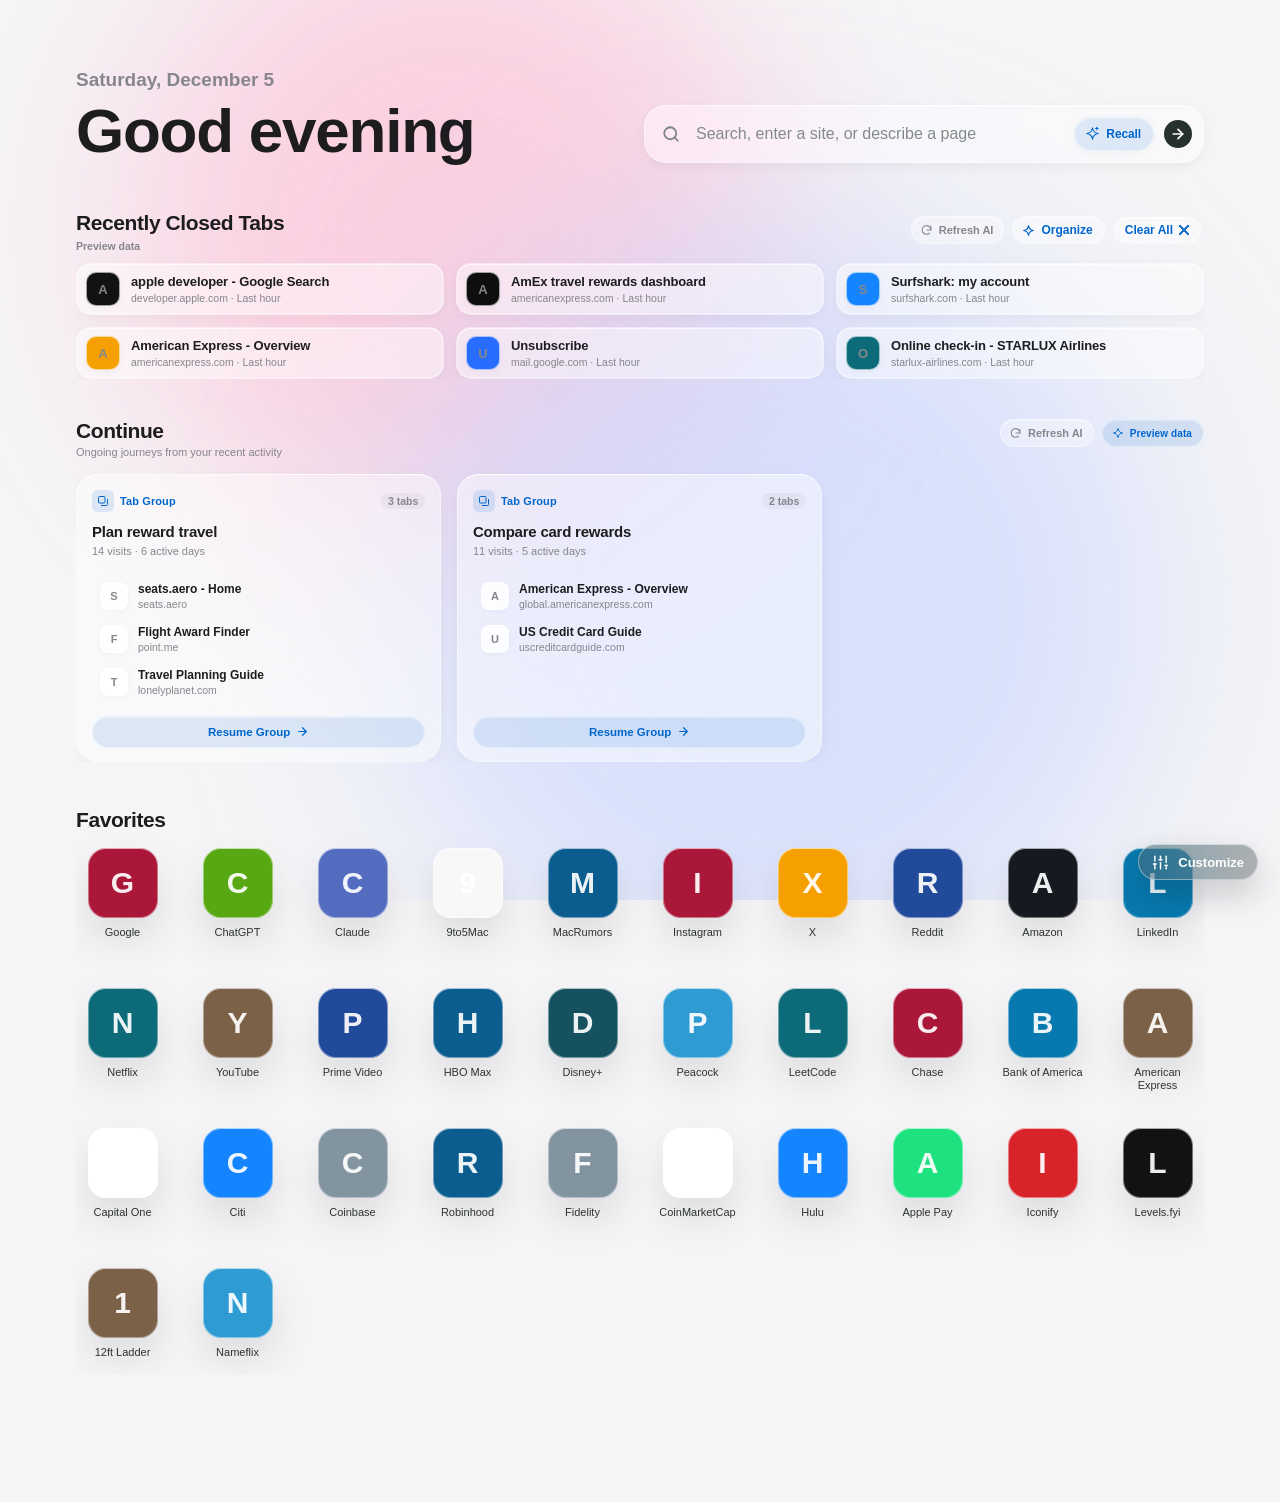
==== commit dbe130d4: "feat: optimize Gemini tab intelligence and rendering" ====
--- a/newtab.html
+++ b/newtab.html
@@ -72,13 +72,20 @@
             <p class="recent-mode-note" id="recent-mode-note" role="status" aria-live="polite" hidden></p>
           </div>
           <div class="recent-actions">
-            <button class="recent-organize-button" id="recent-organize" type="button" aria-pressed="false" title="Group and rank recently closed tabs with AI">
+            <button class="ai-refresh-button" id="recent-ai-refresh" type="button" aria-label="Refresh AI for recently closed tabs" title="Run a fresh AI review of recently closed tabs">
+              <svg viewBox="0 0 24 24" focusable="false" aria-hidden="true">
+                <path d="M20 11a8 8 0 1 0-2.34 5.66"></path>
+                <path d="M20 4v7h-7"></path>
+              </svg>
+              <span>Refresh AI</span>
+            </button>
+            <button class="recent-organize-button" id="recent-organize" type="button" aria-label="Organize recently closed tabs with AI" aria-pressed="false" title="Group and rank recently closed tabs with AI">
               <svg viewBox="0 0 24 24" focusable="false" aria-hidden="true">
                 <path d="M12 3c.7 5 4 8.3 9 9-5 .7-8.3 4-9 9-.7-5-4-8.3-9-9 5-.7 8.3-4 9-9Z"></path>
               </svg>
               <span>Organize</span>
             </button>
-            <button class="clear-button" id="clear-recent" type="button">Clear All</button>
+            <button class="clear-button" id="clear-recent" type="button" aria-label="Clear recently closed tabs" title="Clear recently closed tabs">Clear All</button>
           </div>
         </div>
         <div class="recent-grid" id="recent-list" aria-busy="false"></div>
@@ -90,12 +97,21 @@
             <h2 id="continue-heading">Continue</h2>
             <p id="continue-subtitle" role="status" aria-live="polite">Ongoing journeys from your recent activity</p>
           </div>
-          <span class="continue-private-badge">
-            <svg viewBox="0 0 24 24" focusable="false" aria-hidden="true">
-              <path d="M12 3c.7 5 4 8.3 9 9-5 .7-8.3 4-9 9-.7-5-4-8.3-9-9 5-.7 8.3-4 9-9Z"></path>
-            </svg>
-            <span id="continue-badge-label">Grouped on-device</span>
-          </span>
+          <div class="continue-heading-actions">
+            <button class="ai-refresh-button" id="continue-ai-refresh" type="button" aria-label="Refresh AI for Continue" title="Run a fresh AI review of recent activity">
+              <svg viewBox="0 0 24 24" focusable="false" aria-hidden="true">
+                <path d="M20 11a8 8 0 1 0-2.34 5.66"></path>
+                <path d="M20 4v7h-7"></path>
+              </svg>
+              <span>Refresh AI</span>
+            </button>
+            <span class="continue-private-badge" title="AI result source">
+              <svg viewBox="0 0 24 24" focusable="false" aria-hidden="true">
+                <path d="M12 3c.7 5 4 8.3 9 9-5 .7-8.3 4-9 9-.7-5-4-8.3-9-9 5-.7 8.3-4 9-9Z"></path>
+              </svg>
+              <span id="continue-badge-label">Grouped on-device</span>
+            </span>
+          </div>
         </div>
         <div class="journeys-grid" id="continue-list"></div>
       </section>
@@ -125,13 +141,13 @@
             </button>
             <button class="ai-provider-option" type="button" data-ai-provider="cloud" aria-pressed="false">
               <span>Gemini Flash</span>
-              <small>Faster · stronger</small>
+              <small>Full review · local updates</small>
             </button>
           </div>
           <div class="cloud-ai-setup" id="cloud-ai-setup" hidden>
             <div class="cloud-ai-disclosure">
               <strong>Before you enable cloud AI</strong>
-              <p>Eligible tab titles, domains, URL paths, timing, and visit counts for Recent and Continue will be sent directly from Chrome to Google Gemini. Safarian never receives them.</p>
+              <p>Eligible tab titles, domains, URL paths, timing, and visit counts for Recent and Continue will be sent directly from Chrome to Google Gemini. Safarian never receives them. Each feature makes one automatic full Flash review per Chrome session; later changes are evaluated on-device.</p>
             </div>
             <label class="cloud-ai-key-field">
               <span>Gemini API key</span>
--- a/src/styles.css
+++ b/src/styles.css
@@ -425,19 +425,22 @@
 }
 
 body.has-background .search-form,
-body.has-background .recent-pill,
-body.has-background .favorite-icon,
 body.has-background .customize-toggle,
 body.has-background .clear-button,
 body.has-background .recent-organize-button,
-body.has-background .journey-card,
+body.has-background .ai-refresh-button,
 body.has-background .continue-private-badge {
   background: var(--glass);
   backdrop-filter: blur(20px) saturate(150%);
   -webkit-backdrop-filter: blur(20px) saturate(150%);
-  will-change: transform;
-  transform: translateZ(0);
   box-shadow: 0 8px 32px rgba(0, 0, 0, 0.12), inset 0 0 0 1px var(--glass-border), inset 0 1px 0 rgba(255, 255, 255, 0.2);
+}
+
+body.has-background .recent-pill,
+body.has-background .favorite-icon,
+body.has-background .journey-card {
+  background: color-mix(in srgb, var(--page-bg) 66%, transparent);
+  box-shadow: 0 8px 28px rgba(0, 0, 0, 0.14), inset 0 0 0 1px var(--glass-border), inset 0 1px 0 rgba(255, 255, 255, 0.2);
 }
 
 body.has-background .customize-panel,
@@ -449,19 +452,22 @@
 }
 
 :root[data-theme="dark"] body.has-background .search-form,
-:root[data-theme="dark"] body.has-background .recent-pill,
-:root[data-theme="dark"] body.has-background .favorite-icon,
 :root[data-theme="dark"] body.has-background .customize-toggle,
 :root[data-theme="dark"] body.has-background .clear-button,
 :root[data-theme="dark"] body.has-background .recent-organize-button,
-:root[data-theme="dark"] body.has-background .journey-card,
+:root[data-theme="dark"] body.has-background .ai-refresh-button,
 :root[data-theme="dark"] body.has-background .continue-private-badge {
   background: var(--glass);
   backdrop-filter: blur(20px) saturate(150%);
   -webkit-backdrop-filter: blur(20px) saturate(150%);
-  will-change: transform;
-  transform: translateZ(0);
   box-shadow: 0 8px 32px rgba(0, 0, 0, 0.3), inset 0 0 0 1px var(--glass-border), inset 0 1px 0 rgba(255, 255, 255, 0.1);
+}
+
+:root[data-theme="dark"] body.has-background .recent-pill,
+:root[data-theme="dark"] body.has-background .favorite-icon,
+:root[data-theme="dark"] body.has-background .journey-card {
+  background: color-mix(in srgb, var(--page-bg) 72%, transparent);
+  box-shadow: 0 8px 28px rgba(0, 0, 0, 0.28), inset 0 0 0 1px var(--glass-border), inset 0 1px 0 rgba(255, 255, 255, 0.1);
 }
 
 :root[data-theme="dark"] body.has-background .customize-panel,
@@ -593,7 +599,7 @@
   backdrop-filter: blur(20px);
   -webkit-backdrop-filter: blur(20px);
   box-shadow: 0 2px 8px rgba(0, 0, 0, 0.04), inset 0 1px 0 rgba(255, 255, 255, 0.35);
-  transition: all 180ms cubic-bezier(0.2, 0.8, 0.2, 1);
+  transition: background 180ms ease, color 180ms ease, border-color 180ms ease, transform 180ms cubic-bezier(0.2, 0.8, 0.2, 1), box-shadow 180ms ease;
 }
 
 .recall-button:hover {
@@ -699,7 +705,7 @@
   background: rgba(47, 57, 54, 0.12);
   color: var(--ink);
   cursor: pointer;
-  transition: all 160ms ease;
+  transition: background 160ms ease, transform 160ms ease;
 }
 
 .recall-close:hover {
@@ -797,7 +803,7 @@
   cursor: pointer;
   text-align: left;
   border: 1px solid transparent;
-  transition: all 160ms cubic-bezier(0.2, 0.8, 0.2, 1);
+  transition: background 160ms ease, border-color 160ms ease, transform 160ms cubic-bezier(0.2, 0.8, 0.2, 1);
 }
 
 .recall-result:hover {
@@ -967,7 +973,7 @@
   border: 1px solid rgba(0, 0, 0, 0.05);
   cursor: pointer;
   color: var(--ink);
-  transition: all 180ms cubic-bezier(0.2, 0.8, 0.2, 1);
+  transition: background 180ms ease, border-color 180ms ease, transform 180ms cubic-bezier(0.2, 0.8, 0.2, 1), box-shadow 180ms ease;
   user-select: none;
   text-align: center;
 }
@@ -1095,6 +1101,8 @@
 
 .section {
   margin: 0 0 46px;
+  content-visibility: auto;
+  contain-intrinsic-block-size: auto 240px;
 }
 
 .section-recent {
@@ -1183,6 +1191,63 @@
   align-items: center;
   justify-content: flex-end;
   gap: 8px;
+}
+
+.ai-refresh-button {
+  display: inline-flex;
+  min-height: 28px;
+  align-items: center;
+  gap: 6px;
+  padding: 6px 10px 6px 8px;
+  border: 1px solid var(--glass-border);
+  border-radius: 999px;
+  background: color-mix(in srgb, var(--glass) 82%, transparent);
+  color: var(--muted);
+  cursor: pointer;
+  font: inherit;
+  font-size: 11px;
+  font-weight: 720;
+  line-height: 1;
+  white-space: nowrap;
+  box-shadow: inset 0 1px 0 rgba(255, 255, 255, 0.38);
+  backdrop-filter: blur(20px);
+  -webkit-backdrop-filter: blur(20px);
+  transition: background 180ms ease, color 180ms ease, transform 180ms ease, box-shadow 180ms ease;
+}
+
+.recent-actions .ai-refresh-button {
+  margin-bottom: 14px;
+}
+
+.ai-refresh-button svg {
+  width: 13px;
+  height: 13px;
+  fill: none;
+  stroke: currentColor;
+  stroke-linecap: round;
+  stroke-linejoin: round;
+  stroke-width: 2;
+}
+
+.ai-refresh-button:hover:not(:disabled) {
+  background: var(--glass-strong);
+  color: var(--accent);
+  transform: translateY(-1px);
+  box-shadow: 0 4px 12px var(--shadow-soft), inset 0 1px 0 rgba(255, 255, 255, 0.55);
+}
+
+.ai-refresh-button:focus-visible {
+  outline: 0;
+  box-shadow: 0 0 0 3px var(--focus-glow), inset 0 0 0 1px var(--focus-border);
+}
+
+.ai-refresh-button:disabled {
+  cursor: progress;
+  opacity: 0.62;
+}
+
+.ai-refresh-button[aria-busy="true"] svg {
+  animation: ai-refresh-spin 900ms linear infinite;
 }
 
 .recent-organize-button {
@@ -1203,7 +1268,7 @@
   box-shadow: inset 0 1px 0 rgba(255, 255, 255, 0.45);
   backdrop-filter: blur(20px);
   -webkit-backdrop-filter: blur(20px);
-  transition: all 180ms cubic-bezier(0.2, 0.8, 0.2, 1);
+  transition: background 180ms ease, color 180ms ease, border-color 180ms ease, transform 180ms cubic-bezier(0.2, 0.8, 0.2, 1), box-shadow 180ms ease;
 }
 
 .recent-organize-button:hover {
@@ -1227,6 +1292,13 @@
 .recent-organize-button[aria-busy="true"] {
   cursor: progress;
   opacity: 0.75;
+  pointer-events: none;
+}
+
+.clear-button:disabled,
+.recent-organize-button:disabled {
+  cursor: progress;
+  opacity: 0.62;
   pointer-events: none;
 }
 
@@ -1257,7 +1329,7 @@
   box-shadow: inset 0 1px 0 rgba(255, 255, 255, 0.45);
   backdrop-filter: blur(20px);
   -webkit-backdrop-filter: blur(20px);
-  transition: all 180ms cubic-bezier(0.2, 0.8, 0.2, 1);
+  transition: background 180ms ease, color 180ms ease, transform 180ms cubic-bezier(0.2, 0.8, 0.2, 1), box-shadow 180ms ease;
 }
 
 .clear-button::after {
@@ -1354,14 +1426,13 @@
     0 4px 14px rgba(0, 0, 0, 0.04),
     inset 0 0 0 1px var(--glass-border),
     inset 0 1px 0 rgba(255, 255, 255, 0.45);
-  backdrop-filter: blur(30px) saturate(180%);
-  -webkit-backdrop-filter: blur(30px) saturate(180%);
   color: var(--ink);
   cursor: pointer;
   overflow: hidden;
   text-align: left;
   border: 1px solid transparent;
-  transition: all 180ms cubic-bezier(0.2, 0.8, 0.2, 1);
+  contain: layout style;
+  transition: background 180ms ease, transform 180ms cubic-bezier(0.2, 0.8, 0.2, 1), box-shadow 180ms ease, border-color 180ms ease;
 }
 
 .recent-pill:hover {
@@ -1446,7 +1517,7 @@
   color: var(--muted);
   opacity: 0;
   transform: translateX(-4px);
-  transition: all 180ms ease;
+  transition: opacity 180ms ease, transform 180ms ease;
 }
 
 .recent-pill-arrow svg {
@@ -1598,8 +1669,6 @@
     var(--shadow-small),
     inset 0 0 0 1px var(--glass-border),
     inset 0 1px 0 rgba(255, 255, 255, 0.4);
-  backdrop-filter: blur(30px) saturate(150%);
-  -webkit-backdrop-filter: blur(30px) saturate(150%);
   color: rgba(255, 255, 255, 0.94);
   font-size: 31px;
   font-weight: 720;
@@ -1723,6 +1792,13 @@
   margin: 0;
   color: var(--muted);
   font-size: 11px;
+}
+
+.continue-heading-actions {
+  display: flex;
+  align-items: center;
+  justify-content: flex-end;
+  gap: 8px;
 }
 
 .continue-private-badge {
@@ -1753,6 +1829,16 @@
   stroke-width: 2;
 }
 
+.section-continue.is-ai-updating .continue-private-badge svg {
+  animation: recall-pulse 1.1s ease-in-out infinite;
+}
+
+.section-continue.is-ai-updating .journey-card {
+  box-shadow:
+    0 15px 36px rgba(0, 0, 0, 0.08),
+    inset 0 0 0 1px color-mix(in srgb, var(--accent) 12%, var(--glass-border));
+}
+
 .journeys-grid {
   display: grid;
   grid-template-columns: repeat(3, minmax(0, 1fr));
@@ -1809,11 +1895,10 @@
     0 6px 20px rgba(0, 0, 0, 0.04),
     inset 0 0 0 1px var(--glass-border),
     inset 0 1px 0 rgba(255, 255, 255, 0.65);
-  backdrop-filter: blur(35px) saturate(160%);
-  -webkit-backdrop-filter: blur(35px) saturate(160%);
   isolation: isolate;
   overflow: hidden;
-  transition: all 200ms cubic-bezier(0.2, 0.8, 0.2, 1);
+  contain: layout style;
+  transition: background 200ms ease, transform 200ms cubic-bezier(0.2, 0.8, 0.2, 1), box-shadow 200ms ease;
 }
 
 .journey-card:hover {
@@ -1919,7 +2004,7 @@
   color: var(--ink);
   text-decoration: none;
   cursor: pointer;
-  transition: all 150ms ease;
+  transition: background 150ms ease, color 150ms ease;
 }
 
 .journey-tab-item:hover {
@@ -2003,7 +2088,7 @@
   color: var(--muted);
   opacity: 0;
   transform: translateX(-4px);
-  transition: all 150ms ease;
+  transition: opacity 150ms ease, transform 150ms ease;
 }
 
 .journey-tab-arrow svg {
@@ -2046,7 +2131,7 @@
   font-size: 11.5px;
   font-weight: 700;
   box-shadow: inset 0 1px 0 rgba(255, 255, 255, 0.4);
-  transition: all 180ms cubic-bezier(0.2, 0.8, 0.2, 1);
+  transition: background 180ms ease, color 180ms ease, border-color 180ms ease, transform 180ms cubic-bezier(0.2, 0.8, 0.2, 1), box-shadow 180ms ease;
 }
 
 .journey-resume-btn svg {
@@ -2225,7 +2310,6 @@
   overflow: hidden;
   text-align: left;
   transition: transform 300ms cubic-bezier(0.2, 0.8, 0.2, 1), box-shadow 300ms cubic-bezier(0.2, 0.8, 0.2, 1);
-  will-change: transform;
   transform: translateY(0) translateZ(0);
 }
 
@@ -2576,7 +2660,7 @@
   color: #59635f;
   cursor: pointer;
   text-align: center;
-  transition: all 180ms cubic-bezier(0.2, 0.8, 0.2, 1);
+  transition: background 180ms ease, color 180ms ease, transform 180ms cubic-bezier(0.2, 0.8, 0.2, 1);
 }
 
 .ai-provider-option:hover {
@@ -2661,7 +2745,7 @@
   background: rgba(255, 255, 255, 0.74);
   color: var(--ink);
   font: inherit;
-  transition: all 160ms ease;
+  transition: background 160ms ease, border-color 160ms ease, box-shadow 160ms ease;
 }
 
 .cloud-ai-key-field input:focus {
@@ -2710,7 +2794,7 @@
   cursor: pointer;
   font-size: 12px;
   font-weight: 750;
-  transition: all 160ms cubic-bezier(0.2, 0.8, 0.2, 1);
+  transition: background 160ms ease, color 160ms ease, transform 160ms cubic-bezier(0.2, 0.8, 0.2, 1), box-shadow 160ms ease;
 }
 
 .cloud-ai-connect {
@@ -3211,6 +3295,18 @@
   box-shadow: inset 0 1px 0 rgba(255, 255, 255, 0.08);
 }
 
+:root[data-theme="dark"] .ai-refresh-button {
+  background: rgba(31, 38, 36, 0.48);
+  color: var(--muted);
+  border-color: rgba(255, 255, 255, 0.1);
+  box-shadow: inset 0 1px 0 rgba(255, 255, 255, 0.08);
+}
+
+:root[data-theme="dark"] .ai-refresh-button:hover:not(:disabled) {
+  background: rgba(48, 58, 55, 0.88);
+  color: var(--accent);
+}
+
 :root[data-theme="dark"] .recent-organize-button:hover {
   background: rgba(48, 58, 55, 0.88);
 }
@@ -3444,23 +3540,89 @@
     align-items: flex-start;
   }
 
+  .section-recent .section-heading-row {
+    position: relative;
+    padding-right: 96px;
+  }
+
+  .recent-heading-copy,
+  .continue-heading-row > div:first-child {
+    min-width: 0;
+  }
+
+  .recent-actions {
+    position: absolute;
+    top: 0;
+    right: 0;
+    flex-shrink: 0;
+    gap: 6px;
+  }
+
+  .recent-actions .ai-refresh-button span {
+    display: none;
+  }
+
+  .recent-actions .ai-refresh-button {
+    width: 28px;
+    padding: 0;
+    justify-content: center;
+  }
+
+  .recent-actions .recent-organize-button span {
+    display: none;
+  }
+
+  .recent-actions .recent-organize-button {
+    width: 28px;
+    padding: 0;
+    justify-content: center;
+  }
+
+  .recent-actions .clear-button {
+    display: grid;
+    width: 28px;
+    min-height: 28px;
+    padding: 0;
+    margin-right: 0;
+    font-size: 0;
+    place-items: center;
+  }
+
+  .recent-actions .clear-button::after {
+    margin-left: 0;
+  }
+
   .continue-heading-row {
+    position: relative;
     align-items: center;
+    padding-right: 62px;
+  }
+
+  .continue-heading-actions {
+    position: absolute;
+    top: 0;
+    right: 0;
+    gap: 6px;
+  }
+
+  .continue-heading-actions .ai-refresh-button span {
+    display: none;
+  }
+
+  .continue-heading-actions .ai-refresh-button {
+    width: 28px;
+    padding: 0;
+    justify-content: center;
   }
 
   .continue-private-badge {
-    max-width: 118px;
-    overflow: hidden;
-    text-overflow: ellipsis;
-  }
-
-  .section-continue.is-ai-working #continue-badge-label {
-    font-size: 0;
-  }
-
-  .section-continue.is-ai-working #continue-badge-label::after {
-    content: "On-device AI";
-    font-size: 10px;
+    width: 28px;
+    padding: 0;
+    justify-content: center;
+  }
+
+  #continue-badge-label {
+    display: none;
   }
 
   .journeys-grid {
@@ -3521,10 +3683,26 @@
 }
 
 @media (prefers-reduced-motion: reduce) {
+  *,
+  *::before,
+  *::after {
+    scroll-behavior: auto !important;
+    animation-duration: 0.01ms !important;
+    animation-iteration-count: 1 !important;
+    transition-duration: 0.01ms !important;
+  }
+
   .recent-mode-note[data-state="loading"]::before,
   .section-recent.is-ai-working .recent-grid::after,
   .section-continue.is-ai-working .continue-private-badge svg,
+  .ai-refresh-button[aria-busy="true"] svg,
   .journey-card-loading::after {
     animation: none;
   }
 }
+
+@keyframes ai-refresh-spin {
+  to {
+    transform: rotate(360deg);
+  }
+}
